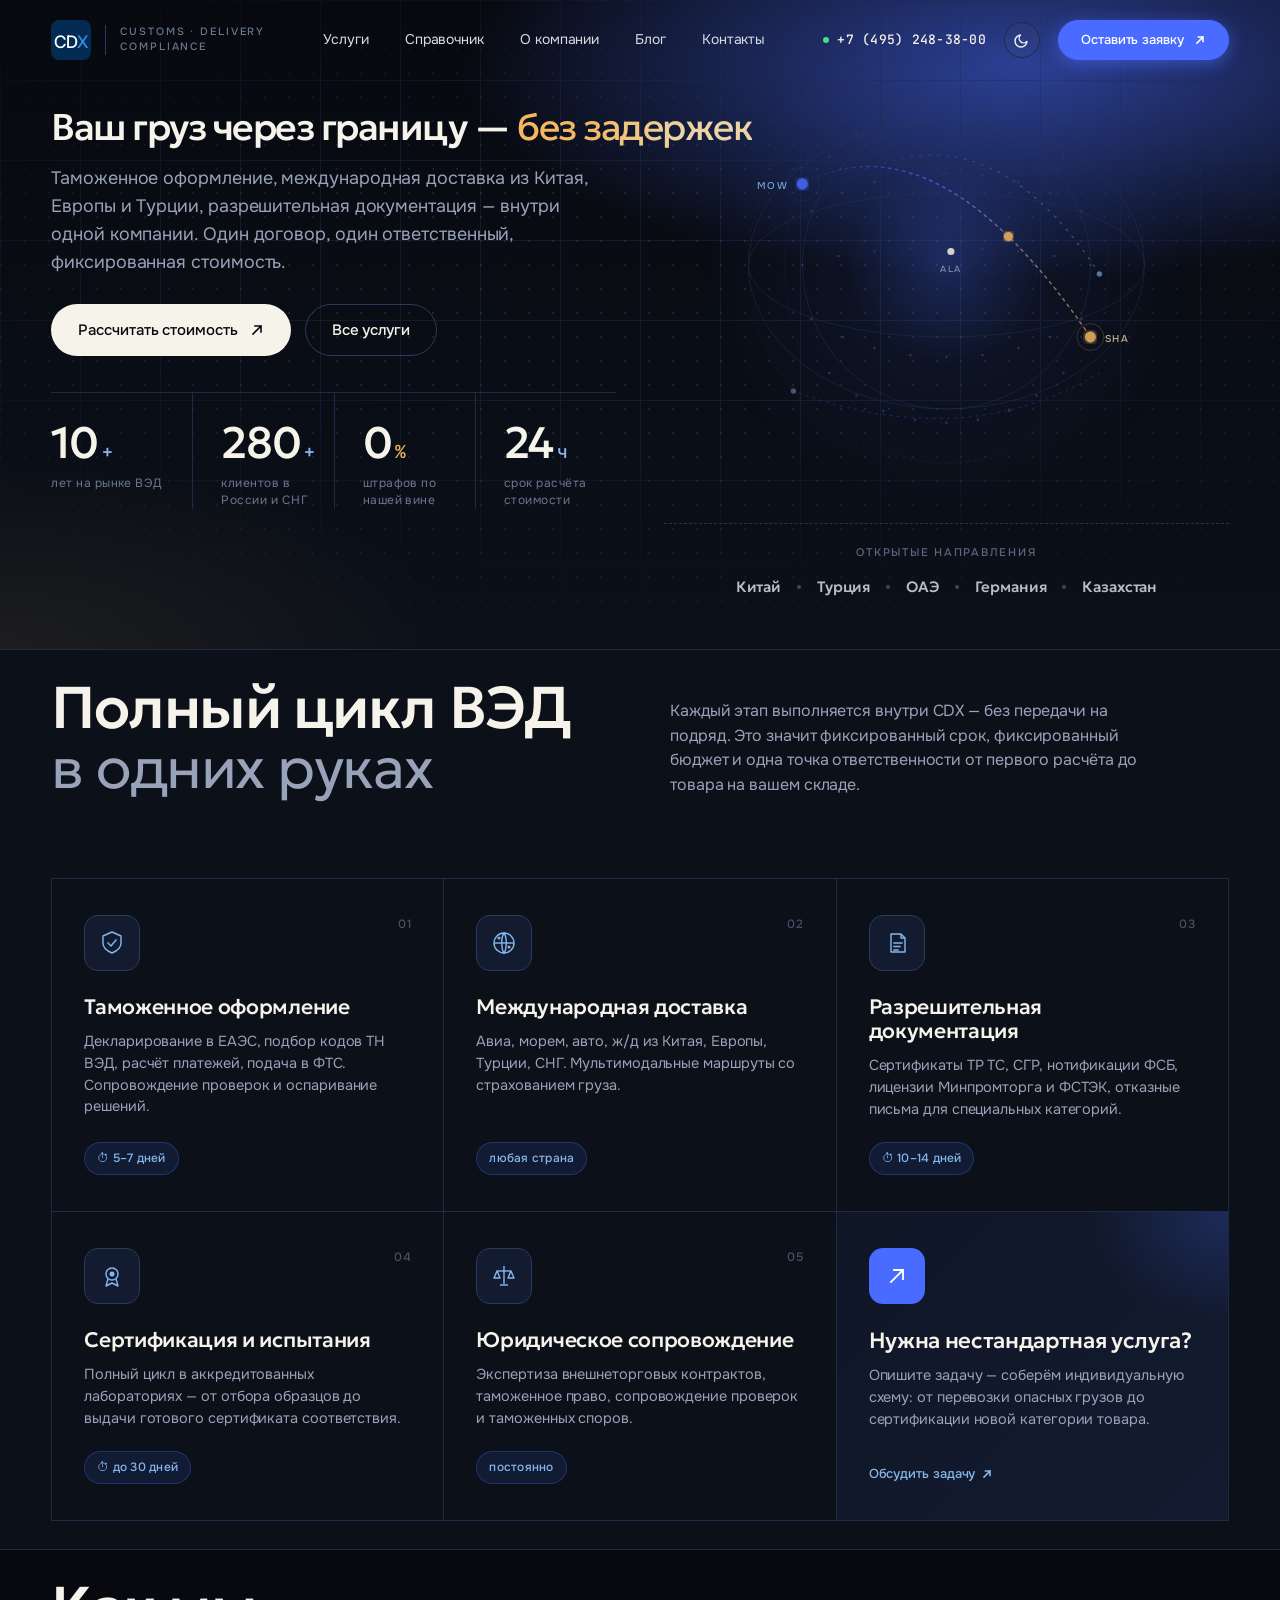
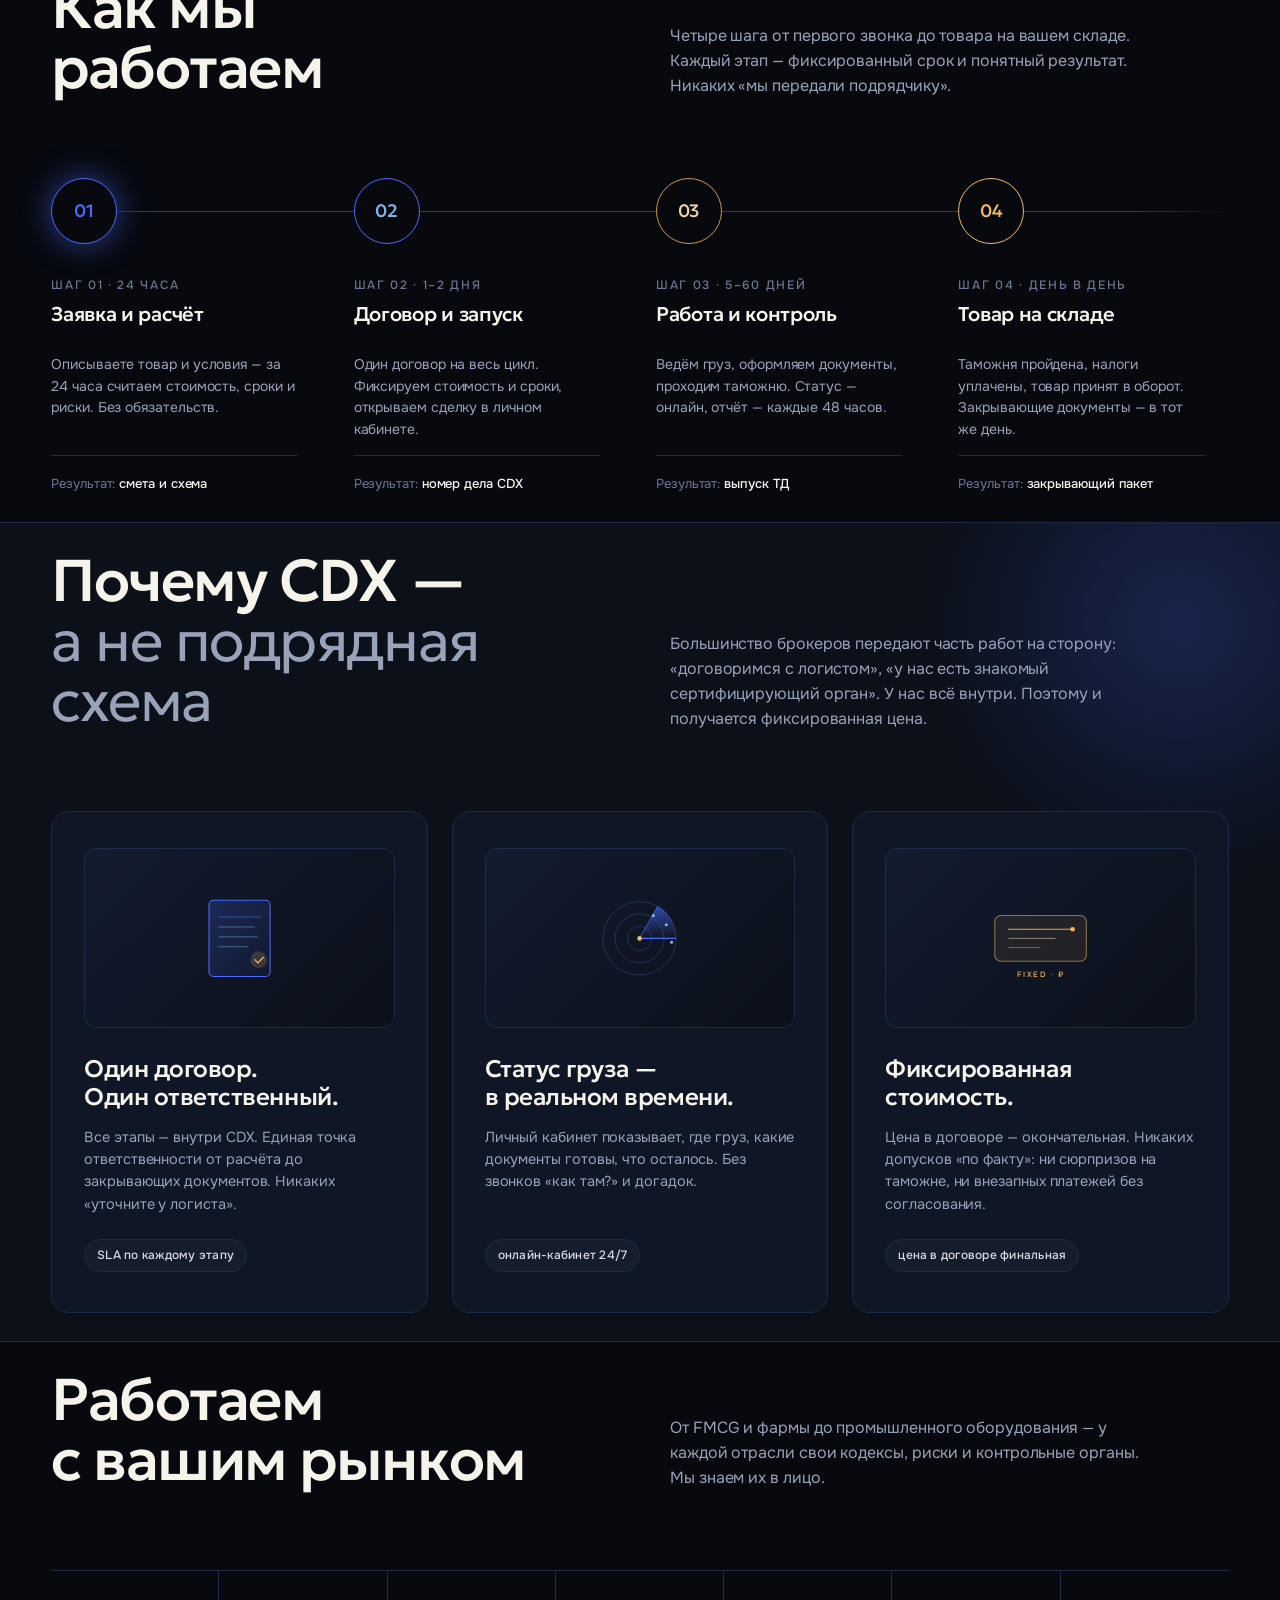
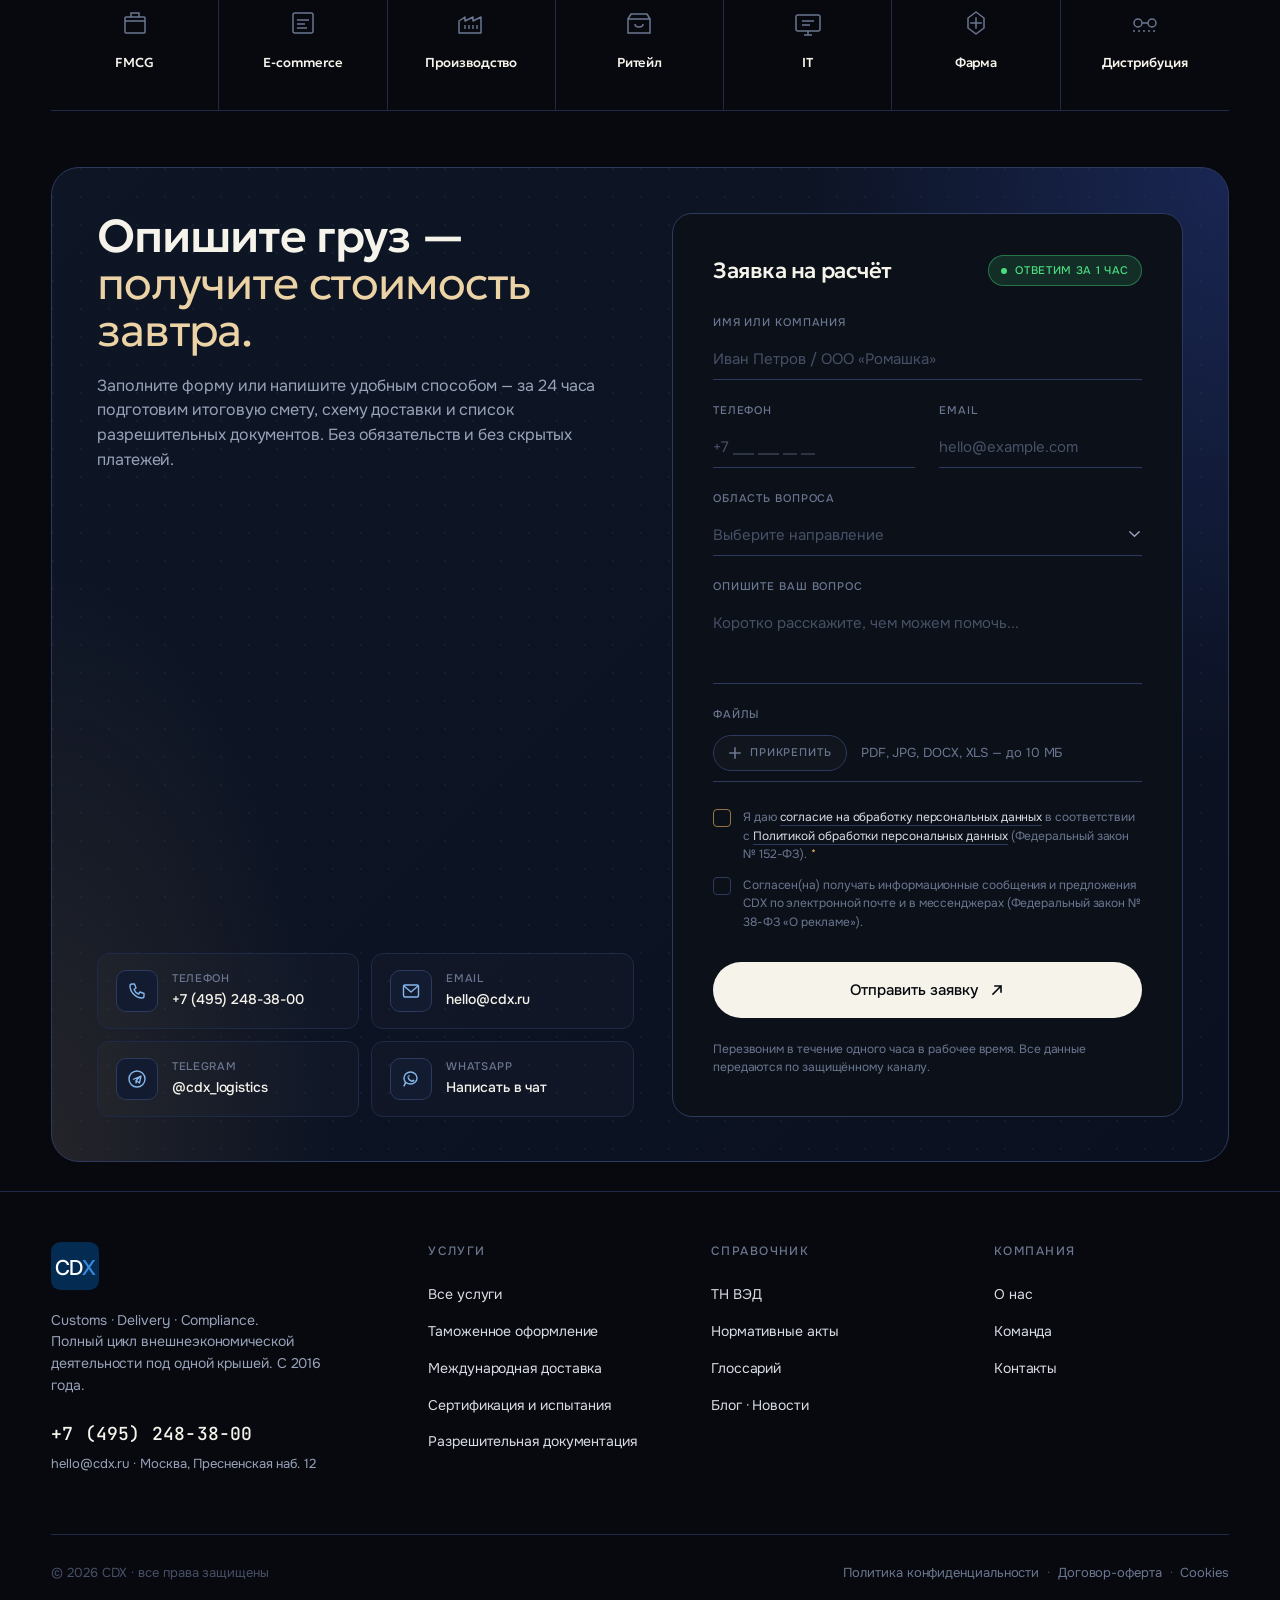
==== index.html @ c28a810c "fix: hero illustration margin-top to -170px Co-Authored-By: Claude Opus 4.7 <noreply@anthropic.com>" ====
<!doctype html>
<html lang="ru">
<head>
<meta charset="utf-8" />
<meta name="viewport" content="width=device-width,initial-scale=1" />
<title>CDX — Внешнеэкономическая деятельность под ключ</title>
<meta name="description" content="Таможенное оформление, международная логистика, разрешительная документация. Один договор. Один ответственный. Никаких допусков без согласия." />

<link rel="preconnect" href="https://fonts.googleapis.com" />
<link rel="preconnect" href="https://fonts.gstatic.com" crossorigin />
<link href="https://fonts.googleapis.com/css2?family=Geologica:wght@300;400;500;600;700;800&family=Onest:wght@300;400;500;600;700&family=Inter:wght@400;500;600&family=JetBrains+Mono:wght@400;500&display=swap&subset=cyrillic,cyrillic-ext,latin,latin-ext" rel="stylesheet" />

<style>
/* =========================================================
   CDX — Design System (Brand-aligned, dark + light)
   ========================================================= */
:root {
  /* DARK theme (default) */
  --ink-bg:        #07090F;
  --ink-bg-2:      #0B1019;
  --ink-elev:      #0F1626;
  --ink-surface:   #131B30;
  --ink-surface-2: #1B2542;
  --ink-line:      #1E2A47;
  --ink-line-2:    #2C3A5E;

  --fg-100: #F5F3EA;
  --fg-200: #D9DCE5;
  --fg-300: #98A2B8;
  --fg-400: #6B7790;
  --fg-500: #475066;

  --accent:        #4A6BFF;
  --accent-strong: #2E4FE6;
  --accent-soft:   #85B7EB;
  --accent-glow:   rgba(74, 107, 255, 0.55);

  --brand-navy:    #042C53;
  --brand-blue:    #185FA5;
  --brand-x:       #85B7EB;

  --warm:        #F4B860;
  --warm-soft:   #EBD3A6;
  --warm-deep:   #C99845;

  --live: #4ADE80;

  --il-line:   #2C3A5E;
  --il-ring:   #2C3A5E;
  --il-dot:    #2C3A5E;
  --il-origin: #F4B860;
  --il-dest:   #4A6BFF;
  --il-mid:    #F5F3EA;
  --il-arc-a:  #4A6BFF;
  --il-arc-b:  #F4B860;

  --cta-stop-a: #0E1626;
  --cta-stop-b: #0A1020;
  --cta-glow-a: rgba(74,107,255,0.22);
  --cta-glow-b: rgba(244,184,96,0.10);

  /* Type — Geologica display + Onest body */
  --display: "Geologica", "Inter", -apple-system, system-ui, sans-serif;
  --sans:    "Onest", "Inter", -apple-system, system-ui, sans-serif;
  --logo:    "Inter", -apple-system, system-ui, sans-serif;
  --mono:    "JetBrains Mono", ui-monospace, "SF Mono", Menlo, monospace;

  --rail-x: clamp(20px, 4vw, 64px);
  --section-y: clamp(18px, 2.2vw, 36px);
  --container: 1320px;

  --ease-out: cubic-bezier(.16,.84,.32,1);

  color-scheme: dark;
}

[data-theme="light"] {
  --ink-bg:        #F7F9FC;
  --ink-bg-2:      #FFFFFF;
  --ink-elev:      #FFFFFF;
  --ink-surface:   #F2F6FC;
  --ink-surface-2: #E8EFF8;
  --ink-line:      #E1E8F2;
  --ink-line-2:    #C5D0E0;

  --fg-100: #042C53;
  --fg-200: #15375E;
  --fg-300: #4A5C76;
  --fg-400: #6B7B92;
  --fg-500: #95A1B5;

  --accent:        #185FA5;
  --accent-strong: #042C53;
  --accent-soft:   #378ADD;
  --accent-glow:   rgba(55, 138, 221, 0.35);

  --brand-navy:    #042C53;
  --brand-blue:    #185FA5;
  --brand-x:       #378ADD;

  --warm:        #B07C2A;
  --warm-soft:   #8C6520;
  --warm-deep:   #6B4D17;

  --il-line:   #D3DCE9;
  --il-ring:   #C5D0E0;
  --il-dot:    #B5C2D6;
  --il-origin: #B07C2A;
  --il-dest:   #185FA5;
  --il-mid:    #042C53;
  --il-arc-a:  #185FA5;
  --il-arc-b:  #B07C2A;

  --cta-stop-a: #FFFFFF;
  --cta-stop-b: #EEF3FA;
  --cta-glow-a: rgba(24, 95, 165, 0.18);
  --cta-glow-b: rgba(176, 124, 42, 0.10);

  color-scheme: light;
}

* { box-sizing: border-box; }
*::selection { background: var(--accent); color: #fff; }

html, body { margin: 0; padding: 0; }
html { scroll-behavior: smooth; }

body {
  font-family: var(--sans);
  background: var(--ink-bg);
  color: var(--fg-100);
  font-weight: 400;
  font-size: 16px;
  line-height: 1.55;
  letter-spacing: -0.005em;
  -webkit-font-smoothing: antialiased;
  -moz-osx-font-smoothing: grayscale;
  text-rendering: optimizeLegibility;
  overflow-x: hidden;
  transition: background .35s var(--ease-out), color .35s var(--ease-out);
}

img, svg { display: block; max-width: 100%; }
a { color: inherit; text-decoration: none; }
button { font-family: inherit; cursor: pointer; }

.container {
  width: 100%;
  max-width: var(--container);
  margin: 0 auto;
  padding-left: var(--rail-x);
  padding-right: var(--rail-x);
}

/* =========================================================
   Typography
   ========================================================= */
.h-section {
  font-family: var(--display);
  font-weight: 500;
  font-size: clamp(34px, 4.6vw, 60px);
  line-height: 1.02;
  letter-spacing: -0.025em;
  color: var(--fg-100);
  margin: 0;
}
.h-section .soft {
  display: block;
  color: var(--fg-300);
  font-weight: 300;
}

/* =========================================================
   Buttons
   ========================================================= */
.btn {
  display: inline-flex;
  align-items: center;
  gap: 12px;
  height: 52px;
  padding: 0 26px;
  border-radius: 999px;
  font-family: var(--sans);
  font-weight: 500;
  font-size: 15px;
  letter-spacing: -0.005em;
  border: 1px solid transparent;
  transition: all .35s var(--ease-out);
  white-space: nowrap;
}
.btn .arrow { transition: transform .4s var(--ease-out); }
.btn:hover .arrow { transform: translateX(4px); }

.btn-primary {
  background: var(--fg-100);
  color: var(--ink-bg);
  position: relative;
  overflow: hidden;
}
.btn-primary::before {
  content: "";
  position: absolute;
  inset: 0;
  background: var(--accent);
  transform: translateY(100%);
  transition: transform .4s var(--ease-out);
}
.btn-primary span, .btn-primary svg { position: relative; z-index: 2; transition: color .4s var(--ease-out); }
.btn-primary:hover { color: #fff; }
.btn-primary:hover::before { transform: translateY(0); }

.btn-ghost {
  background: transparent;
  color: var(--fg-100);
  border-color: var(--ink-line-2);
}
.btn-ghost:hover { border-color: var(--fg-200); background: rgba(127, 127, 127, 0.05); }

/* CONTRAST nav CTA — shimmer + lift */
.btn-cta {
  position: relative;
  display: inline-flex;
  align-items: center;
  gap: 10px;
  height: 40px;
  padding: 0 22px;
  border-radius: 999px;
  background: var(--accent);
  color: #fff;
  font-family: var(--sans);
  font-weight: 500;
  font-size: 13px;
  border: 1px solid var(--accent);
  overflow: hidden;
  transition: all .35s var(--ease-out);
  box-shadow: 0 4px 16px var(--accent-glow);
  animation: cta-breathe 4s ease-in-out infinite;
}
.btn-cta::before {
  content: "";
  position: absolute;
  inset: 0;
  background: linear-gradient(100deg,
    transparent 30%,
    rgba(255,255,255,0.35) 50%,
    transparent 70%);
  transform: translateX(-150%);
  transition: transform .9s var(--ease-out);
}
.btn-cta:hover::before { transform: translateX(150%); }
.btn-cta:hover {
  background: var(--accent-strong);
  border-color: var(--accent-strong);
  box-shadow: 0 10px 28px var(--accent-glow);
  transform: translateY(-2px);
}
.btn-cta span, .btn-cta svg { position: relative; z-index: 2; }
.btn-cta .arrow { transition: transform .35s var(--ease-out); }
.btn-cta:hover .arrow { transform: translateX(4px); }
@keyframes cta-breathe {
  0%, 100% { box-shadow: 0 4px 16px var(--accent-glow); }
  50% { box-shadow: 0 6px 22px var(--accent-glow), 0 0 0 6px rgba(74,107,255,0.08); }
}

/* =========================================================
   Navigation
   ========================================================= */
.nav {
  position: fixed;
  top: 0; left: 0; right: 0;
  z-index: 100;
  padding: 20px 0;
  transition: all .35s var(--ease-out);
}
.nav.scrolled {
  background: color-mix(in oklab, var(--ink-bg) 78%, transparent);
  backdrop-filter: blur(14px) saturate(140%);
  -webkit-backdrop-filter: blur(14px) saturate(140%);
  border-bottom: 1px solid var(--ink-line);
  padding: 14px 0;
}

.nav-inner {
  display: flex;
  align-items: center;
  justify-content: space-between;
  gap: 32px;
}

.brand {
  display: inline-flex;
  align-items: center;
  gap: 14px;
}
.brand-mono { display: inline-flex; align-items: center; flex-shrink: 0; }
.brand-mono svg { width: 40px; height: 40px; display: block; }
.brand-suffix {
  font-family: var(--sans);
  font-size: 10.5px;
  letter-spacing: 0.18em;
  color: var(--fg-400);
  text-transform: uppercase;
  font-weight: 500;
  padding-left: 14px;
  border-left: 1px solid var(--ink-line-2);
  line-height: 1.4;
}

.nav-links {
  display: flex; gap: 36px;
  font-size: 14px;
  color: var(--fg-200);
  font-weight: 400;
}
.nav-links a { position: relative; padding: 4px 0; transition: color .3s; }
.nav-links a::after {
  content: "";
  position: absolute;
  left: 0; bottom: -2px;
  width: 0; height: 1px;
  background: var(--accent);
  transition: width .35s var(--ease-out);
}
.nav-links a:hover { color: var(--fg-100); }
.nav-links a:hover::after { width: 100%; }

.nav-right { display: flex; align-items: center; gap: 18px; }

.nav-phone {
  font-family: var(--mono);
  font-size: 13px;
  font-weight: 500;
  color: var(--fg-100);
  letter-spacing: 0.02em;
  display: flex; align-items: center; gap: 8px;
}
.nav-phone .pulse {
  width: 6px; height: 6px; border-radius: 50%;
  background: var(--live);
  box-shadow: 0 0 0 0 rgba(74,222,128,0.5);
  animation: pulse 2.4s infinite;
}
@keyframes pulse {
  0% { box-shadow: 0 0 0 0 rgba(74,222,128,0.5); }
  70% { box-shadow: 0 0 0 8px rgba(74,222,128,0); }
  100% { box-shadow: 0 0 0 0 rgba(74,222,128,0); }
}

.theme-toggle {
  width: 36px; height: 36px;
  border-radius: 999px;
  background: rgba(127, 127, 127, 0.06);
  border: 1px solid var(--ink-line);
  display: grid; place-items: center;
  color: var(--fg-100);
  transition: all .3s;
}
.theme-toggle:hover { border-color: var(--accent); color: var(--accent-soft); }
.theme-toggle .ico-sun { display: none; }
.theme-toggle .ico-moon { display: block; }
[data-theme="light"] .theme-toggle .ico-sun { display: block; }
[data-theme="light"] .theme-toggle .ico-moon { display: none; }

/* =========================================================
   HERO
   ========================================================= */
.hero {
  position: relative;
  padding: 110px 0 50px;
  overflow: hidden;
  background:
    radial-gradient(80% 60% at 80% 10%, var(--accent-glow) 0%, transparent 55%),
    radial-gradient(60% 50% at 0% 100%, rgba(244,184,96,0.08) 0%, transparent 60%),
    linear-gradient(180deg, var(--ink-bg) 0%, var(--ink-bg-2) 100%);
}
[data-theme="light"] .hero {
  background:
    radial-gradient(80% 60% at 80% 10%, rgba(55, 138, 221, 0.12) 0%, transparent 55%),
    radial-gradient(60% 50% at 0% 100%, rgba(176, 124, 42, 0.05) 0%, transparent 60%),
    linear-gradient(180deg, var(--ink-bg) 0%, #ECF1F8 100%);
}

.hero-grid-bg {
  position: absolute;
  inset: 0;
  background-image:
    linear-gradient(to right, var(--ink-line) 1px, transparent 1px),
    linear-gradient(to bottom, var(--ink-line) 1px, transparent 1px);
  background-size: 80px 80px;
  opacity: 0.5;
  mask-image: radial-gradient(ellipse 80% 60% at 50% 40%, black 40%, transparent 90%);
  pointer-events: none;
}

.hero-dots {
  position: absolute;
  inset: 0;
  background-image: radial-gradient(circle at 1px 1px, var(--ink-line-2) 1px, transparent 0);
  background-size: 24px 24px;
  opacity: 0.5;
  mask-image: radial-gradient(ellipse 90% 70% at 50% 50%, black 30%, transparent 80%);
  pointer-events: none;
}

.hero-container {
  position: relative;
  z-index: 2;
  display: flex;
  flex-direction: column;
  gap: clamp(14px, 1.6vw, 24px);
}

.hero-title {
  position: relative;
  z-index: 3;
  font-family: var(--display);
  font-weight: 500;
  font-size: clamp(18px, 2.9vw, 46px);
  line-height: 0.94;
  letter-spacing: -0.04em;
  margin: 0;
  color: var(--fg-100);
  max-width: 100%;
}

.hero-inner {
  display: grid;
  grid-template-columns: 1fr 1fr;
  gap: 48px;
  align-items: start;
}
.hero-title .accent-word {
  font-weight: 400;
  background: linear-gradient(95deg, var(--warm) 30%, var(--warm-soft) 70%);
  -webkit-background-clip: text;
  background-clip: text;
  color: transparent;
}

.hero-lede {
  font-size: clamp(16px, 1.4vw, 19px);
  line-height: 1.55;
  color: var(--fg-300);
  max-width: 50ch;
  margin: 0 0 28px;
  font-weight: 400;
}

.hero-cta {
  display: flex; gap: 14px; flex-wrap: wrap;
  margin-bottom: 36px;
}

.hero-metrics {
  display: grid;
  grid-template-columns: repeat(4, 1fr);
  gap: 0;
  border-top: 1px solid var(--ink-line);
}
.metric { padding: 28px 0 0; position: relative; }
.metric + .metric { padding-left: 28px; border-left: 1px solid var(--ink-line); }
.metric-value {
  font-family: var(--display);
  font-weight: 500;
  font-size: clamp(32px, 3.6vw, 44px);
  line-height: 1;
  letter-spacing: -0.03em;
  color: var(--fg-100);
  display: flex; align-items: baseline; gap: 4px;
}
.metric-value .suffix {
  font-family: var(--mono);
  font-size: 18px;
  color: var(--accent-soft);
  font-weight: 500;
}
.metric-value .suffix.warm { color: var(--warm); }
.metric-label {
  margin-top: 10px;
  font-size: 12px;
  letter-spacing: 0.04em;
  color: var(--fg-400);
  line-height: 1.4;
}

.hero-illust {
  position: relative;
  display: flex;
  flex-direction: column;
  gap: 16px;
  min-height: 460px;
  margin-top: -170px;
  z-index: 0;
  opacity: 0.85;
}
.hero-illust > svg {
  width: 100%;
  max-height: 540px;
  display: block;
  margin-bottom: -28px;
  pointer-events: none;
}
.hero-illust .il-line   { stroke: var(--il-line); }
.hero-illust .il-ring   { stroke: var(--il-ring); fill: none; }
.hero-illust .il-dot    { fill: var(--il-dot); }
.hero-illust .il-origin { fill: var(--il-origin); }
.hero-illust .il-dest   { fill: var(--il-dest); }
.hero-illust .il-mid    { fill: var(--il-mid); }
.hero-illust .il-text-origin { fill: var(--warm-soft); }
.hero-illust .il-text-dest   { fill: var(--accent-soft); }
.hero-illust .il-text-mid    { fill: var(--fg-300); }

/* Routes strip directly under illustration */
.hero-routes {
  padding-top: 20px;
  border-top: 1px dashed var(--ink-line-2);
  text-align: center;
}
.routes-label {
  font-family: var(--sans);
  font-size: 11px;
  letter-spacing: 0.16em;
  text-transform: uppercase;
  color: var(--fg-400);
  margin-bottom: 14px;
  font-weight: 500;
}
.routes-list {
  display: flex;
  align-items: center;
  justify-content: center;
  gap: 16px;
  font-family: var(--display);
  font-weight: 500;
  font-size: 15px;
  color: var(--fg-200);
  flex-wrap: wrap;
  letter-spacing: -0.01em;
}
.routes-list .sep {
  width: 4px; height: 4px; border-radius: 50%;
  background: var(--fg-500);
  display: inline-block;
}

/* =========================================================
   SECTIONS
   ========================================================= */
.section { padding: var(--section-y) 0; position: relative; }

.section-head {
  display: grid;
  grid-template-columns: 1fr 1fr;
  gap: 60px;
  margin-bottom: 80px;
  align-items: end;
}
.section-head .right { color: var(--fg-300); max-width: 44ch; }

/* =========================================================
   SERVICES (5 + 1 CTA cell)
   ========================================================= */
.services {
  background: var(--ink-bg-2);
  border-top: 1px solid var(--ink-line);
  border-bottom: 1px solid var(--ink-line);
}
.services-grid {
  display: grid;
  grid-template-columns: repeat(3, 1fr);
  gap: 0;
  border-left: 1px solid var(--ink-line);
  border-top: 1px solid var(--ink-line);
}
.service-card {
  position: relative;
  padding: 36px 32px 36px;
  border-right: 1px solid var(--ink-line);
  border-bottom: 1px solid var(--ink-line);
  min-height: 290px;
  display: flex;
  flex-direction: column;
  justify-content: space-between;
  background: var(--ink-bg-2);
  transition: background .4s var(--ease-out);
  overflow: hidden;
}
.service-card::before {
  content: "";
  position: absolute;
  inset: 0;
  background: radial-gradient(80% 60% at 0% 0%, var(--accent-glow) 0%, transparent 60%);
  opacity: 0;
  transition: opacity .5s var(--ease-out);
  pointer-events: none;
}
.service-card:hover { background: var(--ink-elev); }
[data-theme="light"] .service-card:hover { background: var(--ink-surface); }
.service-card:hover::before { opacity: 1; }

.service-top {
  display: flex; justify-content: space-between; align-items: flex-start;
  margin-bottom: 24px;
  position: relative; z-index: 2;
}
.service-icon {
  width: 56px; height: 56px;
  border-radius: 14px;
  background: var(--ink-surface);
  border: 1px solid var(--ink-line-2);
  display: grid; place-items: center;
  color: var(--accent-soft);
  transition: all .4s var(--ease-out);
}
.service-card:hover .service-icon {
  background: var(--accent);
  border-color: var(--accent);
  color: #fff;
  transform: rotate(-6deg);
}
.service-num {
  font-family: var(--sans);
  font-weight: 500;
  font-size: 12px;
  color: var(--fg-500);
  letter-spacing: 0.06em;
}
.service-title {
  font-family: var(--display);
  font-weight: 500;
  font-size: 21px;
  line-height: 1.15;
  letter-spacing: -0.015em;
  margin: 0 0 12px;
  color: var(--fg-100);
  position: relative; z-index: 2;
}
.service-desc {
  font-size: 14.5px;
  line-height: 1.5;
  color: var(--fg-300);
  margin: 0;
  position: relative; z-index: 2;
}
.service-tag {
  display: inline-flex;
  align-items: center;
  gap: 6px;
  margin-top: 22px;
  padding: 6px 12px;
  background: color-mix(in oklab, var(--accent) 12%, transparent);
  border: 1px solid color-mix(in oklab, var(--accent) 30%, transparent);
  border-radius: 999px;
  font-family: var(--sans);
  font-weight: 500;
  font-size: 12px;
  color: var(--accent-soft);
  letter-spacing: 0.02em;
  width: max-content;
  position: relative; z-index: 2;
}

/* CTA cell at end of services grid */
.service-cta-cell {
  position: relative;
  padding: 36px 32px 36px;
  border-right: 1px solid var(--ink-line);
  border-bottom: 1px solid var(--ink-line);
  min-height: 290px;
  display: flex;
  flex-direction: column;
  justify-content: space-between;
  background: linear-gradient(135deg, var(--ink-elev) 0%, var(--ink-surface) 100%);
  cursor: pointer;
  overflow: hidden;
  transition: all .4s var(--ease-out);
}
.service-cta-cell::after {
  content: "";
  position: absolute;
  inset: 0;
  background: radial-gradient(60% 60% at 100% 0%, var(--accent-glow) 0%, transparent 60%);
  opacity: 0.4;
  transition: opacity .5s var(--ease-out);
  pointer-events: none;
}
.service-cta-cell:hover::after { opacity: 1; }
.service-cta-cell:hover { transform: translateY(-2px); }

.service-cta-cell .cell-arrow {
  width: 56px; height: 56px;
  border-radius: 14px;
  background: var(--accent);
  display: grid; place-items: center;
  color: #fff;
  transition: transform .4s var(--ease-out);
  position: relative; z-index: 2;
}
.service-cta-cell:hover .cell-arrow { transform: rotate(-12deg); }
.service-cta-cell h3 {
  font-family: var(--display);
  font-weight: 500;
  font-size: 22px;
  line-height: 1.15;
  letter-spacing: -0.015em;
  margin: 24px 0 12px;
  color: var(--fg-100);
  position: relative; z-index: 2;
}
.service-cta-cell p {
  font-size: 14.5px;
  line-height: 1.5;
  color: var(--fg-300);
  margin: 0;
  position: relative; z-index: 2;
}
.service-cta-cell .cell-link {
  margin-top: 22px;
  font-family: var(--sans);
  font-weight: 500;
  font-size: 13px;
  color: var(--accent-soft);
  display: inline-flex;
  align-items: center;
  gap: 6px;
  position: relative; z-index: 2;
}

/* =========================================================
   PROCESS
   ========================================================= */
.process { background: var(--ink-bg); }

.process-line { position: relative; margin-top: 36px; }
.process-line::before {
  content: "";
  position: absolute;
  top: 33px;
  left: 0; right: 0;
  height: 1px;
  background: linear-gradient(to right,
    transparent 0%,
    var(--ink-line-2) 8%,
    var(--ink-line-2) 92%,
    transparent 100%);
}
.process-line::after {
  content: "";
  position: absolute;
  top: 33px;
  left: 8%;
  height: 1px;
  width: 0;
  background: linear-gradient(to right, var(--accent), var(--warm));
  animation: progress-fill 3.5s var(--ease-out) infinite;
}
@keyframes progress-fill {
  0% { width: 0; opacity: 1; }
  60% { width: 84%; opacity: 1; }
  80% { opacity: 0; }
  100% { width: 84%; opacity: 0; }
}

.process-steps {
  display: grid;
  grid-template-columns: repeat(4, 1fr);
  gap: 32px;
  align-items: stretch;
}
.step {
  padding-right: 24px;
  display: flex;
  flex-direction: column;
  height: 100%;
}
.step-num {
  width: 66px; height: 66px;
  border-radius: 50%;
  background: var(--ink-bg);
  border: 1px solid var(--ink-line-2);
  display: grid; place-items: center;
  font-family: var(--display);
  font-weight: 500;
  font-size: 18px;
  color: var(--fg-100);
  margin-bottom: 32px;
  position: relative;
  z-index: 2;
}
.step:nth-child(1) .step-num { color: var(--accent); border-color: var(--accent); box-shadow: 0 0 30px var(--accent-glow); }
.step:nth-child(2) .step-num { color: var(--accent-soft); border-color: var(--accent); }
.step:nth-child(3) .step-num { color: var(--warm-soft); border-color: var(--warm-deep); }
.step:nth-child(4) .step-num { color: var(--warm); border-color: var(--warm); }

.step-stage {
  font-family: var(--sans);
  font-weight: 500;
  font-size: 12px;
  color: var(--fg-400);
  text-transform: uppercase;
  letter-spacing: 0.14em;
  margin-bottom: 8px;
}
.step-title {
  font-family: var(--display);
  font-weight: 500;
  font-size: 20px;
  line-height: 1.15;
  letter-spacing: -0.015em;
  margin: 0 0 14px;
  color: var(--fg-100);
}
.step-desc {
  font-size: 14px;
  line-height: 1.55;
  color: var(--fg-300);
}
.step-meta {
  margin-top: auto;
  padding-top: 18px;
  font-family: var(--sans);
  font-size: 13px;
  color: var(--fg-400);
  border-top: 1px solid var(--ink-line);
}
.step-meta strong { color: var(--fg-100); font-weight: 500; }

/* =========================================================
   WHY
   ========================================================= */
.why {
  background: var(--ink-bg-2);
  border-top: 1px solid var(--ink-line);
  border-bottom: 1px solid var(--ink-line);
  position: relative;
  overflow: hidden;
}
.why::before {
  content: "";
  position: absolute;
  top: -200px; right: -200px;
  width: 600px; height: 600px;
  background: radial-gradient(circle, var(--accent-glow) 0%, transparent 60%);
  opacity: 0.4;
  pointer-events: none;
}

.why-grid {
  display: grid;
  grid-template-columns: repeat(3, 1fr);
  gap: 24px;
}
.why-card {
  position: relative;
  padding: 36px 32px 40px;
  background: var(--ink-elev);
  border: 1px solid var(--ink-line);
  border-radius: 18px;
  overflow: hidden;
  transition: all .4s var(--ease-out);
  display: flex;
  flex-direction: column;
  height: 100%;
}
.why-card::after {
  content: "";
  position: absolute;
  inset: 0;
  border-radius: 18px;
  padding: 1px;
  background: linear-gradient(135deg, var(--accent) 0%, transparent 50%);
  -webkit-mask: linear-gradient(#fff 0 0) content-box, linear-gradient(#fff 0 0);
  -webkit-mask-composite: xor;
  mask-composite: exclude;
  opacity: 0;
  transition: opacity .4s var(--ease-out);
  pointer-events: none;
}
.why-card:hover { transform: translateY(-4px); }
.why-card:hover::after { opacity: 1; }
[data-theme="light"] .why-card { box-shadow: 0 1px 0 var(--ink-line); }
[data-theme="light"] .why-card:hover { box-shadow: 0 24px 48px -20px rgba(4, 44, 83, 0.18); }

.why-glyph {
  width: 100%;
  height: 180px;
  margin-bottom: 28px;
  position: relative;
  border-radius: 12px;
  background: linear-gradient(135deg, var(--ink-surface) 0%, var(--ink-bg-2) 100%);
  border: 1px solid var(--ink-line);
  overflow: hidden;
  display: grid; place-items: center;
}
.why-glyph svg { width: 60%; height: 60%; }

.why-card h3 {
  font-family: var(--display);
  font-weight: 500;
  font-size: 24px;
  line-height: 1.15;
  letter-spacing: -0.02em;
  margin: 0 0 14px;
  color: var(--fg-100);
}
.why-card p {
  font-size: 14.5px;
  line-height: 1.55;
  color: var(--fg-300);
  margin: 0;
}
.why-card p { padding-bottom: 24px; }
.why-card .why-tag {
  align-self: flex-start;
  margin-top: auto;
  padding: 6px 12px;
  font-family: var(--sans);
  font-weight: 500;
  font-size: 12px;
  background: rgba(127,127,127,0.06);
  border: 1px solid var(--ink-line);
  border-radius: 999px;
  color: var(--fg-200);
  letter-spacing: 0.02em;
}

/* =========================================================
   INDUSTRIES
   ========================================================= */
.industries { background: var(--ink-bg); }

.ind-bar {
  display: grid;
  grid-template-columns: repeat(7, 1fr);
  border-top: 1px solid var(--ink-line);
  border-bottom: 1px solid var(--ink-line);
  margin-top: 36px;
}
.ind {
  padding: 36px 18px;
  display: flex; flex-direction: column;
  align-items: center; text-align: center;
  gap: 14px;
  border-right: 1px solid var(--ink-line);
  color: var(--fg-300);
  transition: all .35s var(--ease-out);
  cursor: default;
}
.ind:last-child { border-right: none; }
.ind:hover { background: var(--ink-bg-2); color: var(--fg-100); }
.ind:hover svg { color: var(--warm); }
.ind svg {
  width: 32px; height: 32px;
  color: var(--fg-400);
  transition: color .35s;
}
.ind-name {
  font-family: var(--display);
  font-weight: 500;
  font-size: 13px;
  letter-spacing: -0.005em;
  color: var(--fg-100);
}
.ind-num {
  font-family: var(--sans);
  font-weight: 500;
  font-size: 11px;
  color: var(--fg-500);
  letter-spacing: 0.08em;
}

/* =========================================================
   CTA — contact form + 4 contact tiles
   ========================================================= */
.cta {
  background: var(--ink-bg);
  position: relative;
  overflow: hidden;
}
.cta-inner {
  background:
    radial-gradient(60% 100% at 100% 0%, var(--cta-glow-a) 0%, transparent 60%),
    radial-gradient(40% 100% at 0% 100%, var(--cta-glow-b) 0%, transparent 60%),
    linear-gradient(135deg, var(--cta-stop-a) 0%, var(--cta-stop-b) 100%);
  border: 1px solid var(--ink-line-2);
  border-radius: 28px;
  padding: clamp(28px, 3.5vw, 48px);
  display: grid;
  grid-template-columns: 1.05fr 1fr;
  gap: clamp(24px, 3vw, 40px);
  align-items: stretch;
  position: relative;
  overflow: hidden;
}
.cta-inner::before {
  content: "";
  position: absolute;
  inset: 0;
  background-image: radial-gradient(circle at 1px 1px, var(--ink-line-2) 1px, transparent 0);
  background-size: 28px 28px;
  opacity: 0.25;
  pointer-events: none;
}

.cta-text { position: relative; z-index: 2; display: flex; flex-direction: column; }
.cta-headline {
  font-family: var(--display);
  font-weight: 500;
  font-size: clamp(34px, 3.6vw, 50px);
  line-height: 1.02;
  letter-spacing: -0.025em;
  margin: 0 0 20px;
  color: var(--fg-100);
}
.cta-headline .soft {
  display: block;
  font-weight: 300;
  color: var(--warm-soft);
}
.cta-sub {
  font-size: 16px;
  line-height: 1.55;
  color: var(--fg-300);
  max-width: 46ch;
  margin: 0 0 36px;
}

.cta-contacts {
  display: grid;
  grid-template-columns: 1fr 1fr;
  gap: 12px;
  margin-top: auto;
}
.contact-tile {
  display: flex;
  align-items: center;
  gap: 14px;
  padding: 16px 18px;
  background: rgba(127,127,127,0.04);
  border: 1px solid var(--ink-line);
  border-radius: 12px;
  transition: all .3s var(--ease-out);
}
.contact-tile:hover {
  border-color: var(--accent);
  background: color-mix(in oklab, var(--accent) 8%, transparent);
  transform: translateY(-1px);
}
.contact-ico {
  width: 42px; height: 42px;
  border-radius: 10px;
  background: var(--ink-surface);
  border: 1px solid var(--ink-line-2);
  display: grid; place-items: center;
  color: var(--accent-soft);
  flex-shrink: 0;
  transition: all .3s;
}
.contact-tile:hover .contact-ico {
  background: var(--accent);
  border-color: var(--accent);
  color: #fff;
}
.contact-tile-text { display: flex; flex-direction: column; gap: 2px; min-width: 0; }
.contact-label {
  font-size: 11px;
  letter-spacing: 0.06em;
  text-transform: uppercase;
  color: var(--fg-400);
  font-weight: 500;
}
.contact-value {
  font-family: var(--sans);
  font-size: 14px;
  color: var(--fg-100);
  font-weight: 500;
  white-space: nowrap;
  overflow: hidden;
  text-overflow: ellipsis;
}

/* Lead form */
.lead-form {
  position: relative; z-index: 2;
  background: var(--ink-bg-2);
  border: 1px solid var(--ink-line-2);
  border-radius: 20px;
  padding: clamp(28px, 3.5vw, 40px);
  display: flex; flex-direction: column;
  gap: 22px;
}
[data-theme="light"] .lead-form { background: #FFFFFF; box-shadow: 0 24px 48px -20px rgba(4, 44, 83, 0.10); }

.form-head {
  display: flex;
  align-items: center;
  justify-content: space-between;
  margin-bottom: 4px;
}
.form-title {
  font-family: var(--display);
  font-weight: 500;
  font-size: 22px;
  letter-spacing: -0.02em;
  margin: 0;
  color: var(--fg-100);
}
.form-badge {
  display: inline-flex;
  align-items: center;
  gap: 8px;
  padding: 6px 12px;
  font-family: var(--sans);
  font-weight: 500;
  font-size: 11px;
  color: var(--live);
  background: color-mix(in oklab, var(--live) 14%, transparent);
  border: 1px solid color-mix(in oklab, var(--live) 40%, transparent);
  border-radius: 999px;
  text-transform: uppercase;
  letter-spacing: 0.06em;
}
.form-badge::before {
  content: "";
  width: 6px; height: 6px; border-radius: 50%;
  background: var(--live);
  box-shadow: 0 0 0 0 rgba(74,222,128,0.5);
  animation: pulse 2.4s infinite;
}

.form-row { display: flex; flex-direction: column; gap: 8px; }
.form-row label {
  font-family: var(--sans);
  font-size: 11px;
  text-transform: uppercase;
  letter-spacing: 0.08em;
  font-weight: 500;
  color: var(--fg-400);
}
.form-input,
.form-text {
  font-family: var(--sans);
  font-size: 15px;
  background: transparent;
  border: none;
  border-bottom: 1px solid var(--ink-line-2);
  color: var(--fg-100);
  padding: 10px 0;
  transition: border-color .3s;
  outline: none;
  resize: none;
  width: 100%;
}
.form-input:focus,
.form-text:focus { border-bottom-color: var(--accent); }
.form-input::placeholder,
.form-text::placeholder { color: var(--fg-500); }

.form-select {
  appearance: none;
  -webkit-appearance: none;
  cursor: pointer;
  background-image: url("data:image/svg+xml,%3Csvg xmlns='http://www.w3.org/2000/svg' width='12' height='8' viewBox='0 0 12 8'%3E%3Cpath d='M1 1l5 5 5-5' stroke='%2398A2B8' stroke-width='1.6' fill='none' stroke-linecap='square'/%3E%3C/svg%3E");
  background-repeat: no-repeat;
  background-position: right 2px center;
  background-size: 11px;
  padding-right: 24px;
}
.form-select option { background: var(--ink-elev); color: var(--fg-100); }
.form-select.empty { color: var(--fg-500); }

.form-file {
  display: flex;
  align-items: center;
  gap: 14px;
  flex-wrap: wrap;
  padding: 4px 0 10px;
  border-bottom: 1px solid var(--ink-line-2);
  transition: border-color .3s;
}
.form-file:focus-within { border-bottom-color: var(--accent); }
.form-file input[type="file"] {
  position: absolute;
  left: -9999px; opacity: 0; pointer-events: none;
}
.form-file-btn {
  display: inline-flex;
  align-items: center;
  gap: 8px;
  height: 36px;
  padding: 0 14px;
  border-radius: 999px;
  background: rgba(127,127,127,0.05);
  border: 1px solid var(--ink-line-2);
  color: var(--fg-100);
  font-family: var(--sans);
  font-weight: 500;
  font-size: 13px;
  cursor: pointer;
  transition: all .3s;
}
.form-file-btn:hover {
  border-color: var(--accent);
  background: color-mix(in oklab, var(--accent) 8%, transparent);
  color: var(--accent-soft);
}
.form-file-hint {
  font-size: 13px;
  color: var(--fg-400);
  font-family: var(--sans);
  flex: 1; min-width: 0;
  white-space: nowrap;
  overflow: hidden;
  text-overflow: ellipsis;
}

.form-grid {
  display: grid;
  grid-template-columns: 1fr 1fr;
  gap: 24px;
}
.form-grid .form-row { gap: 8px; }

.form-submit {
  margin-top: 8px;
  height: 56px;
  padding: 0 28px;
  border-radius: 999px;
  background: var(--fg-100);
  color: var(--ink-bg);
  border: none;
  font-family: var(--sans);
  font-weight: 500;
  font-size: 15px;
  display: inline-flex;
  align-items: center;
  justify-content: center;
  gap: 12px;
  transition: color .35s var(--ease-out);
  width: 100%;
  position: relative;
  overflow: hidden;
  cursor: pointer;
}
.form-submit::before {
  content: "";
  position: absolute; inset: 0;
  background: var(--accent);
  transform: translateY(100%);
  transition: transform .35s var(--ease-out);
}
.form-submit > * { position: relative; z-index: 2; }
.form-submit:hover { color: #fff; }
.form-submit:hover::before { transform: translateY(0); }

.form-disclaimer {
  margin: 0;
  font-size: 12px;
  color: var(--fg-400);
  line-height: 1.5;
}
.form-disclaimer a { color: var(--fg-200); border-bottom: 1px solid var(--ink-line-2); }
.form-disclaimer a:hover { color: var(--accent-soft); border-color: var(--accent-soft); }

/* Consent checkboxes — 152-ФЗ */
.form-consent {
  display: flex;
  flex-direction: column;
  gap: 12px;
  margin-top: 4px;
}
.form-check {
  display: flex;
  align-items: flex-start;
  gap: 12px;
  cursor: pointer;
}
.form-check input[type="checkbox"] {
  appearance: none;
  -webkit-appearance: none;
  width: 18px; height: 18px;
  border: 1.5px solid var(--ink-line-2);
  border-radius: 4px;
  background: transparent;
  cursor: pointer;
  flex-shrink: 0;
  margin: 1px 0 0;
  position: relative;
  transition: all .2s var(--ease-out);
}
.form-check input[type="checkbox"]:hover { border-color: var(--accent); }
.form-check input[type="checkbox"]:checked {
  background: var(--accent);
  border-color: var(--accent);
}
.form-check input[type="checkbox"]:checked::after {
  content: "";
  position: absolute;
  left: 5px; top: 1px;
  width: 5px; height: 10px;
  border: solid #fff;
  border-width: 0 2px 2px 0;
  transform: rotate(45deg);
}
.form-check-text {
  font-size: 12px;
  line-height: 1.55;
  color: var(--fg-400);
  user-select: none;
}
.form-check-text a {
  color: var(--fg-200);
  border-bottom: 1px solid var(--ink-line-2);
}
.form-check-text a:hover {
  color: var(--accent-soft);
  border-color: var(--accent-soft);
}
.form-check input[type="checkbox"]:invalid {
  border-color: color-mix(in oklab, var(--warm) 60%, transparent);
}

/* =========================================================
   FOOTER
   ========================================================= */
.footer {
  padding: 50px 0 30px;
  background: var(--ink-bg);
  border-top: 1px solid var(--ink-line);
}
.footer-top {
  display: grid;
  grid-template-columns: 1.4fr 1fr 1fr 1fr;
  gap: 48px;
  padding-bottom: 60px;
  border-bottom: 1px solid var(--ink-line);
}
.footer-brand-block .brand { margin-bottom: 20px; }
.footer-tag {
  font-size: 14px;
  line-height: 1.55;
  color: var(--fg-300);
  max-width: 32ch;
  margin: 0 0 24px;
}
.footer-col h5 {
  font-family: var(--sans);
  font-size: 12px;
  letter-spacing: 0.12em;
  text-transform: uppercase;
  color: var(--fg-400);
  margin: 0 0 22px;
  font-weight: 500;
}
.footer-col ul {
  list-style: none; padding: 0; margin: 0;
  display: flex; flex-direction: column;
  gap: 12px;
}
.footer-col a {
  font-size: 14px;
  color: var(--fg-200);
  transition: color .3s;
}
.footer-col a:hover { color: var(--accent-soft); }

.footer-contacts { font-size: 14px; color: var(--fg-200); }
.footer-phone {
  font-family: var(--mono);
  font-size: 18px;
  font-weight: 500;
  color: var(--fg-100);
  margin-bottom: 4px;
  letter-spacing: 0.01em;
}
.footer-contacts-row {
  font-size: 13px;
  color: var(--fg-300);
  margin-top: 6px;
}

.footer-bottom {
  margin-top: 28px;
  display: flex;
  justify-content: space-between;
  align-items: center;
  gap: 24px;
  flex-wrap: wrap;
  font-size: 13px;
  color: var(--fg-500);
  font-family: var(--sans);
}
.footer-bottom a { color: var(--fg-400); }
.footer-bottom a:hover { color: var(--fg-200); }

/* =========================================================
   Reveal
   ========================================================= */
.reveal {
  opacity: 0;
  transform: translateY(24px);
  transition: opacity .9s var(--ease-out), transform .9s var(--ease-out);
}
.reveal.in { opacity: 1; transform: translateY(0); }

/* =========================================================
   Responsive
   ========================================================= */
@media (max-width: 1100px) {
  .hero-inner { grid-template-columns: 1fr; gap: 32px; }
  .hero-illust { min-height: 380px; order: -1; }
  .services-grid { grid-template-columns: repeat(2, 1fr); }
  .process-steps { grid-template-columns: repeat(2, 1fr); gap: 48px 32px; }
  .process-line::before, .process-line::after { display: none; }
  .why-grid { grid-template-columns: 1fr; }
  .ind-bar { grid-template-columns: repeat(4, 1fr); }
  .ind:nth-child(4) { border-right: none; }
  .ind { border-bottom: 1px solid var(--ink-line); }
  .cta-inner { grid-template-columns: 1fr; }
  .footer-top { grid-template-columns: 1fr 1fr; }
  .section-head { grid-template-columns: 1fr; gap: 24px; }
  .brand-suffix { display: none; }
}

@media (max-width: 680px) {
  .nav-links { display: none; }
  .nav-phone { display: none; }
  .hero-metrics { grid-template-columns: repeat(2, 1fr); gap: 0; }
  .metric { padding-top: 22px; }
  .metric + .metric { padding-left: 0; border-left: none; }
  .metric:nth-child(2) { padding-left: 22px; border-left: 1px solid var(--ink-line); }
  .metric:nth-child(3), .metric:nth-child(4) {
    border-top: 1px solid var(--ink-line);
    margin-top: 22px;
  }
  .metric:nth-child(4) { padding-left: 22px; border-left: 1px solid var(--ink-line); }
  .services-grid { grid-template-columns: 1fr; }
  .process-steps { grid-template-columns: 1fr; gap: 36px; }
  .ind-bar { grid-template-columns: repeat(2, 1fr); }
  .ind { border-right: 1px solid var(--ink-line); }
  .ind:nth-child(2n) { border-right: none; }
  .footer-top { grid-template-columns: 1fr; gap: 32px; }
  .cta-contacts { grid-template-columns: 1fr; }
  .form-grid { grid-template-columns: 1fr; gap: 22px; }
}
</style>
</head>
<body>

<!-- =========================================================
     NAVIGATION
     ========================================================= -->
<nav class="nav" id="nav">
  <div class="container nav-inner">
    <a href="#" class="brand">
      <span class="brand-mono">
        <svg viewBox="0 0 200 200" aria-hidden="true">
          <rect x="0" y="0" width="200" height="200" rx="40" fill="#042C53"/>
          <text x="100" y="138" font-family="Inter, -apple-system, sans-serif" font-weight="500" font-size="86" letter-spacing="-3" fill="#FFFFFF" text-anchor="middle">CD<tspan fill="#378ADD">X</tspan></text>
        </svg>
      </span>
      <span class="brand-suffix">Customs · Delivery<br>Compliance</span>
    </a>

    <div class="nav-links">
      <a href="services.html">Услуги</a>
      <a href="reference.html">Справочник</a>
      <a href="about.html">О компании</a>
      <a href="blog.html">Блог</a>
      <a href="contacts.html">Контакты</a>
    </div>

    <div class="nav-right">
      <a href="tel:+74952483800" class="nav-phone">
        <span class="pulse"></span>
        +7 (495) 248-38-00
      </a>
      <button class="theme-toggle" id="themeToggle" aria-label="Сменить тему">
        <svg class="ico-moon" width="16" height="16" viewBox="0 0 16 16" fill="none">
          <path d="M13 9.5 A6 6 0 1 1 6.5 3 A4.5 4.5 0 0 0 13 9.5 Z" stroke="currentColor" stroke-width="1.4" stroke-linejoin="round"/>
        </svg>
        <svg class="ico-sun" width="16" height="16" viewBox="0 0 16 16" fill="none">
          <circle cx="8" cy="8" r="3.2" stroke="currentColor" stroke-width="1.4"/>
          <path d="M8 1.5 V3 M8 13 V14.5 M1.5 8 H3 M13 8 H14.5 M3.5 3.5 L4.5 4.5 M11.5 11.5 L12.5 12.5 M3.5 12.5 L4.5 11.5 M11.5 4.5 L12.5 3.5" stroke="currentColor" stroke-width="1.4" stroke-linecap="round"/>
        </svg>
      </button>
      <a href="#contact" class="btn-cta">
        <span>Оставить заявку</span>
        <svg class="arrow" width="12" height="12" viewBox="0 0 12 12" fill="none">
          <path d="M3 9 L9 3 M9 3 H4.5 M9 3 V7.5" stroke="currentColor" stroke-width="1.6" stroke-linecap="square"/>
        </svg>
      </a>
    </div>
  </div>
</nav>

<!-- =========================================================
     HERO
     ========================================================= -->
<section class="hero">
  <div class="hero-grid-bg"></div>
  <div class="hero-dots"></div>

  <div class="container hero-container">
    <h1 class="hero-title reveal">
      Ваш груз через границу — <span class="accent-word">без задержек</span>
    </h1>

    <div class="hero-inner">
    <div class="hero-left">
      <p class="hero-lede reveal" style="transition-delay:.1s">
        Таможенное оформление, международная доставка из Китая, Европы и Турции, разрешительная документация — внутри одной компании. Один договор, один ответственный, фиксированная стоимость.
      </p>

      <div class="hero-cta reveal" style="transition-delay:.18s">
        <a href="#contact" class="btn btn-primary">
          <span>Рассчитать стоимость</span>
          <svg class="arrow" width="14" height="14" viewBox="0 0 14 14" fill="none">
            <path d="M3 11 L11 3 M11 3 H5 M11 3 V9" stroke="currentColor" stroke-width="1.6" stroke-linecap="square"/>
          </svg>
        </a>
        <a href="#services" class="btn btn-ghost">Все услуги</a>
      </div>

      <div class="hero-metrics reveal" style="transition-delay:.26s">
        <div class="metric">
          <div class="metric-value">10<span class="suffix">+</span></div>
          <div class="metric-label">лет на рынке ВЭД</div>
        </div>
        <div class="metric">
          <div class="metric-value">280<span class="suffix">+</span></div>
          <div class="metric-label">клиентов в России и СНГ</div>
        </div>
        <div class="metric">
          <div class="metric-value">0<span class="suffix warm">%</span></div>
          <div class="metric-label">штрафов по нашей вине</div>
        </div>
        <div class="metric">
          <div class="metric-value">24<span class="suffix">ч</span></div>
          <div class="metric-label">срок расчёта стоимости</div>
        </div>
      </div>
    </div>

    <!-- Hero abstract cartographic illustration (no text labels) -->
    <div class="hero-illust">
      <svg viewBox="0 0 600 600" xmlns="http://www.w3.org/2000/svg">
        <defs>
          <radialGradient id="orb" cx="50%" cy="50%" r="50%">
            <stop offset="0%" style="stop-color: var(--accent); stop-opacity: 0.35"/>
            <stop offset="40%" style="stop-color: var(--accent); stop-opacity: 0.08"/>
            <stop offset="100%" style="stop-color: var(--accent); stop-opacity: 0"/>
          </radialGradient>
          <linearGradient id="arc1" x1="0%" y1="0%" x2="100%" y2="0%">
            <stop offset="0%" style="stop-color: var(--il-arc-a); stop-opacity: 0"/>
            <stop offset="50%" style="stop-color: var(--il-arc-a); stop-opacity: 0.9"/>
            <stop offset="100%" style="stop-color: var(--il-arc-b); stop-opacity: 0.7"/>
          </linearGradient>
          <linearGradient id="arc2" x1="0%" y1="0%" x2="100%" y2="0%">
            <stop offset="0%" style="stop-color: var(--il-arc-a); stop-opacity: 0"/>
            <stop offset="100%" style="stop-color: var(--accent-soft); stop-opacity: 0.8"/>
          </linearGradient>
          <filter id="glow">
            <feGaussianBlur stdDeviation="3" result="blur"/>
            <feMerge>
              <feMergeNode in="blur"/>
              <feMergeNode in="SourceGraphic"/>
            </feMerge>
          </filter>
        </defs>

        <circle cx="300" cy="300" r="280" fill="url(#orb)"/>

        <g class="il-ring" stroke-width="1" opacity="0.5">
          <circle cx="300" cy="300" r="220" stroke-dasharray="2 6"/>
          <circle cx="300" cy="300" r="160"/>
          <circle cx="300" cy="300" r="100" stroke-dasharray="2 6"/>
        </g>

        <g class="il-line" stroke-width="1" fill="none" opacity="0.5">
          <ellipse cx="300" cy="300" rx="220" ry="80"/>
          <ellipse cx="300" cy="300" rx="220" ry="160"/>
          <ellipse cx="300" cy="300" rx="180" ry="220" opacity="0.4"/>
        </g>

        <g class="il-dot">
          <circle cx="170" cy="180" r="1.5"/><circle cx="200" cy="155" r="1.5"/><circle cx="230" cy="138" r="1.5"/>
          <circle cx="265" cy="128" r="1.5"/><circle cx="300" cy="125" r="1.5"/><circle cx="335" cy="128" r="1.5"/>
          <circle cx="370" cy="138" r="1.5"/><circle cx="400" cy="155" r="1.5"/><circle cx="430" cy="180" r="1.5"/>
          <circle cx="150" cy="240" r="1.5"/><circle cx="185" cy="220" r="1.5"/><circle cx="220" cy="208" r="1.5"/>
          <circle cx="260" cy="200" r="1.5"/><circle cx="300" cy="198" r="1.5"/><circle cx="340" cy="200" r="1.5"/>
          <circle cx="380" cy="208" r="1.5"/><circle cx="415" cy="220" r="1.5"/><circle cx="450" cy="240" r="1.5"/>
          <circle cx="140" cy="300" r="1.5"/><circle cx="180" cy="290" r="1.5"/><circle cx="220" cy="285" r="1.5"/>
          <circle cx="260" cy="282" r="1.5"/><circle cx="300" cy="281" r="1.5"/><circle cx="340" cy="282" r="1.5"/>
          <circle cx="380" cy="285" r="1.5"/><circle cx="420" cy="290" r="1.5"/><circle cx="460" cy="300" r="1.5"/>
          <circle cx="150" cy="360" r="1.5"/><circle cx="185" cy="380" r="1.5"/><circle cx="220" cy="392" r="1.5"/>
          <circle cx="260" cy="400" r="1.5"/><circle cx="300" cy="402" r="1.5"/><circle cx="340" cy="400" r="1.5"/>
          <circle cx="380" cy="392" r="1.5"/><circle cx="415" cy="380" r="1.5"/><circle cx="450" cy="360" r="1.5"/>
          <circle cx="170" cy="420" r="1.5"/><circle cx="200" cy="445" r="1.5"/><circle cx="230" cy="462" r="1.5"/>
          <circle cx="265" cy="472" r="1.5"/><circle cx="300" cy="475" r="1.5"/><circle cx="335" cy="472" r="1.5"/>
          <circle cx="370" cy="462" r="1.5"/><circle cx="400" cy="445" r="1.5"/><circle cx="430" cy="420" r="1.5"/>
        </g>

        <g fill="none" stroke-linecap="round">
          <!-- main route: Shanghai (right) -> Moscow (left) -->
          <path d="M 460,380 Q 290,130 140,210" stroke="url(#arc1)" stroke-width="1.6" stroke-dasharray="3 5">
            <animate attributeName="stroke-dashoffset" from="0" to="-16" dur="2s" repeatCount="indefinite"/>
          </path>
          <!-- secondary decorative -->
          <path d="M 130,250 Q 320,80 470,310" stroke="url(#arc2)" stroke-width="1.2" stroke-dasharray="2 8" opacity="0.7"/>
          <path d="M 470,420 Q 320,510 130,440" stroke="var(--il-arc-a)" stroke-width="1" stroke-dasharray="2 6" opacity="0.4"/>
        </g>

        <!-- Hub nodes with labels -->
        <g>
          <!-- SHA: Shanghai (origin, east, right) -->
          <circle class="il-origin" cx="460" cy="380" r="6" filter="url(#glow)"/>
          <circle cx="460" cy="380" r="14" fill="none" stroke="var(--il-origin)" stroke-width="1" opacity="0.5">
            <animate attributeName="r" values="6;22;6" dur="3s" repeatCount="indefinite"/>
            <animate attributeName="opacity" values="0.6;0;0.6" dur="3s" repeatCount="indefinite"/>
          </circle>
          <text class="il-text-origin" x="476" y="385" font-family="Onest, system-ui, sans-serif" font-weight="500" font-size="11" letter-spacing="1.6" text-anchor="start">SHA</text>

          <!-- MOW: Moscow (destination, west, left) -->
          <circle class="il-dest" cx="140" cy="210" r="6" filter="url(#glow)"/>
          <circle cx="140" cy="210" r="14" fill="none" stroke="var(--il-dest)" stroke-width="1" opacity="0.5">
            <animate attributeName="r" values="6;22;6" dur="3s" begin="1s" repeatCount="indefinite"/>
            <animate attributeName="opacity" values="0.6;0;0.6" dur="3s" begin="1s" repeatCount="indefinite"/>
          </circle>
          <text class="il-text-dest" x="124" y="215" font-family="Onest, system-ui, sans-serif" font-weight="500" font-size="11" letter-spacing="1.6" text-anchor="end">MOW</text>

          <!-- ALA: Almaty (mid hub) -->
          <circle class="il-mid" cx="305" cy="285" r="4"/>
          <text class="il-text-mid" x="305" y="308" font-family="Onest, system-ui, sans-serif" font-weight="500" font-size="10" letter-spacing="1.5" text-anchor="middle">ALA</text>

          <!-- decorative satellites -->
          <circle cx="470" cy="310" r="3" fill="var(--accent-soft)" opacity="0.7"/>
          <circle cx="130" cy="440" r="3" fill="var(--accent-soft)" opacity="0.5"/>
        </g>

        <!-- In-transit marker (travels SHA -> MOW) -->
        <g>
          <circle r="5" fill="var(--il-origin)" filter="url(#glow)">
            <animateMotion dur="6s" repeatCount="indefinite" path="M 460,380 Q 290,130 140,210"/>
          </circle>
        </g>
      </svg>

      <div class="hero-routes">
        <div class="routes-label">Открытые направления</div>
        <div class="routes-list">
          <span>Китай</span>
          <span class="sep"></span>
          <span>Турция</span>
          <span class="sep"></span>
          <span>ОАЭ</span>
          <span class="sep"></span>
          <span>Германия</span>
          <span class="sep"></span>
          <span>Казахстан</span>
        </div>
      </div>
    </div>
    </div>
  </div>
</section>

<!-- =========================================================
     SERVICES — 5 cards + CTA cell
     ========================================================= -->
<section class="section services" id="services">
  <div class="container">
    <div class="section-head reveal">
      <div>
        <h2 class="h-section">
          Полный цикл ВЭД<br><span class="soft">в одних руках</span>
        </h2>
      </div>
      <div class="right">
        Каждый этап выполняется внутри CDX — без передачи на подряд. Это значит фиксированный срок, фиксированный бюджет и одна точка ответственности от первого расчёта до товара на вашем складе.
      </div>
    </div>

    <div class="services-grid reveal">

      <article class="service-card">
        <div>
          <div class="service-top">
            <div class="service-icon">
              <svg width="26" height="26" viewBox="0 0 26 26" fill="none">
                <path d="M13 2 L22 6 V13 C22 18 18 21 13 23 C8 21 4 18 4 13 V6 Z" stroke="currentColor" stroke-width="1.4" stroke-linejoin="round"/>
                <path d="M9 13 L12 16 L17 10" stroke="currentColor" stroke-width="1.4" stroke-linecap="square" stroke-linejoin="round"/>
              </svg>
            </div>
            <span class="service-num">01</span>
          </div>
          <h3 class="service-title">Таможенное оформление</h3>
          <p class="service-desc">Декларирование в ЕАЭС, подбор кодов ТН ВЭД, расчёт платежей, подача в ФТС. Сопровождение проверок и оспаривание решений.</p>
        </div>
        <span class="service-tag">⏱ 5–7 дней</span>
      </article>

      <article class="service-card">
        <div>
          <div class="service-top">
            <div class="service-icon">
              <svg width="26" height="26" viewBox="0 0 26 26" fill="none">
                <circle cx="13" cy="13" r="10" stroke="currentColor" stroke-width="1.4"/>
                <path d="M3 13 H23" stroke="currentColor" stroke-width="1.4"/>
                <path d="M13 3 C16 7 16 19 13 23 C10 19 10 7 13 3 Z" stroke="currentColor" stroke-width="1.4"/>
                <circle cx="8" cy="8" r="1.5" fill="currentColor"/>
                <circle cx="18" cy="17" r="1.5" fill="currentColor"/>
              </svg>
            </div>
            <span class="service-num">02</span>
          </div>
          <h3 class="service-title">Международная доставка</h3>
          <p class="service-desc">Авиа, морем, авто, ж/д из Китая, Европы, Турции, СНГ. Мультимодальные маршруты со страхованием груза.</p>
        </div>
        <span class="service-tag">любая страна</span>
      </article>

      <article class="service-card">
        <div>
          <div class="service-top">
            <div class="service-icon">
              <svg width="26" height="26" viewBox="0 0 26 26" fill="none">
                <path d="M7 4 H17 L21 8 V22 H7 Z" stroke="currentColor" stroke-width="1.4" stroke-linejoin="round"/>
                <path d="M17 4 V8 H21" stroke="currentColor" stroke-width="1.4" stroke-linejoin="round"/>
                <path d="M10 13 H18 M10 16.5 H16 M10 20 H14" stroke="currentColor" stroke-width="1.4" stroke-linecap="square"/>
              </svg>
            </div>
            <span class="service-num">03</span>
          </div>
          <h3 class="service-title">Разрешительная документация</h3>
          <p class="service-desc">Сертификаты ТР ТС, СГР, нотификации ФСБ, лицензии Минпромторга и ФСТЭК, отказные письма для специальных категорий.</p>
        </div>
        <span class="service-tag">⏱ 10–14 дней</span>
      </article>

      <article class="service-card">
        <div>
          <div class="service-top">
            <div class="service-icon">
              <svg width="26" height="26" viewBox="0 0 26 26" fill="none">
                <circle cx="13" cy="11" r="6" stroke="currentColor" stroke-width="1.4"/>
                <path d="M9 16 L7 23 L13 20 L19 23 L17 16" stroke="currentColor" stroke-width="1.4" stroke-linejoin="round"/>
                <circle cx="13" cy="11" r="2.5" fill="currentColor"/>
              </svg>
            </div>
            <span class="service-num">04</span>
          </div>
          <h3 class="service-title">Сертификация и испытания</h3>
          <p class="service-desc">Полный цикл в аккредитованных лабораториях — от отбора образцов до выдачи готового сертификата соответствия.</p>
        </div>
        <span class="service-tag">⏱ до 30 дней</span>
      </article>

      <article class="service-card">
        <div>
          <div class="service-top">
            <div class="service-icon">
              <svg width="26" height="26" viewBox="0 0 26 26" fill="none">
                <path d="M13 3 V21" stroke="currentColor" stroke-width="1.4"/>
                <path d="M6 8 H20" stroke="currentColor" stroke-width="1.4"/>
                <path d="M6 8 L3 15 H9 Z" stroke="currentColor" stroke-width="1.4" stroke-linejoin="round" fill="none"/>
                <path d="M20 8 L17 15 H23 Z" stroke="currentColor" stroke-width="1.4" stroke-linejoin="round" fill="none"/>
                <path d="M9 22 H17" stroke="currentColor" stroke-width="1.4"/>
              </svg>
            </div>
            <span class="service-num">05</span>
          </div>
          <h3 class="service-title">Юридическое сопровождение</h3>
          <p class="service-desc">Экспертиза внешнеторговых контрактов, таможенное право, сопровождение проверок и таможенных споров.</p>
        </div>
        <span class="service-tag">постоянно</span>
      </article>

      <!-- CTA cell as 6th tile -->
      <a href="#contact" class="service-cta-cell">
        <div>
          <div class="service-top">
            <div class="cell-arrow">
              <svg width="22" height="22" viewBox="0 0 22 22" fill="none">
                <path d="M5 17 L17 5 M17 5 H8 M17 5 V14" stroke="currentColor" stroke-width="1.8" stroke-linecap="square"/>
              </svg>
            </div>
          </div>
          <h3>Нужна нестандартная услуга?</h3>
          <p>Опишите задачу — соберём индивидуальную схему: от перевозки опасных грузов до сертификации новой категории товара.</p>
        </div>
        <span class="cell-link">
          Обсудить задачу
          <svg width="12" height="12" viewBox="0 0 12 12" fill="none">
            <path d="M3 9 L9 3 M9 3 H4.5 M9 3 V7.5" stroke="currentColor" stroke-width="1.6" stroke-linecap="square"/>
          </svg>
        </span>
      </a>

    </div>
  </div>
</section>

<!-- =========================================================
     PROCESS
     ========================================================= -->
<section class="section process" id="process">
  <div class="container">
    <div class="section-head reveal">
      <div>
        <h2 class="h-section">Как мы<br>работаем</h2>
      </div>
      <div class="right">
        Четыре шага от первого звонка до товара на вашем складе. Каждый этап — фиксированный срок и понятный результат. Никаких «мы передали подрядчику».
      </div>
    </div>

    <div class="process-line reveal">
      <div class="process-steps">

        <div class="step">
          <div class="step-num">01</div>
          <div class="step-stage">Шаг 01 · 24 часа</div>
          <h3 class="step-title">Заявка и расчёт</h3>
          <p class="step-desc">Описываете товар и условия — за 24 часа считаем стоимость, сроки и риски. Без обязательств.</p>
          <div class="step-meta">Результат: <strong>смета и схема</strong></div>
        </div>

        <div class="step">
          <div class="step-num">02</div>
          <div class="step-stage">Шаг 02 · 1–2 дня</div>
          <h3 class="step-title">Договор и запуск</h3>
          <p class="step-desc">Один договор на весь цикл. Фиксируем стоимость и сроки, открываем сделку в личном кабинете.</p>
          <div class="step-meta">Результат: <strong>номер дела CDX</strong></div>
        </div>

        <div class="step">
          <div class="step-num">03</div>
          <div class="step-stage">Шаг 03 · 5–60 дней</div>
          <h3 class="step-title">Работа и контроль</h3>
          <p class="step-desc">Ведём груз, оформляем документы, проходим таможню. Статус — онлайн, отчёт — каждые 48 часов.</p>
          <div class="step-meta">Результат: <strong>выпуск ТД</strong></div>
        </div>

        <div class="step">
          <div class="step-num">04</div>
          <div class="step-stage">Шаг 04 · день в день</div>
          <h3 class="step-title">Товар на складе</h3>
          <p class="step-desc">Таможня пройдена, налоги уплачены, товар принят в оборот. Закрывающие документы — в тот же день.</p>
          <div class="step-meta">Результат: <strong>закрывающий пакет</strong></div>
        </div>

      </div>
    </div>
  </div>
</section>

<!-- =========================================================
     WHY CDX
     ========================================================= -->
<section class="section why" id="why">
  <div class="container">
    <div class="section-head reveal">
      <div>
        <h2 class="h-section">Почему CDX —<br><span class="soft">а не подрядная схема</span></h2>
      </div>
      <div class="right">
        Большинство брокеров передают часть работ на сторону: «договоримся с логистом», «у нас есть знакомый сертифицирующий орган». У нас всё внутри. Поэтому и получается фиксированная цена.
      </div>
    </div>

    <div class="why-grid reveal">

      <div class="why-card">
        <div class="why-glyph">
          <svg viewBox="0 0 200 140" fill="none">
            <defs>
              <linearGradient id="docG" x1="0" y1="0" x2="1" y2="1">
                <stop offset="0%" style="stop-color: var(--accent); stop-opacity: 0.22"/>
                <stop offset="100%" style="stop-color: var(--accent); stop-opacity: 0.05"/>
              </linearGradient>
            </defs>
            <rect x="60" y="20" width="80" height="100" rx="6" fill="url(#docG)" stroke="var(--accent)" stroke-width="1.4"/>
            <line x1="72" y1="42" x2="128" y2="42" stroke="var(--accent)" stroke-width="1.2" opacity="0.6"/>
            <line x1="72" y1="55" x2="120" y2="55" stroke="var(--accent-soft)" stroke-width="1" opacity="0.6"/>
            <line x1="72" y1="68" x2="124" y2="68" stroke="var(--accent-soft)" stroke-width="1" opacity="0.6"/>
            <line x1="72" y1="81" x2="112" y2="81" stroke="var(--accent-soft)" stroke-width="1" opacity="0.6"/>
            <circle cx="125" cy="98" r="11" fill="var(--warm)" fill-opacity="0.18"/>
            <path d="M120 98 L124 102 L131 95" stroke="var(--warm)" stroke-width="1.6" stroke-linecap="square" fill="none"/>
          </svg>
        </div>
        <h3>Один договор.<br>Один ответственный.</h3>
        <p>Все этапы — внутри CDX. Единая точка ответственности от расчёта до закрывающих документов. Никаких «уточните у логиста».</p>
        <span class="why-tag">SLA по каждому этапу</span>
      </div>

      <div class="why-card">
        <div class="why-glyph">
          <svg viewBox="0 0 200 140" fill="none">
            <defs>
              <linearGradient id="radarG" x1="0" y1="0" x2="0" y2="1">
                <stop offset="0%" style="stop-color: var(--accent); stop-opacity: 0.6"/>
                <stop offset="100%" style="stop-color: var(--accent); stop-opacity: 0"/>
              </linearGradient>
            </defs>
            <circle cx="100" cy="70" r="48" stroke="var(--il-ring)" stroke-width="1" fill="none"/>
            <circle cx="100" cy="70" r="32" stroke="var(--il-ring)" stroke-width="1" fill="none"/>
            <circle cx="100" cy="70" r="16" stroke="var(--il-ring)" stroke-width="1" fill="none"/>
            <path d="M100 70 L148 70 A48 48 0 0 0 124 28 Z" fill="url(#radarG)"/>
            <line x1="100" y1="70" x2="148" y2="70" stroke="var(--accent)" stroke-width="1.4"/>
            <line x1="100" y1="70" x2="124" y2="28" stroke="var(--accent)" stroke-width="1"/>
            <circle cx="100" cy="70" r="3" fill="var(--warm)"/>
            <circle cx="135" cy="52" r="2" fill="var(--accent-soft)"/>
            <circle cx="142" cy="75" r="2" fill="var(--accent-soft)"/>
            <circle cx="118" cy="40" r="2" fill="var(--accent-soft)"/>
          </svg>
        </div>
        <h3>Статус груза —<br>в реальном времени.</h3>
        <p>Личный кабинет показывает, где груз, какие документы готовы, что осталось. Без звонков «как там?» и догадок.</p>
        <span class="why-tag">онлайн-кабинет 24/7</span>
      </div>

      <div class="why-card">
        <div class="why-glyph">
          <svg viewBox="0 0 200 140" fill="none">
            <rect x="40" y="40" width="120" height="60" rx="8" fill="none" stroke="var(--warm)" stroke-width="1.4" stroke-opacity="0.55"/>
            <rect x="40" y="40" width="120" height="60" rx="8" fill="var(--warm)" fill-opacity="0.08"/>
            <line x1="58" y1="58" x2="142" y2="58" stroke="var(--warm)" stroke-width="1.2" stroke-linecap="square"/>
            <line x1="58" y1="70" x2="120" y2="70" stroke="var(--warm-soft)" stroke-width="1" opacity="0.7"/>
            <line x1="58" y1="82" x2="100" y2="82" stroke="var(--warm-soft)" stroke-width="1" opacity="0.5"/>
            <circle cx="142" cy="58" r="3" fill="var(--warm)"/>
            <text x="100" y="120" fill="var(--warm)" text-anchor="middle" font-family="Onest, system-ui, sans-serif" font-weight="500" font-size="10" letter-spacing="2">FIXED · ₽</text>
          </svg>
        </div>
        <h3>Фиксированная<br>стоимость.</h3>
        <p>Цена в договоре — окончательная. Никаких допусков «по факту»: ни сюрпризов на таможне, ни внезапных платежей без согласования.</p>
        <span class="why-tag">цена в договоре финальная</span>
      </div>

    </div>
  </div>
</section>

<!-- =========================================================
     INDUSTRIES
     ========================================================= -->
<section class="section industries" id="industries">
  <div class="container">
    <div class="section-head reveal">
      <div>
        <h2 class="h-section">Работаем<br>с вашим рынком</h2>
      </div>
      <div class="right">
        От FMCG и фармы до промышленного оборудования — у каждой отрасли свои кодексы, риски и контрольные органы. Мы знаем их в лицо.
      </div>
    </div>

    <div class="ind-bar reveal">
      <div class="ind">
        <svg viewBox="0 0 32 32" fill="none">
          <rect x="6" y="10" width="20" height="16" rx="1" stroke="currentColor" stroke-width="1.5"/>
          <path d="M6 14 H26" stroke="currentColor" stroke-width="1.5"/>
          <path d="M12 10 V6 H20 V10" stroke="currentColor" stroke-width="1.5"/>
        </svg>
        <div class="ind-name">FMCG</div>
      </div>

      <div class="ind">
        <svg viewBox="0 0 32 32" fill="none">
          <rect x="6" y="6" width="20" height="20" rx="2" stroke="currentColor" stroke-width="1.5"/>
          <path d="M10 13 H22 M10 17 H18 M10 21 H20" stroke="currentColor" stroke-width="1.5"/>
        </svg>
        <div class="ind-name">E-commerce</div>
      </div>

      <div class="ind">
        <svg viewBox="0 0 32 32" fill="none">
          <path d="M4 26 V14 L10 10 V14 L18 10 V14 L26 10 V26 Z" stroke="currentColor" stroke-width="1.5" stroke-linejoin="round"/>
          <path d="M10 18 V22 M14 18 V22 M18 18 V22 M22 18 V22" stroke="currentColor" stroke-width="1.4"/>
        </svg>
        <div class="ind-name">Производство</div>
      </div>

      <div class="ind">
        <svg viewBox="0 0 32 32" fill="none">
          <path d="M5 12 L8 7 H24 L27 12" stroke="currentColor" stroke-width="1.5" stroke-linejoin="round"/>
          <rect x="5" y="12" width="22" height="14" stroke="currentColor" stroke-width="1.5"/>
          <path d="M12 17 C12 19 14 20 16 20 C18 20 20 19 20 17" stroke="currentColor" stroke-width="1.5"/>
        </svg>
        <div class="ind-name">Ритейл</div>
      </div>

      <div class="ind">
        <svg viewBox="0 0 32 32" fill="none">
          <rect x="4" y="8" width="24" height="16" rx="2" stroke="currentColor" stroke-width="1.5"/>
          <path d="M12 28 H20 M16 24 V28" stroke="currentColor" stroke-width="1.5"/>
          <path d="M10 14 H22 M10 18 H18" stroke="currentColor" stroke-width="1.4"/>
        </svg>
        <div class="ind-name">IT</div>
      </div>

      <div class="ind">
        <svg viewBox="0 0 32 32" fill="none">
          <path d="M16 5 L24 11 V21 L16 27 L8 21 V11 Z" stroke="currentColor" stroke-width="1.5" stroke-linejoin="round"/>
          <path d="M16 11 V21 M11 16 H21" stroke="currentColor" stroke-width="1.5" stroke-linecap="square"/>
        </svg>
        <div class="ind-name">Фарма</div>
      </div>

      <div class="ind">
        <svg viewBox="0 0 32 32" fill="none">
          <circle cx="9" cy="16" r="4" stroke="currentColor" stroke-width="1.5"/>
          <circle cx="23" cy="16" r="4" stroke="currentColor" stroke-width="1.5"/>
          <path d="M13 16 H19" stroke="currentColor" stroke-width="1.5"/>
          <path d="M4 24 H28" stroke="currentColor" stroke-width="1.5" stroke-dasharray="2 3"/>
        </svg>
        <div class="ind-name">Дистрибуция</div>
      </div>
    </div>
  </div>
</section>

<!-- =========================================================
     CTA — Form + 4 contact channels
     ========================================================= -->
<section class="section cta" id="contact">
  <div class="container">
    <div class="cta-inner reveal">

      <div class="cta-text">
        <h2 class="cta-headline">
          Опишите груз —
          <span class="soft">получите стоимость завтра.</span>
        </h2>
        <p class="cta-sub">
          Заполните форму или напишите удобным способом — за 24 часа подготовим итоговую смету, схему доставки и список разрешительных документов. Без обязательств и без скрытых платежей.
        </p>

        <div class="cta-contacts">
          <a href="tel:+74952483800" class="contact-tile">
            <span class="contact-ico">
              <svg width="20" height="20" viewBox="0 0 20 20" fill="none">
                <path d="M5 3 H7.5 L9 7 L7 8.5 C8 11 9 12 11.5 13 L13 11 L17 12.5 V15 C17 16 16 17 15 17 C9 17 3 11 3 5 C3 4 4 3 5 3 Z" stroke="currentColor" stroke-width="1.4" stroke-linejoin="round"/>
              </svg>
            </span>
            <span class="contact-tile-text">
              <span class="contact-label">Телефон</span>
              <span class="contact-value">+7 (495) 248-38-00</span>
            </span>
          </a>

          <a href="mailto:hello@cdx.ru" class="contact-tile">
            <span class="contact-ico">
              <svg width="20" height="20" viewBox="0 0 20 20" fill="none">
                <rect x="2.5" y="4" width="15" height="12" rx="1.5" stroke="currentColor" stroke-width="1.4"/>
                <path d="M3 5 L10 11 L17 5" stroke="currentColor" stroke-width="1.4" stroke-linejoin="round"/>
              </svg>
            </span>
            <span class="contact-tile-text">
              <span class="contact-label">Email</span>
              <span class="contact-value">hello@cdx.ru</span>
            </span>
          </a>

          <a href="https://t.me/cdx_logistics" target="_blank" rel="noopener" class="contact-tile">
            <span class="contact-ico">
              <svg width="20" height="20" viewBox="0 0 20 20" fill="none">
                <circle cx="10" cy="10" r="8" stroke="currentColor" stroke-width="1.4"/>
                <path d="M6 10.5 L14 7 L12.5 14 L10 12 L9 14 L9 11.5 L14 7" stroke="currentColor" stroke-width="1.3" stroke-linejoin="round" fill="none"/>
              </svg>
            </span>
            <span class="contact-tile-text">
              <span class="contact-label">Telegram</span>
              <span class="contact-value">@cdx_logistics</span>
            </span>
          </a>

          <a href="https://wa.me/74952483800" target="_blank" rel="noopener" class="contact-tile">
            <span class="contact-ico">
              <svg width="20" height="20" viewBox="0 0 20 20" fill="none">
                <path d="M3 17 L4.5 13.5 C3.5 12 3 10.5 3 9 C3 5.5 6 3 9.5 3 C13 3 16 5.5 16 9 C16 12.5 13 15 9.5 15 C8 15 6.5 14.5 5 13.5 Z" stroke="currentColor" stroke-width="1.4" stroke-linejoin="round"/>
                <path d="M7.5 7 C7.5 9 9 11 11 11.5 L12 10.5 L13.5 11 C13.5 12 12.5 13 11.5 13 C9 13 6.5 10.5 6.5 8 C6.5 7 7.5 6 8.5 6 L9 7.5 Z" fill="currentColor"/>
              </svg>
            </span>
            <span class="contact-tile-text">
              <span class="contact-label">WhatsApp</span>
              <span class="contact-value">Написать в чат</span>
            </span>
          </a>
        </div>
      </div>

      <form class="lead-form" onsubmit="event.preventDefault(); this.querySelector('.form-submit span').textContent='Спасибо! Свяжемся в течение часа';">
        <div class="form-head">
          <h3 class="form-title">Заявка на расчёт</h3>
          <span class="form-badge">Ответим за 1 час</span>
        </div>

        <div class="form-row">
          <label for="f-name">Имя или компания</label>
          <input id="f-name" class="form-input" type="text" required placeholder="Иван Петров / ООО «Ромашка»"/>
        </div>

        <div class="form-grid">
          <div class="form-row">
            <label for="f-phone">Телефон</label>
            <input id="f-phone" class="form-input" type="tel" required placeholder="+7 ___ ___ __ __"/>
          </div>
          <div class="form-row">
            <label for="f-email">Email</label>
            <input id="f-email" class="form-input" type="email" placeholder="hello@example.com"/>
          </div>
        </div>

        <div class="form-row">
          <label for="f-area">Область вопроса</label>
          <select id="f-area" class="form-input form-select empty" onchange="this.classList.toggle('empty', !this.value)">
            <option value="">Выберите направление</option>
            <option value="customs">Таможенное оформление</option>
            <option value="logistics">Международная доставка</option>
            <option value="docs">Разрешительная документация</option>
            <option value="cert">Сертификация и испытания</option>
            <option value="legal">Юридическое сопровождение</option>
            <option value="other">Другое / индивидуальная задача</option>
          </select>
        </div>

        <div class="form-row">
          <label for="f-question">Опишите ваш вопрос</label>
          <textarea id="f-question" class="form-text" rows="3" placeholder="Коротко расскажите, чем можем помочь..."></textarea>
        </div>

        <div class="form-row">
          <label for="f-files">Файлы</label>
          <div class="form-file">
            <input id="f-files" type="file" multiple/>
            <label for="f-files" class="form-file-btn">
              <svg width="14" height="14" viewBox="0 0 14 14" fill="none">
                <path d="M7 2 V12 M2 7 H12" stroke="currentColor" stroke-width="1.6" stroke-linecap="square"/>
              </svg>
              Прикрепить
            </label>
            <span class="form-file-hint" id="f-files-hint">PDF, JPG, DOCX, XLS — до 10 МБ</span>
          </div>
        </div>

        <div class="form-consent">
          <label class="form-check">
            <input type="checkbox" id="f-consent-pd" required/>
            <span class="form-check-text">
              Я даю <a href="#" target="_blank" rel="noopener">согласие на обработку персональных данных</a> в соответствии с <a href="#" target="_blank" rel="noopener">Политикой обработки персональных данных</a> (Федеральный закон № 152-ФЗ).<span style="color:var(--warm);margin-left:4px">*</span>
            </span>
          </label>
          <label class="form-check">
            <input type="checkbox" id="f-consent-marketing"/>
            <span class="form-check-text">
              Согласен(на) получать информационные сообщения и предложения CDX по электронной почте и в мессенджерах (Федеральный закон № 38-ФЗ «О рекламе»).
            </span>
          </label>
        </div>

        <button type="submit" class="form-submit">
          <span>Отправить заявку</span>
          <svg width="14" height="14" viewBox="0 0 14 14" fill="none">
            <path d="M3 11 L11 3 M11 3 H5 M11 3 V9" stroke="currentColor" stroke-width="1.6" stroke-linecap="square"/>
          </svg>
        </button>

        <p class="form-disclaimer">
          Перезвоним в течение одного часа в рабочее время. Все данные передаются по защищённому каналу.
        </p>
      </form>

    </div>
  </div>
</section>

<!-- =========================================================
     FOOTER
     ========================================================= -->
<footer class="footer">
  <div class="container">
    <div class="footer-top">
      <div class="footer-brand-block">
        <a href="#" class="brand">
          <span class="brand-mono">
            <svg viewBox="0 0 200 200" aria-hidden="true" style="width:48px;height:48px">
              <rect x="0" y="0" width="200" height="200" rx="40" fill="#042C53"/>
              <text x="100" y="138" font-family="Inter, -apple-system, sans-serif" font-weight="500" font-size="86" letter-spacing="-3" fill="#FFFFFF" text-anchor="middle">CD<tspan fill="#378ADD">X</tspan></text>
            </svg>
          </span>
        </a>
        <p class="footer-tag">
          Customs · Delivery · Compliance.<br>
          Полный цикл внешнеэкономической деятельности под одной крышей. С 2016 года.
        </p>
        <div class="footer-contacts">
          <div class="footer-phone">+7 (495) 248-38-00</div>
          <div class="footer-contacts-row">hello@cdx.ru · Москва, Пресненская наб. 12</div>
        </div>
      </div>

      <div class="footer-col">
        <h5>Услуги</h5>
        <ul>
          <li><a href="services.html">Все услуги</a></li>
          <li><a href="service-hub.html">Таможенное оформление</a></li>
          <li><a href="service-hub.html">Международная доставка</a></li>
          <li><a href="service-hub.html">Сертификация и испытания</a></li>
          <li><a href="service-hub.html">Разрешительная документация</a></li>
        </ul>
      </div>

      <div class="footer-col">
        <h5>Справочник</h5>
        <ul>
          <li><a href="tnved.html">ТН ВЭД</a></li>
          <li><a href="npa-index.html">Нормативные акты</a></li>
          <li><a href="glossary.html">Глоссарий</a></li>
          <li><a href="blog.html">Блог · Новости</a></li>
        </ul>
      </div>

      <div class="footer-col">
        <h5>Компания</h5>
        <ul>
          <li><a href="about.html">О нас</a></li>
          <li><a href="about.html">Команда</a></li>
          <li><a href="contacts.html">Контакты</a></li>
        </ul>
      </div>
    </div>

    <div class="footer-bottom">
      <span>© 2026 CDX · все права защищены</span>
      <span>
        <a href="#">Политика конфиденциальности</a> &nbsp;·&nbsp;
        <a href="#">Договор-оферта</a> &nbsp;·&nbsp;
        <a href="#">Cookies</a>
      </span>
    </div>
  </div>
</footer>

<script>
  // Sticky nav
  const nav = document.getElementById('nav');
  const onScroll = () => nav.classList.toggle('scrolled', window.scrollY > 24);
  window.addEventListener('scroll', onScroll, { passive: true });
  onScroll();

  // Reveal on scroll
  const io = new IntersectionObserver((entries) => {
    entries.forEach((e) => {
      if (e.isIntersecting) {
        e.target.classList.add('in');
        io.unobserve(e.target);
      }
    });
  }, { threshold: 0.15, rootMargin: '0px 0px -60px 0px' });
  document.querySelectorAll('.reveal').forEach((el) => io.observe(el));

  // Theme toggle
  const root = document.documentElement;
  const stored = localStorage.getItem('cdx-theme');
  if (stored === 'light') root.setAttribute('data-theme', 'light');

  document.getElementById('themeToggle').addEventListener('click', () => {
    const isLight = root.getAttribute('data-theme') === 'light';
    if (isLight) {
      root.removeAttribute('data-theme');
      localStorage.setItem('cdx-theme', 'dark');
    } else {
      root.setAttribute('data-theme', 'light');
      localStorage.setItem('cdx-theme', 'light');
    }
  });

  // File input — update hint when files selected
  const fileInput = document.getElementById('f-files');
  const fileHint = document.getElementById('f-files-hint');
  if (fileInput && fileHint) {
    fileInput.addEventListener('change', () => {
      const n = fileInput.files.length;
      if (n === 0) fileHint.textContent = 'PDF, JPG, DOCX, XLS — до 10 МБ';
      else if (n === 1) fileHint.textContent = fileInput.files[0].name;
      else fileHint.textContent = `${n} файлов выбрано`;
    });
  }
</script>

</body>
</html>
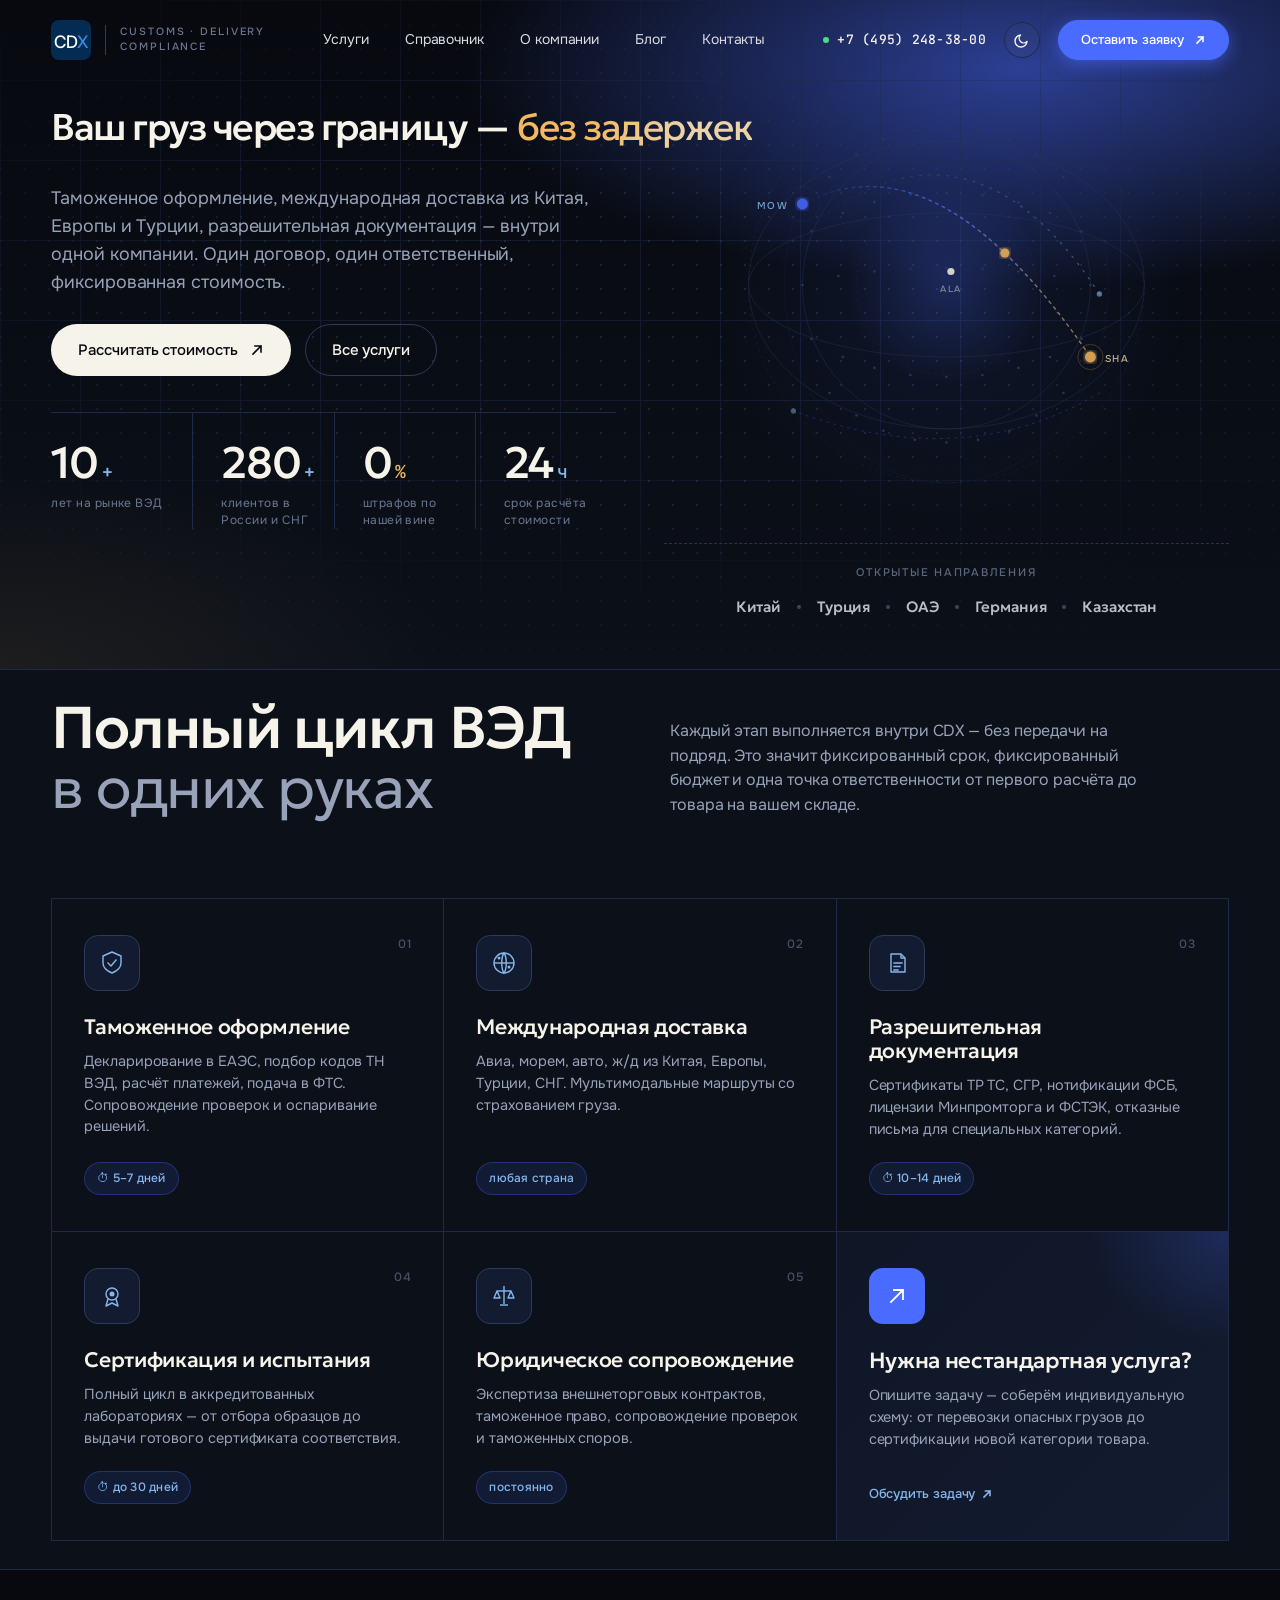
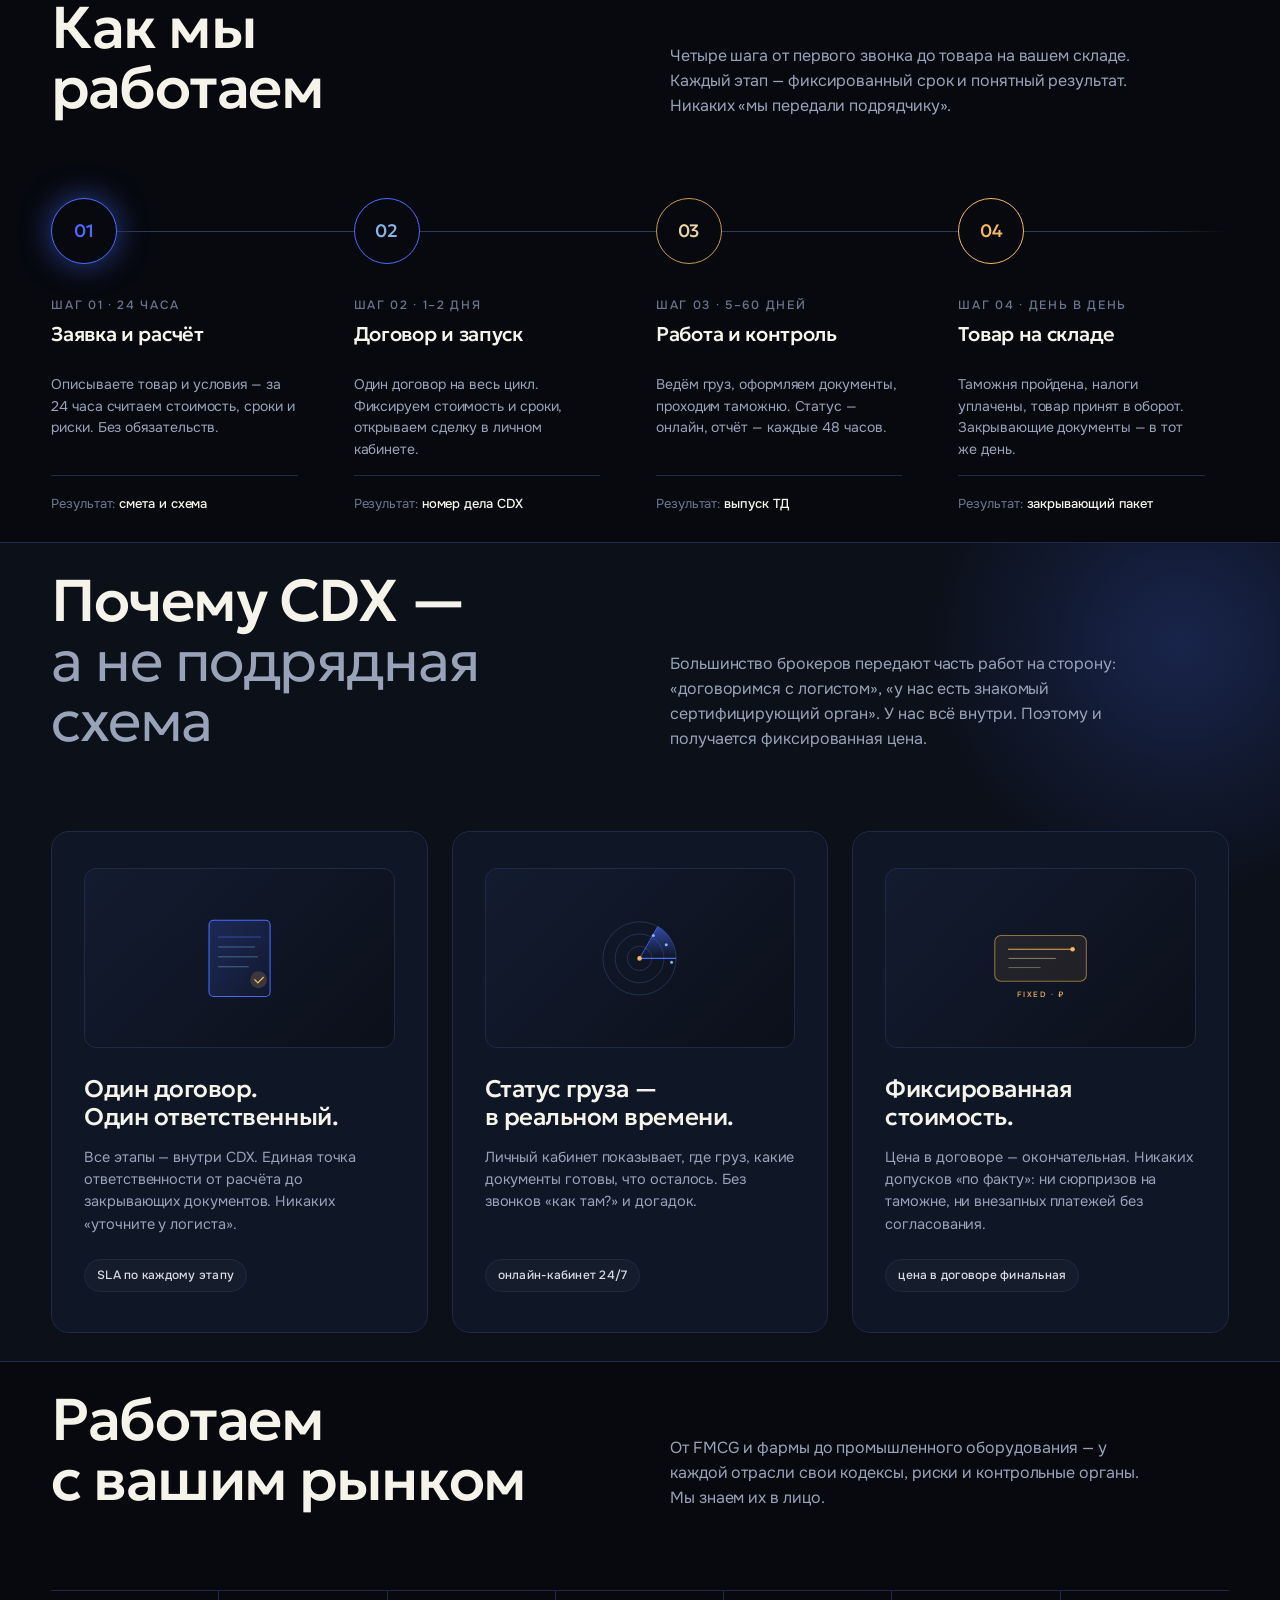
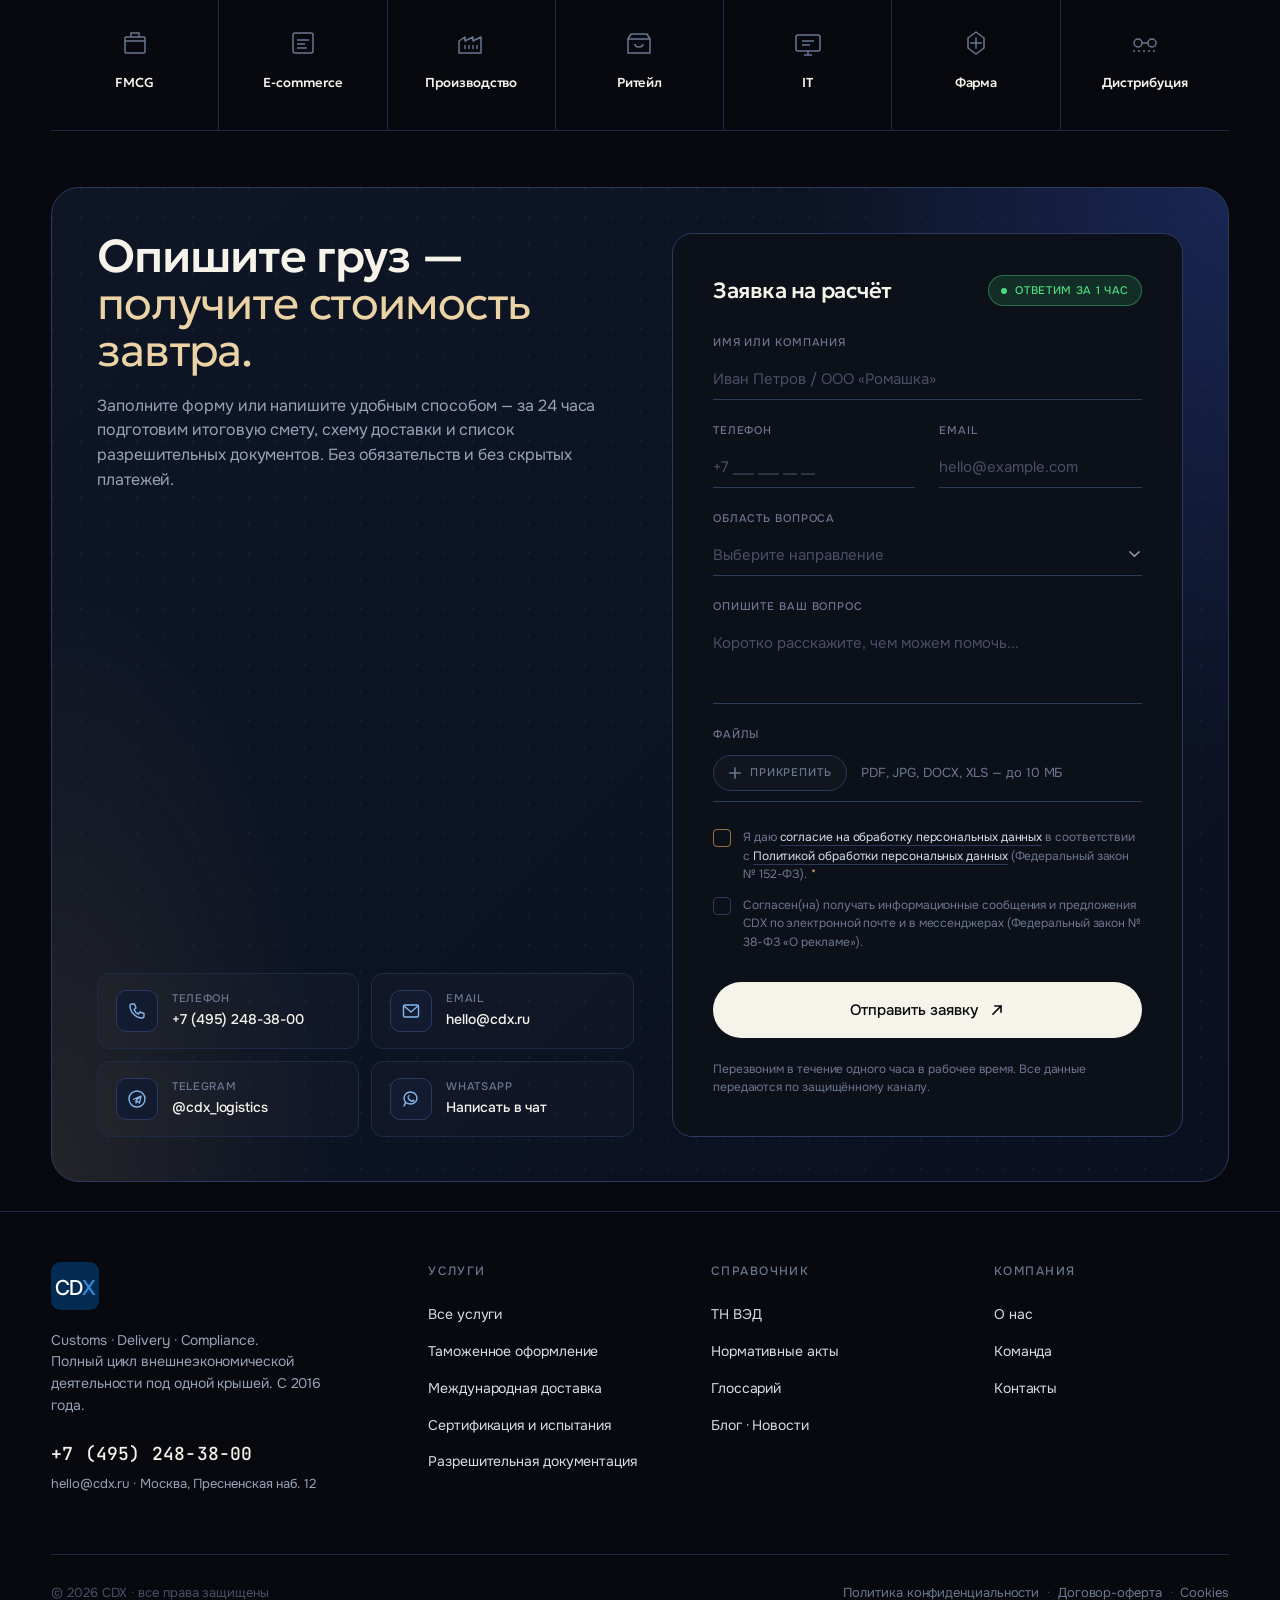
==== commit 86244bfb: "fix: add 20px top margin to hero-lede, revert illustration Co-Authored-By: Claude Opus 4.7 <noreply@" ====
--- a/index.html
+++ b/index.html
@@ -442,7 +442,7 @@
   line-height: 1.55;
   color: var(--fg-300);
   max-width: 50ch;
-  margin: 0 0 28px;
+  margin: 20px 0 28px;
   font-weight: 400;
 }
 
@@ -489,7 +489,7 @@
   flex-direction: column;
   gap: 16px;
   min-height: 460px;
-  margin-top: -170px;
+  margin-top: -150px;
   z-index: 0;
   opacity: 0.85;
 }
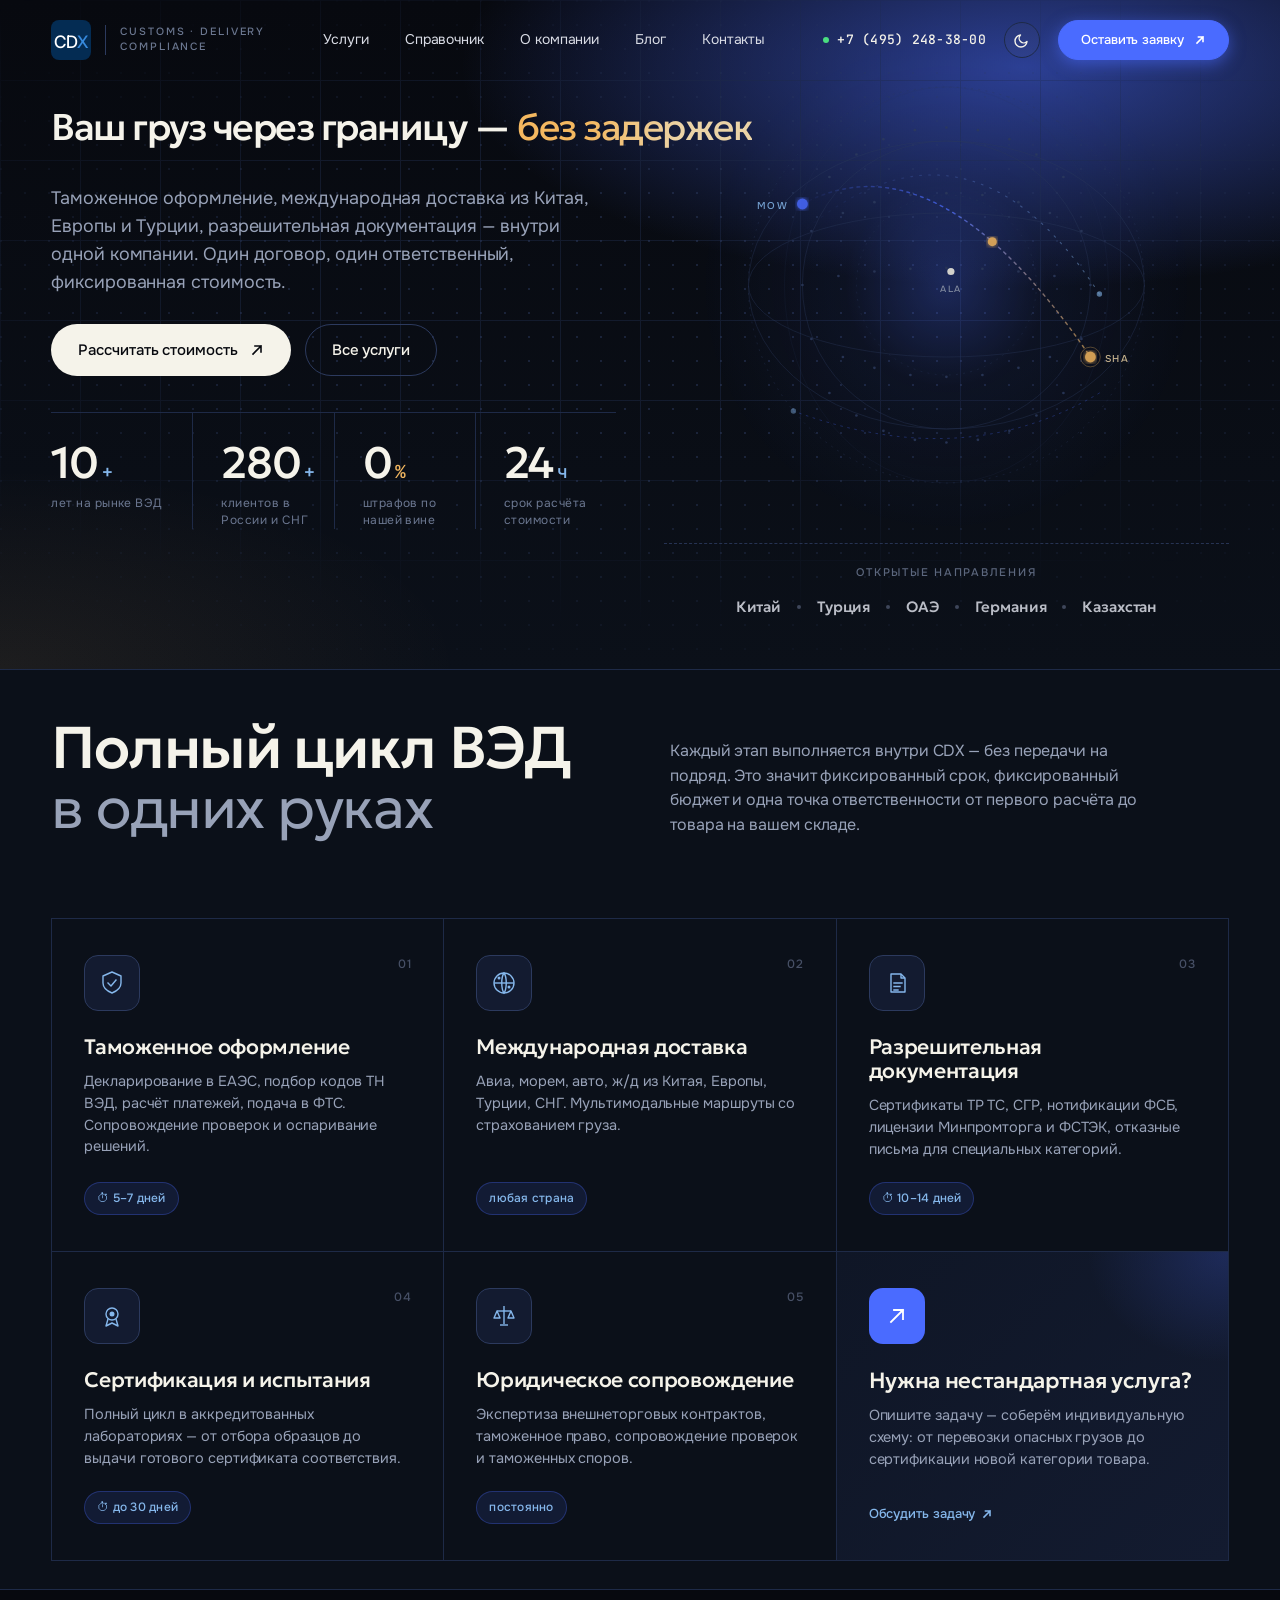
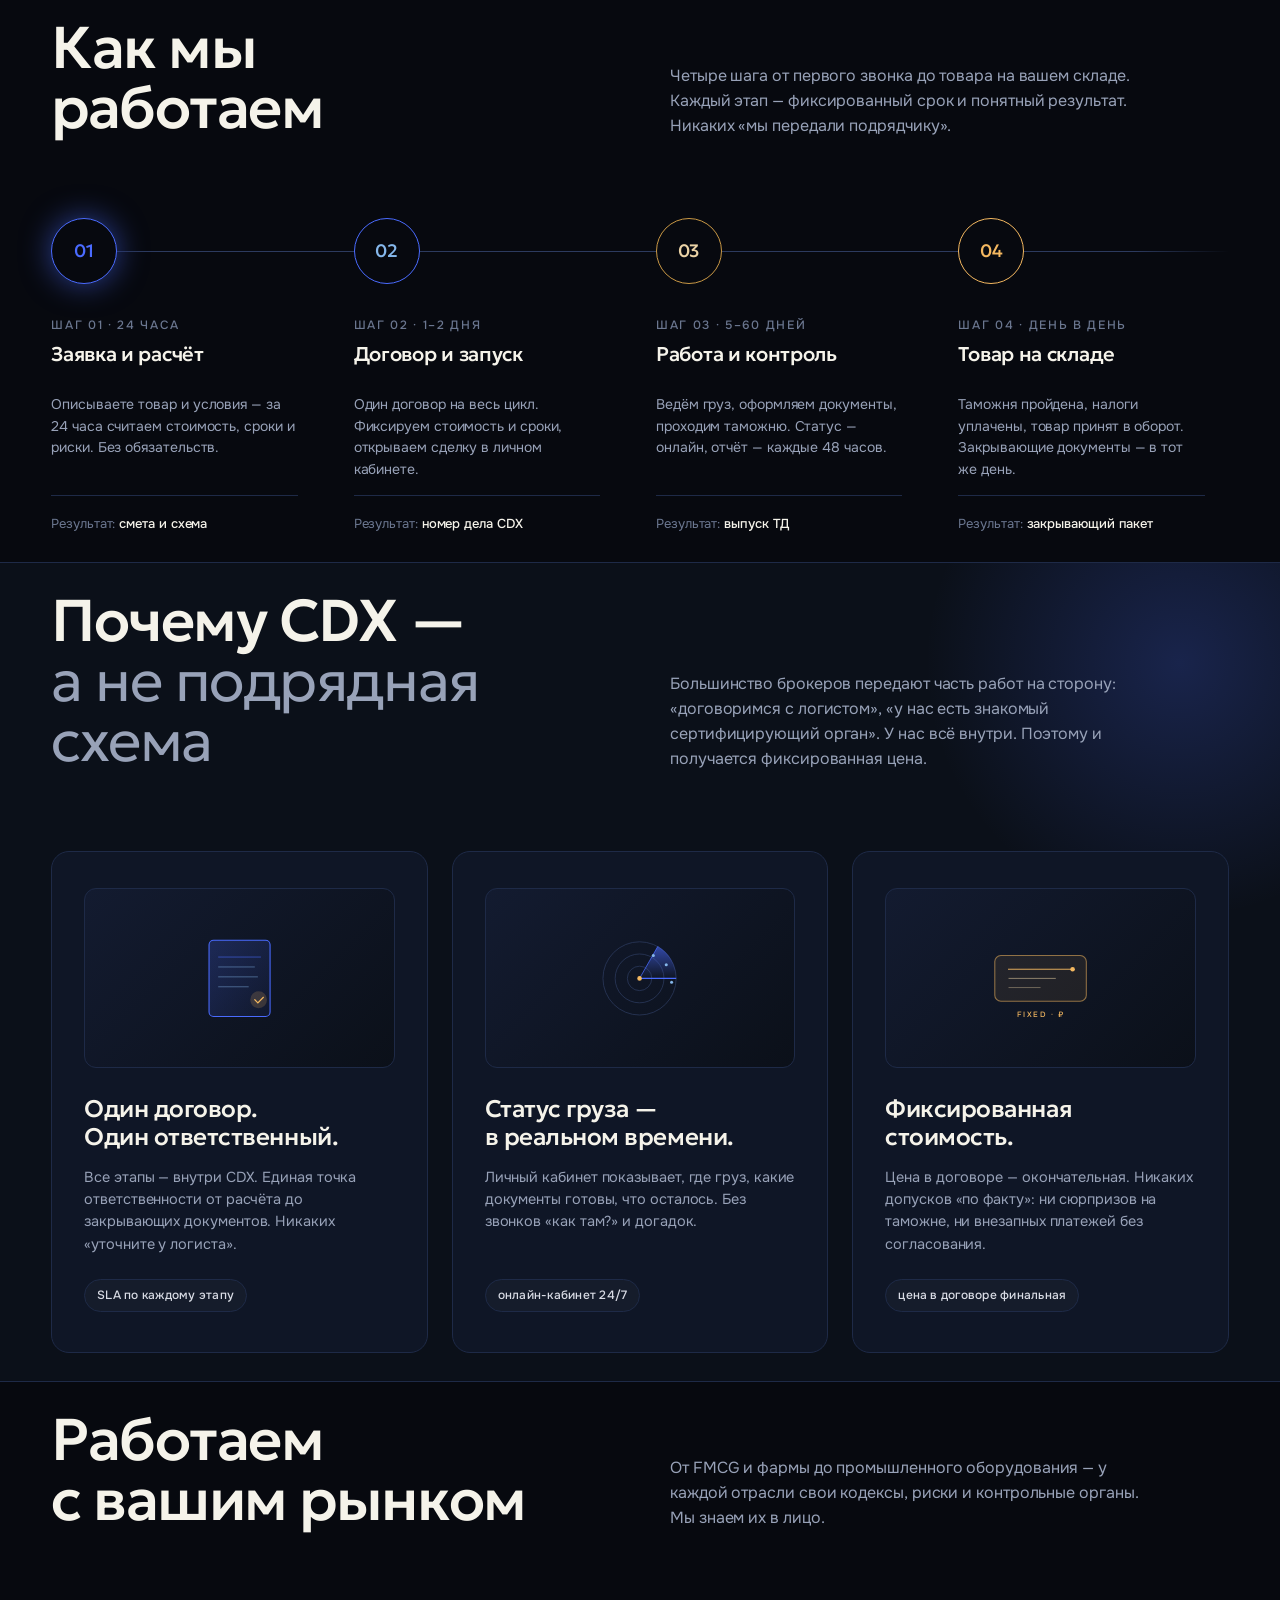
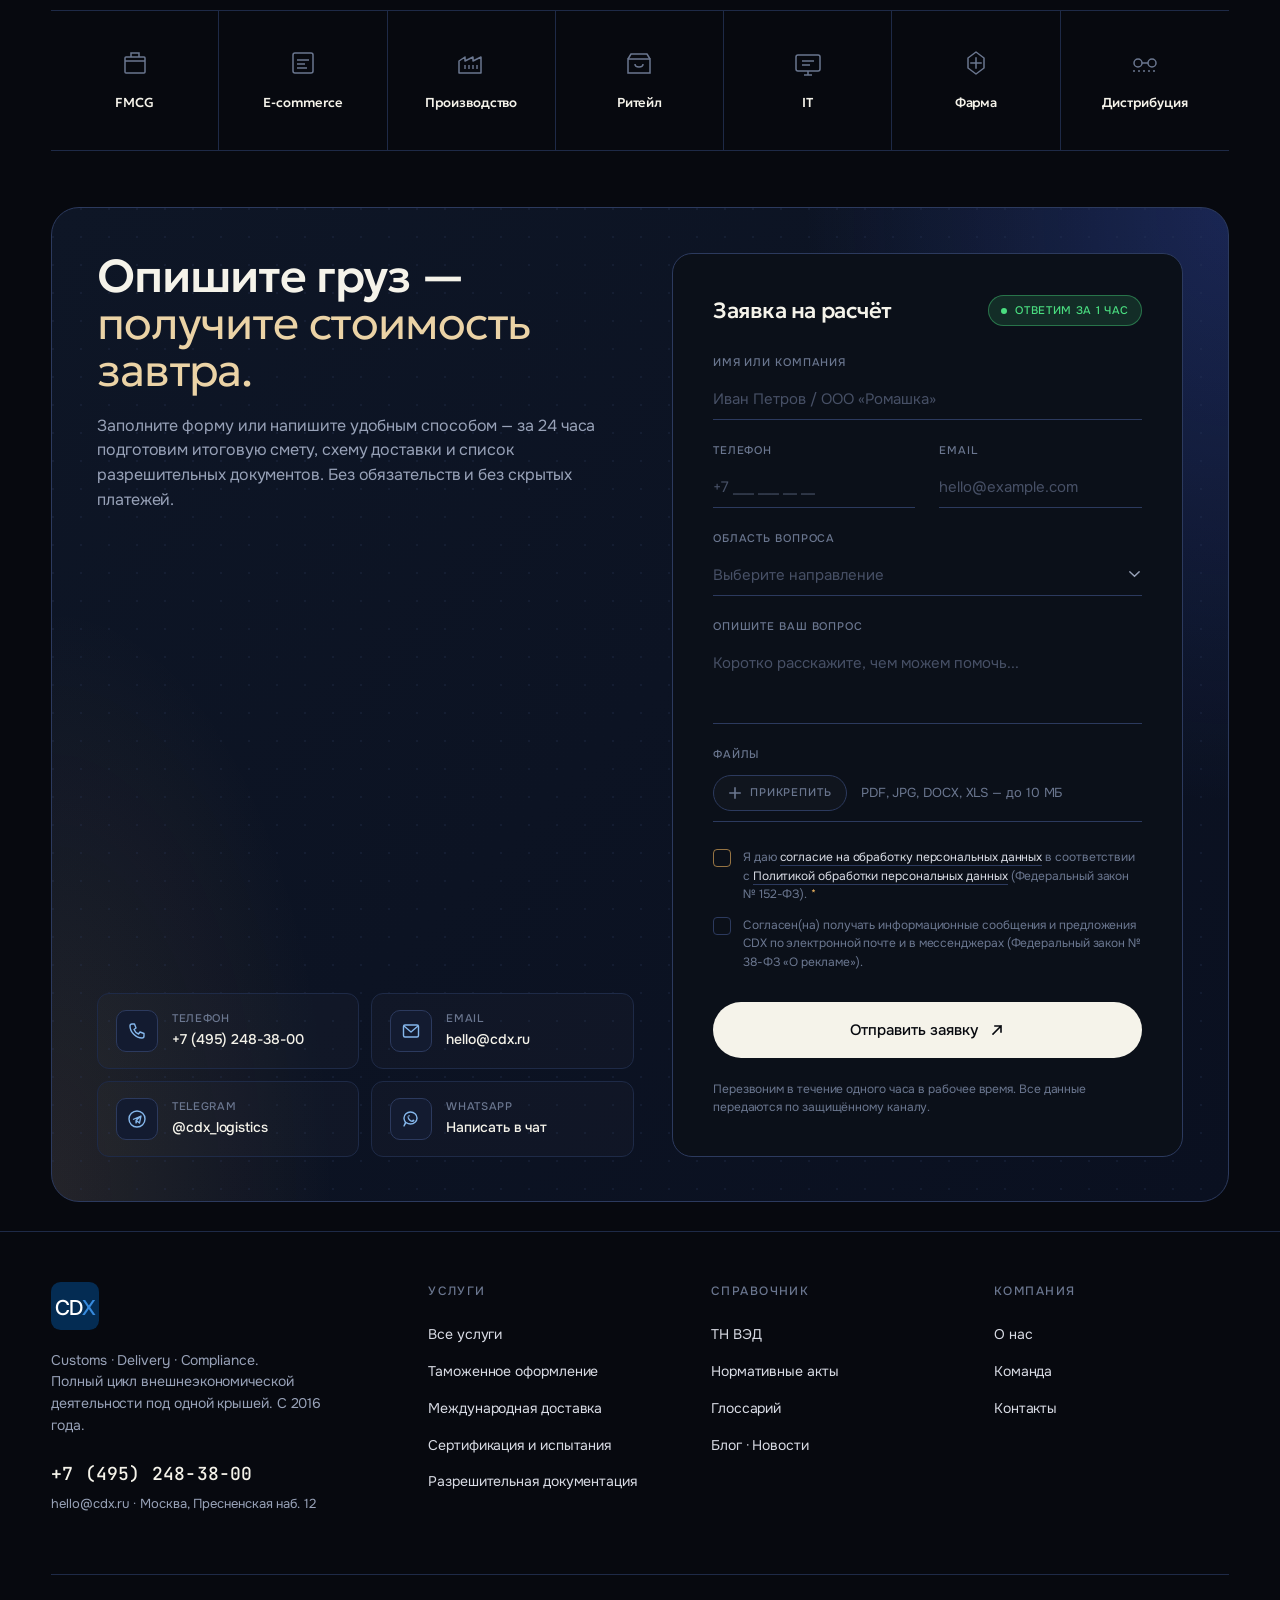
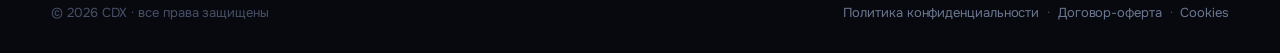
==== commit 625137c2: "fix: add 20px extra top padding to services section on main page Co-Authored-By: Claude Opus 4.7 <no" ====
--- a/index.html
+++ b/index.html
@@ -1668,7 +1668,7 @@
 <!-- =========================================================
      SERVICES — 5 cards + CTA cell
      ========================================================= -->
-<section class="section services" id="services">
+<section class="section services" id="services" style="padding-top: calc(var(--section-y) + 20px)">
   <div class="container">
     <div class="section-head reveal">
       <div>
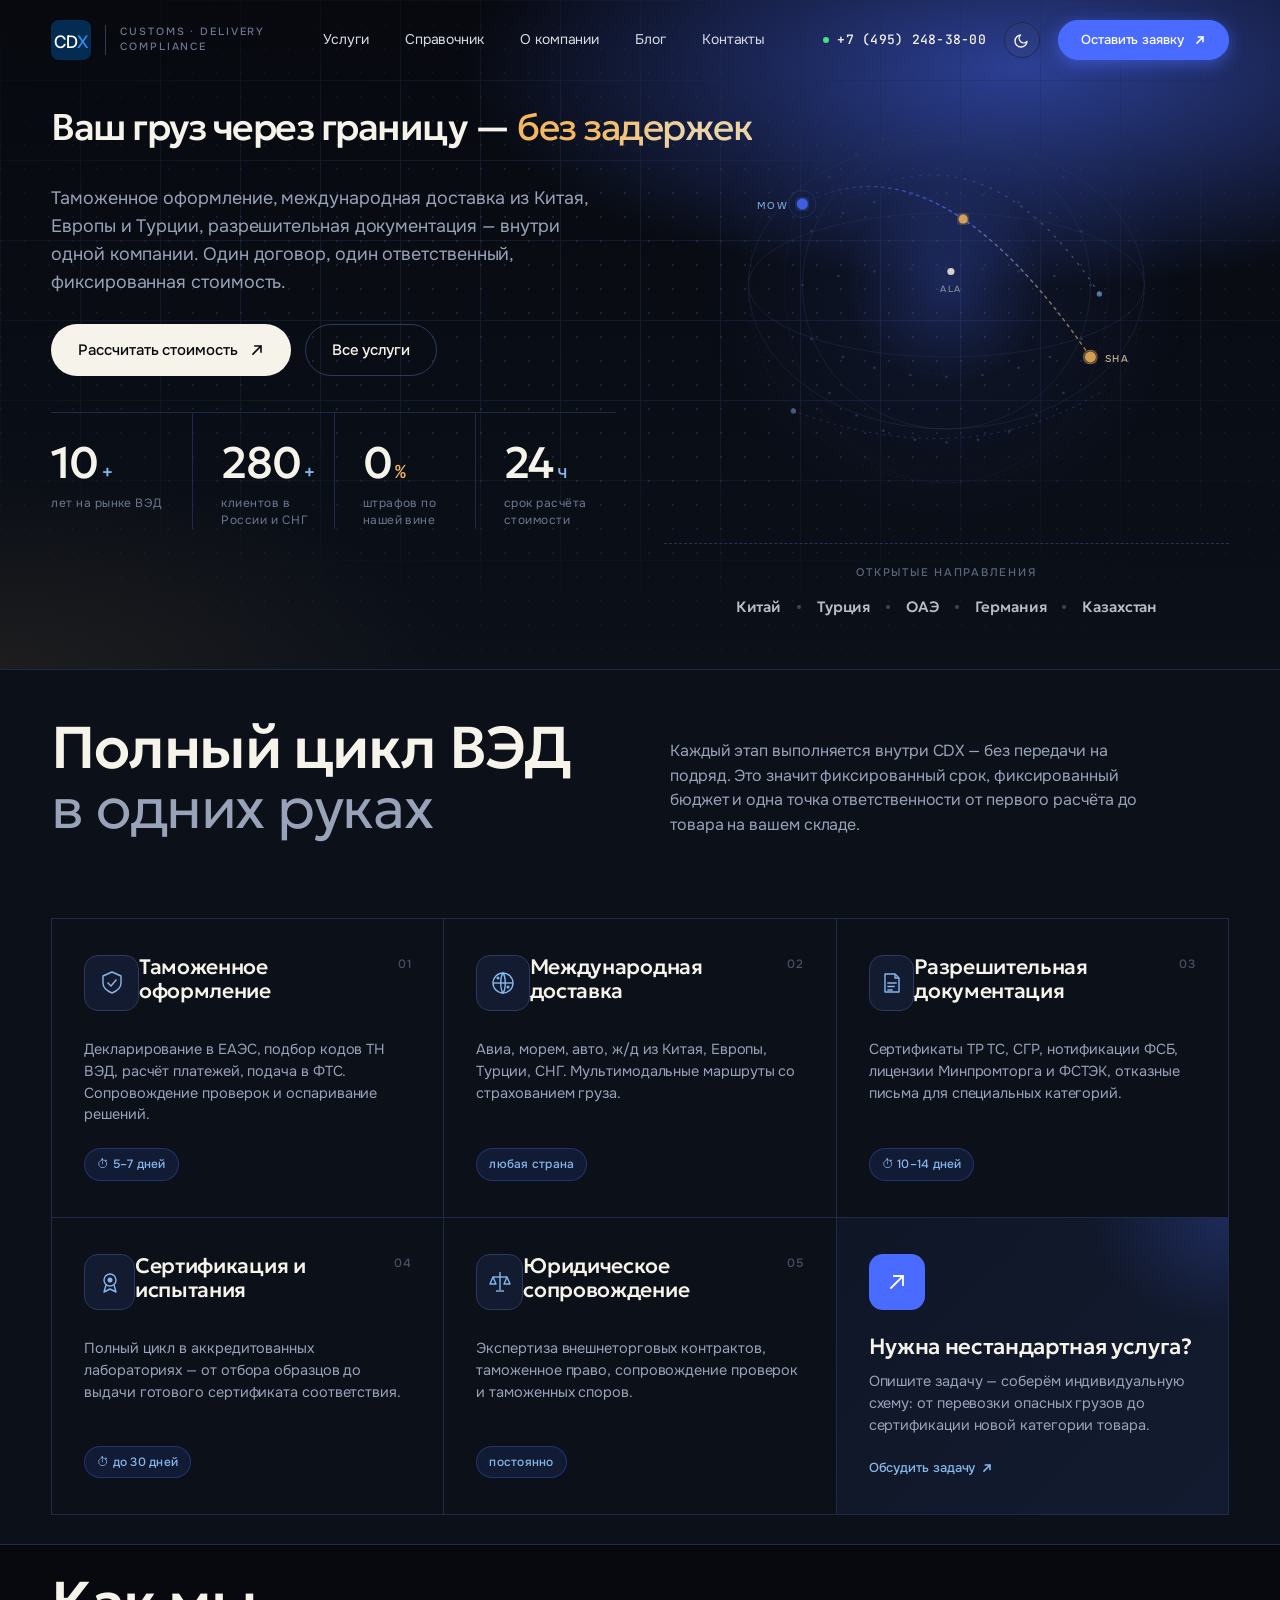
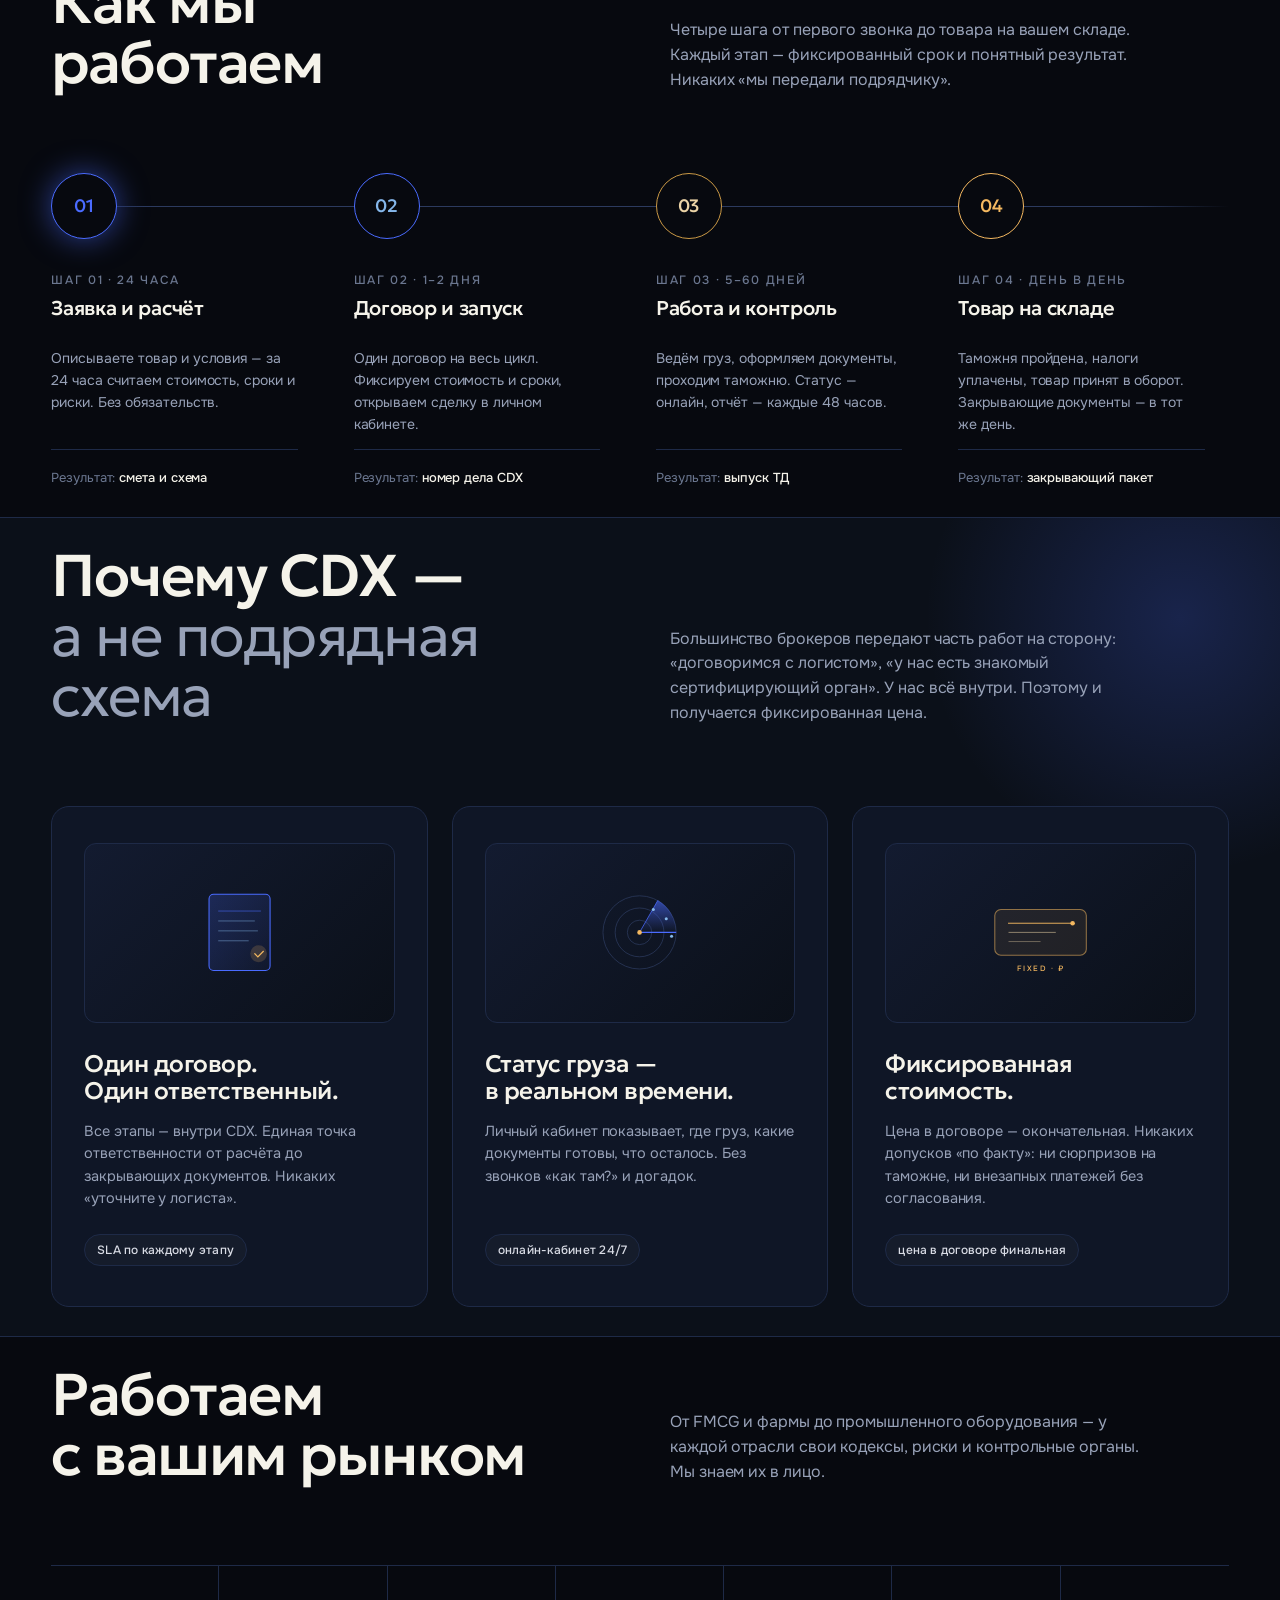
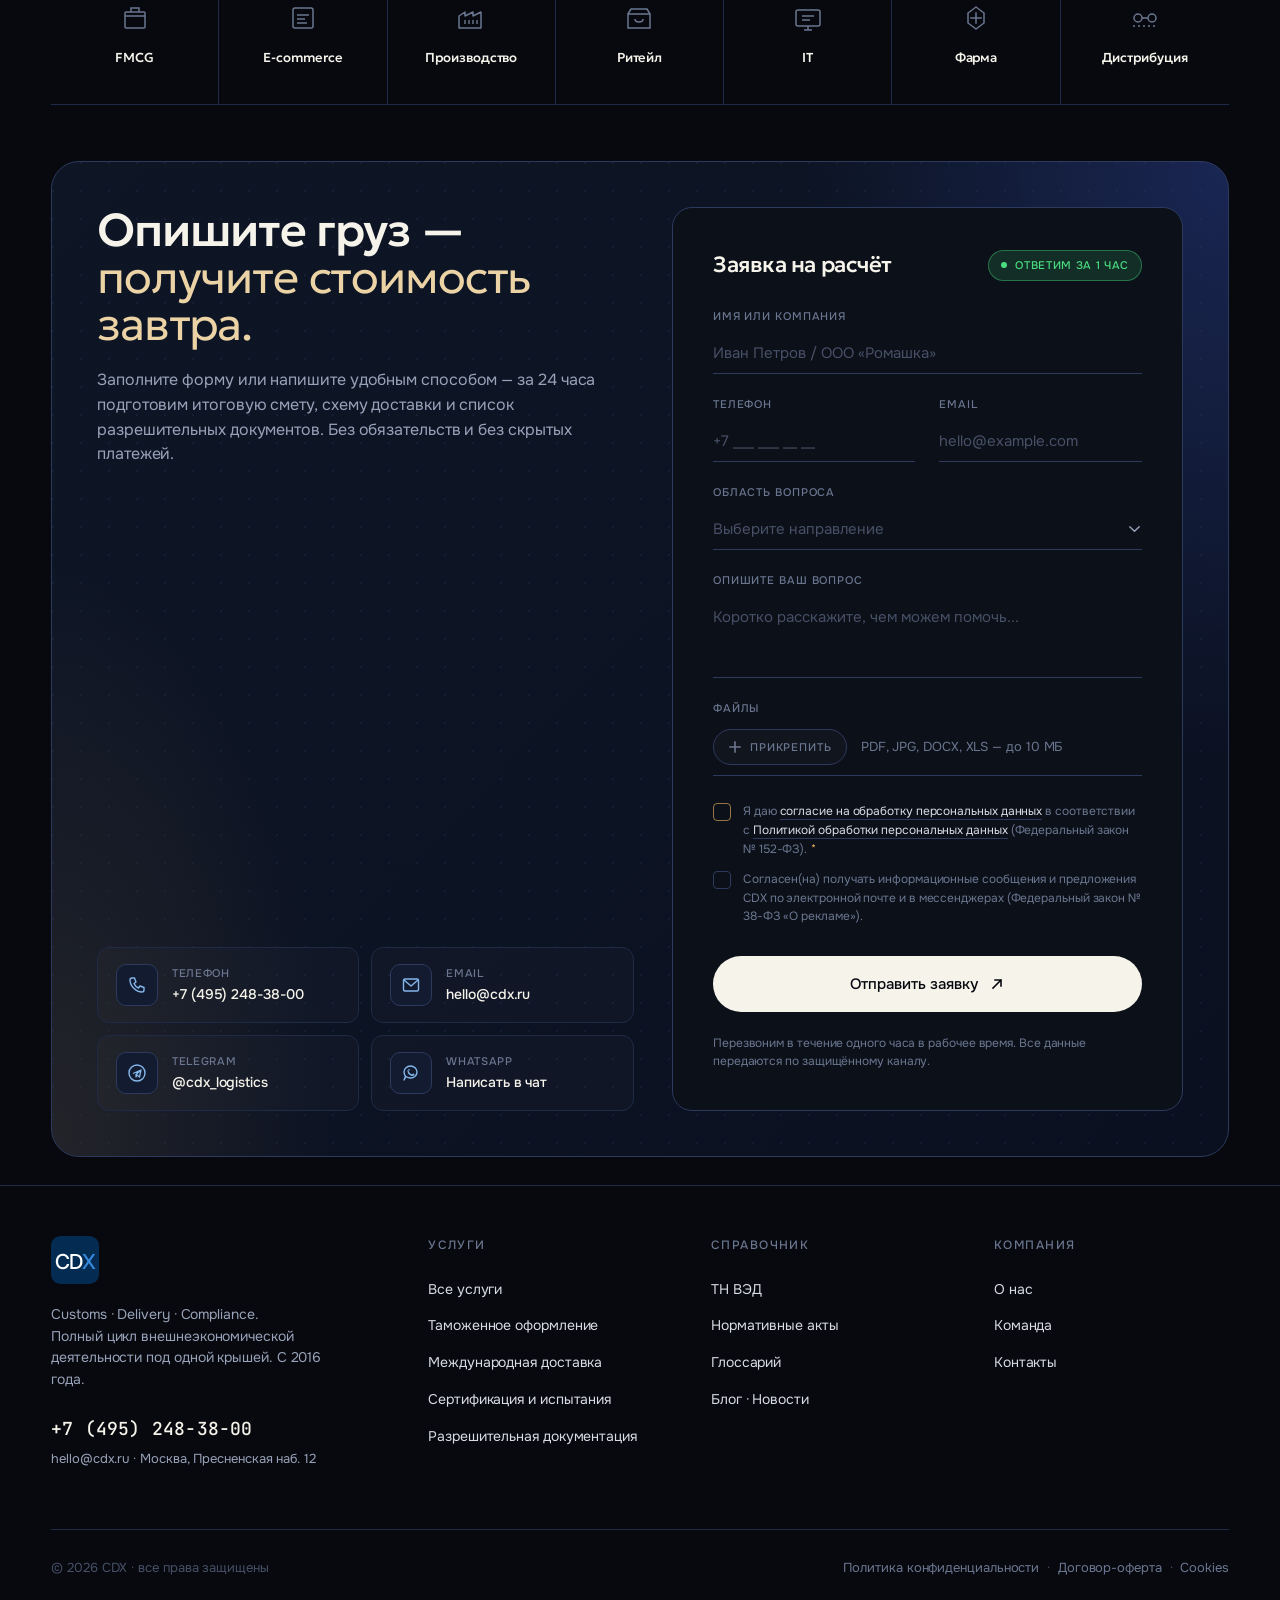
==== commit 9571f0a4: "feat: move breadcrumbs below page title, redesign service cards inline - Breadcrumbs now appear unde" ====
--- a/index.html
+++ b/index.html
@@ -1692,9 +1692,9 @@
                 <path d="M9 13 L12 16 L17 10" stroke="currentColor" stroke-width="1.4" stroke-linecap="square" stroke-linejoin="round"/>
               </svg>
             </div>
-            <span class="service-num">01</span>
-          </div>
-          <h3 class="service-title">Таможенное оформление</h3>
+            <h3 class="service-title">Таможенное оформление</h3>
+              <span class="service-num">01</span>
+            </div>
           <p class="service-desc">Декларирование в ЕАЭС, подбор кодов ТН ВЭД, расчёт платежей, подача в ФТС. Сопровождение проверок и оспаривание решений.</p>
         </div>
         <span class="service-tag">⏱ 5–7 дней</span>
@@ -1712,9 +1712,9 @@
                 <circle cx="18" cy="17" r="1.5" fill="currentColor"/>
               </svg>
             </div>
-            <span class="service-num">02</span>
-          </div>
-          <h3 class="service-title">Международная доставка</h3>
+            <h3 class="service-title">Международная доставка</h3>
+              <span class="service-num">02</span>
+            </div>
           <p class="service-desc">Авиа, морем, авто, ж/д из Китая, Европы, Турции, СНГ. Мультимодальные маршруты со страхованием груза.</p>
         </div>
         <span class="service-tag">любая страна</span>
@@ -1730,9 +1730,9 @@
                 <path d="M10 13 H18 M10 16.5 H16 M10 20 H14" stroke="currentColor" stroke-width="1.4" stroke-linecap="square"/>
               </svg>
             </div>
-            <span class="service-num">03</span>
-          </div>
-          <h3 class="service-title">Разрешительная документация</h3>
+            <h3 class="service-title">Разрешительная документация</h3>
+              <span class="service-num">03</span>
+            </div>
           <p class="service-desc">Сертификаты ТР ТС, СГР, нотификации ФСБ, лицензии Минпромторга и ФСТЭК, отказные письма для специальных категорий.</p>
         </div>
         <span class="service-tag">⏱ 10–14 дней</span>
@@ -1748,9 +1748,9 @@
                 <circle cx="13" cy="11" r="2.5" fill="currentColor"/>
               </svg>
             </div>
-            <span class="service-num">04</span>
-          </div>
-          <h3 class="service-title">Сертификация и испытания</h3>
+            <h3 class="service-title">Сертификация и испытания</h3>
+              <span class="service-num">04</span>
+            </div>
           <p class="service-desc">Полный цикл в аккредитованных лабораториях — от отбора образцов до выдачи готового сертификата соответствия.</p>
         </div>
         <span class="service-tag">⏱ до 30 дней</span>
@@ -1768,9 +1768,9 @@
                 <path d="M9 22 H17" stroke="currentColor" stroke-width="1.4"/>
               </svg>
             </div>
-            <span class="service-num">05</span>
-          </div>
-          <h3 class="service-title">Юридическое сопровождение</h3>
+            <h3 class="service-title">Юридическое сопровождение</h3>
+              <span class="service-num">05</span>
+            </div>
           <p class="service-desc">Экспертиза внешнеторговых контрактов, таможенное право, сопровождение проверок и таможенных споров.</p>
         </div>
         <span class="service-tag">постоянно</span>
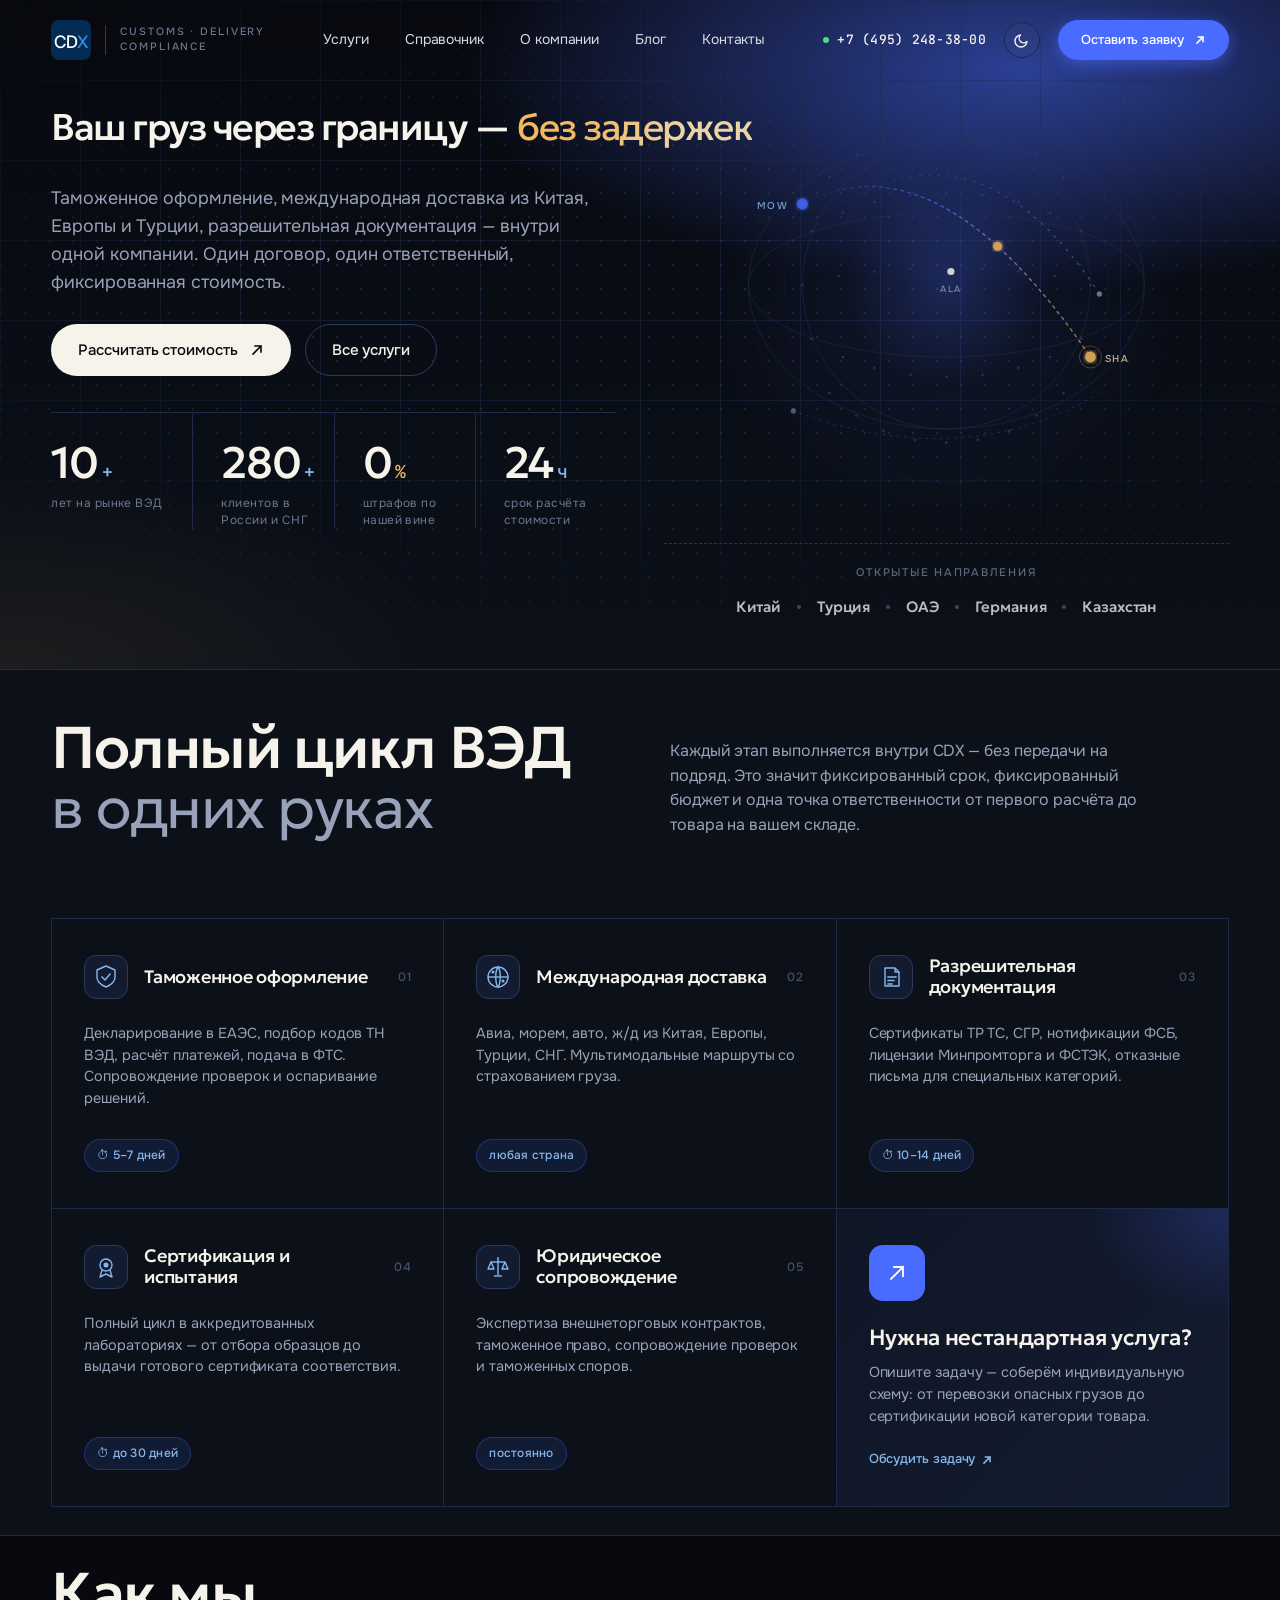
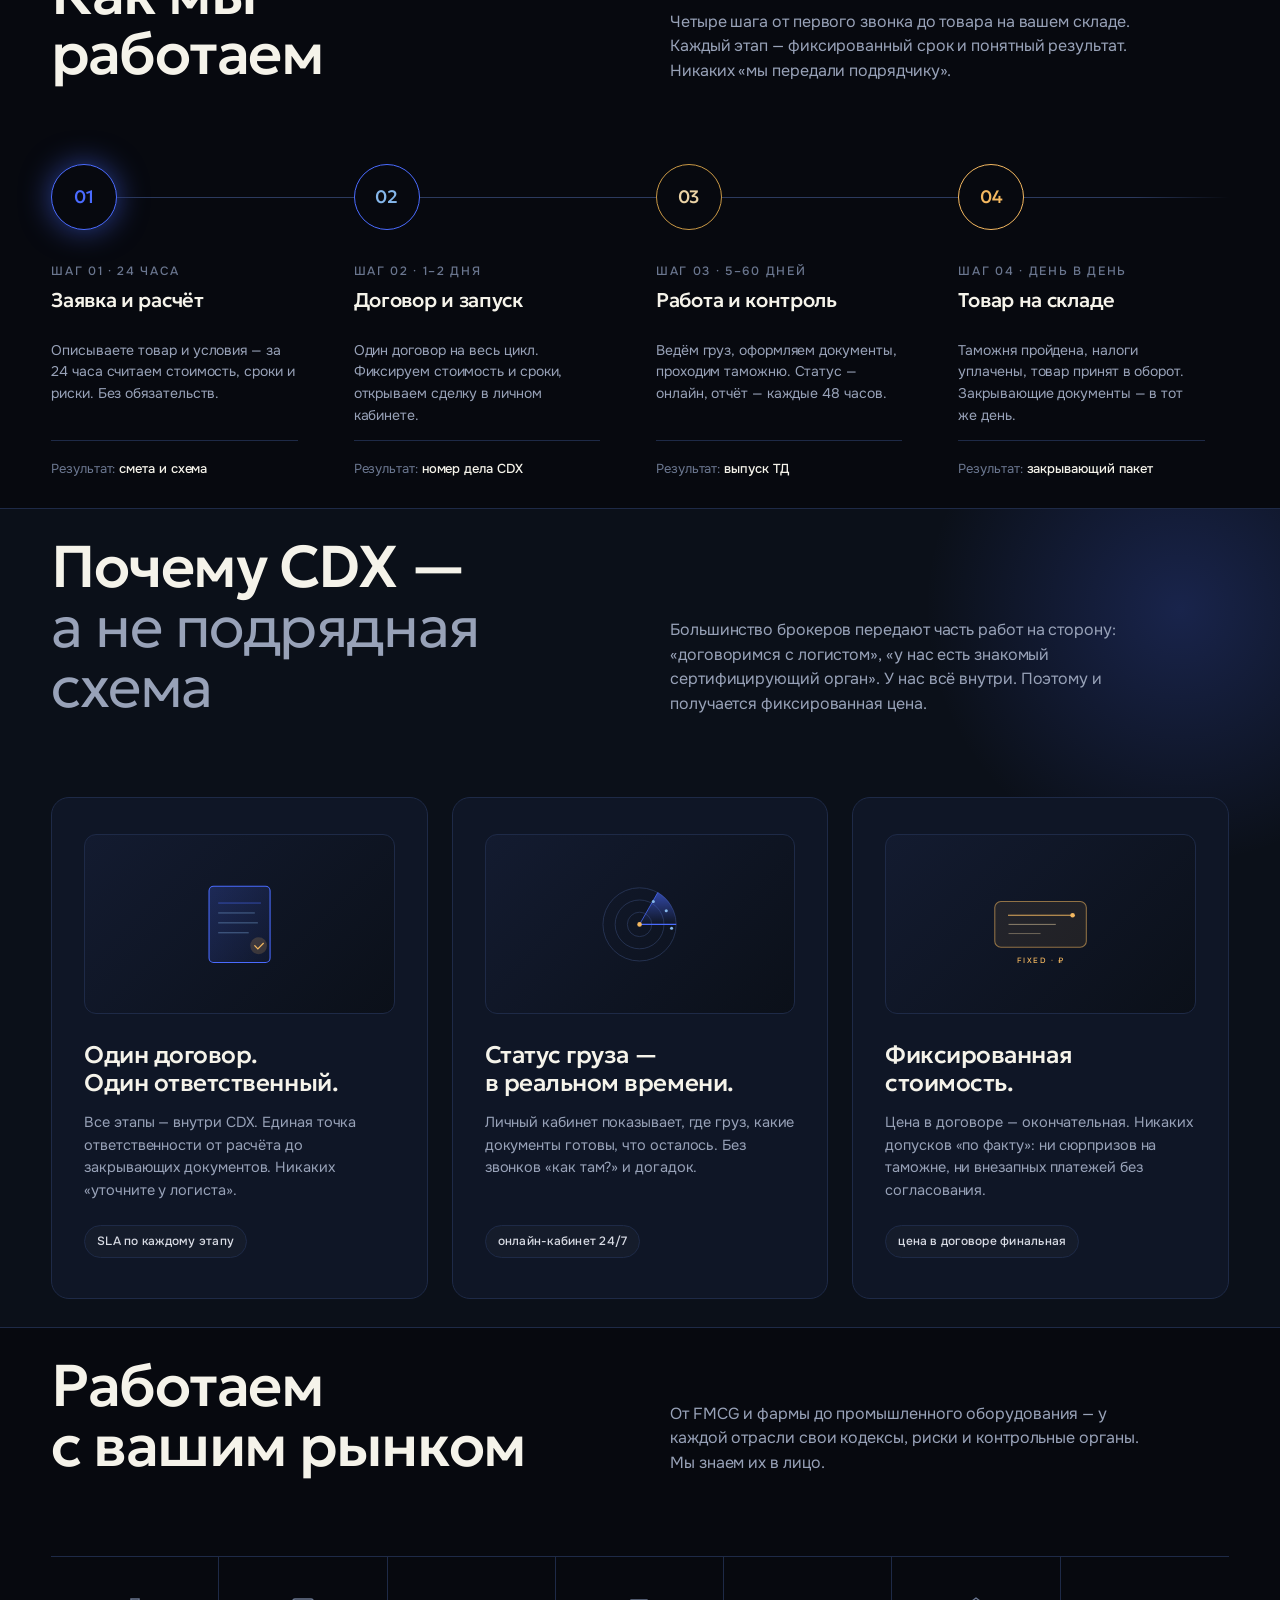
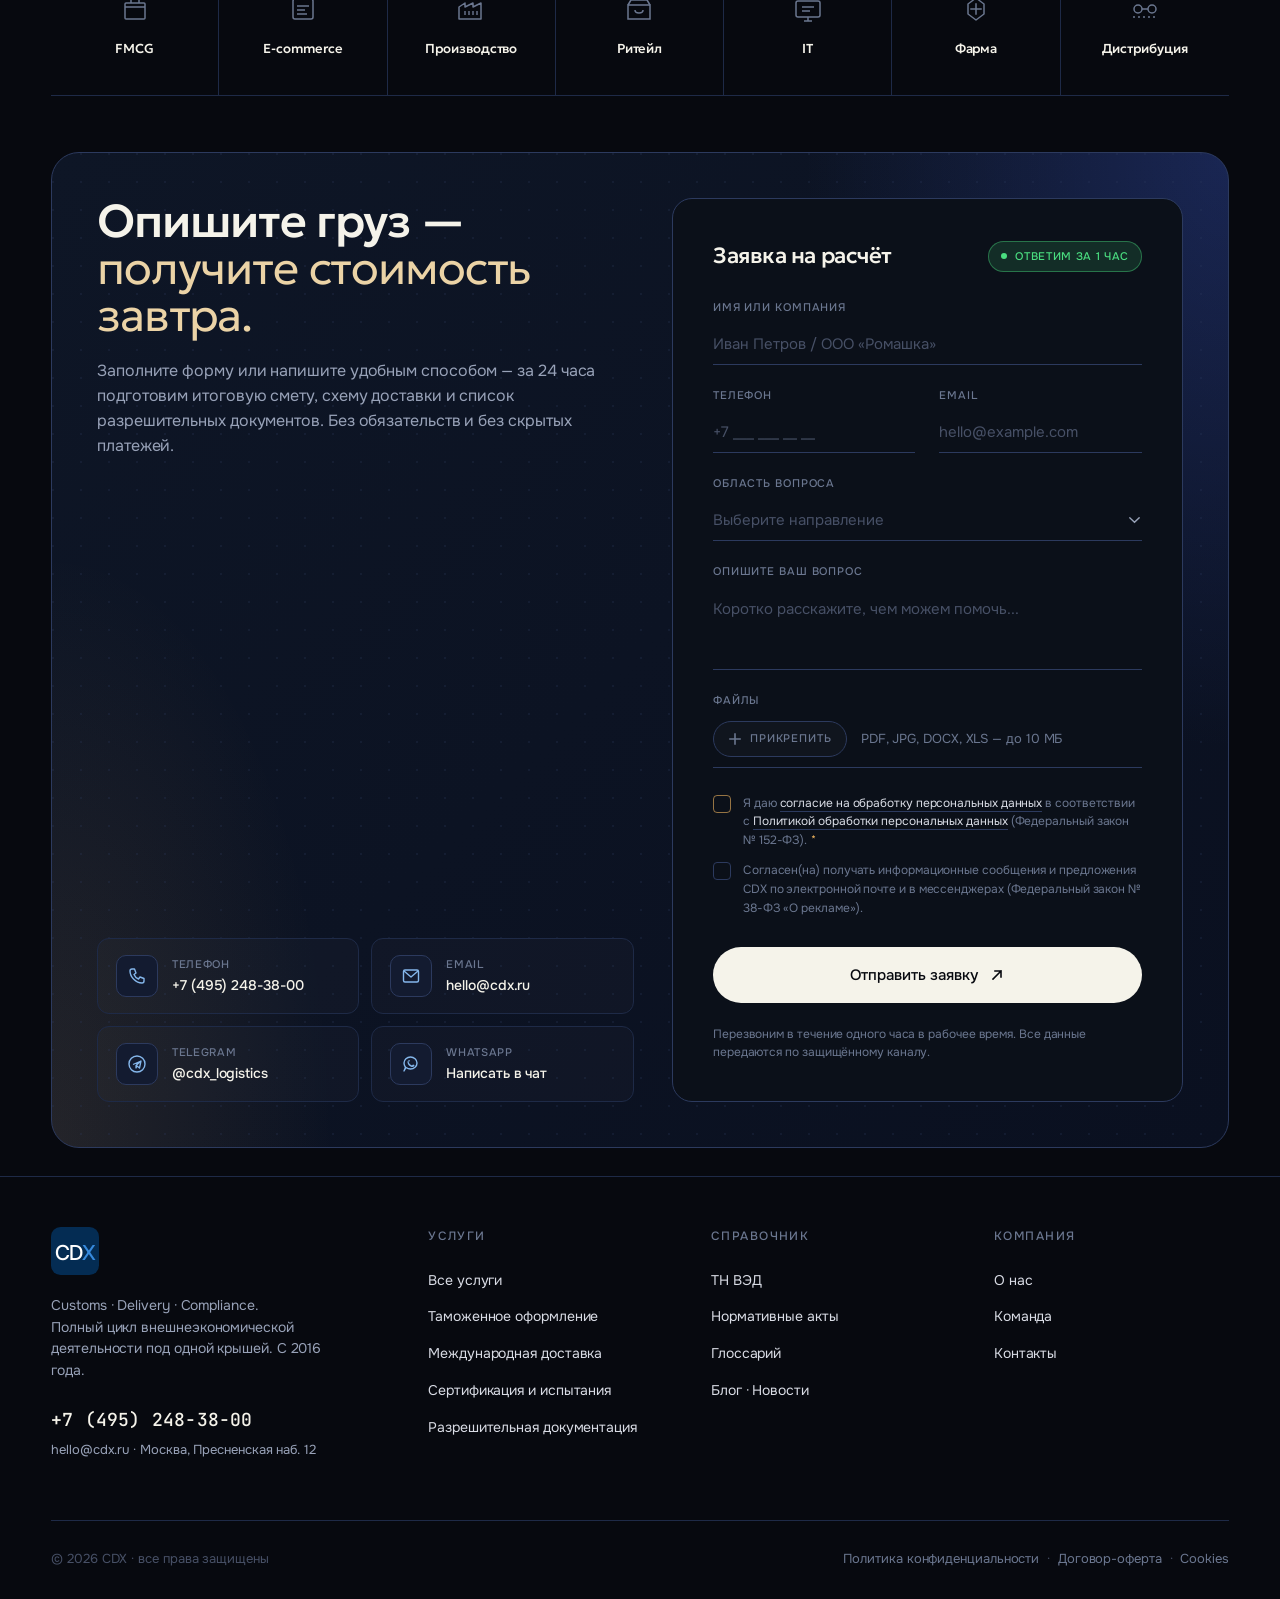
==== commit b2ae278a: "fix: sync index.html inline service card CSS with cdx.css Co-Authored-By: Claude Opus 4.7 <noreply@a" ====
--- a/index.html
+++ b/index.html
@@ -599,18 +599,19 @@
 .service-card:hover::before { opacity: 1; }
 
 .service-top {
-  display: flex; justify-content: space-between; align-items: flex-start;
+  display: flex; align-items: center; gap: 16px;
   margin-bottom: 24px;
   position: relative; z-index: 2;
 }
 .service-icon {
-  width: 56px; height: 56px;
-  border-radius: 14px;
+  width: 44px; height: 44px;
+  border-radius: 12px;
   background: var(--ink-surface);
   border: 1px solid var(--ink-line-2);
   display: grid; place-items: center;
   color: var(--accent-soft);
   transition: all .4s var(--ease-out);
+  flex-shrink: 0;
 }
 .service-card:hover .service-icon {
   background: var(--accent);
@@ -624,14 +625,15 @@
   font-size: 12px;
   color: var(--fg-500);
   letter-spacing: 0.06em;
+  margin-left: auto;
 }
 .service-title {
   font-family: var(--display);
   font-weight: 500;
-  font-size: 21px;
+  font-size: 18px;
   line-height: 1.15;
   letter-spacing: -0.015em;
-  margin: 0 0 12px;
+  margin: 0;
   color: var(--fg-100);
   position: relative; z-index: 2;
 }
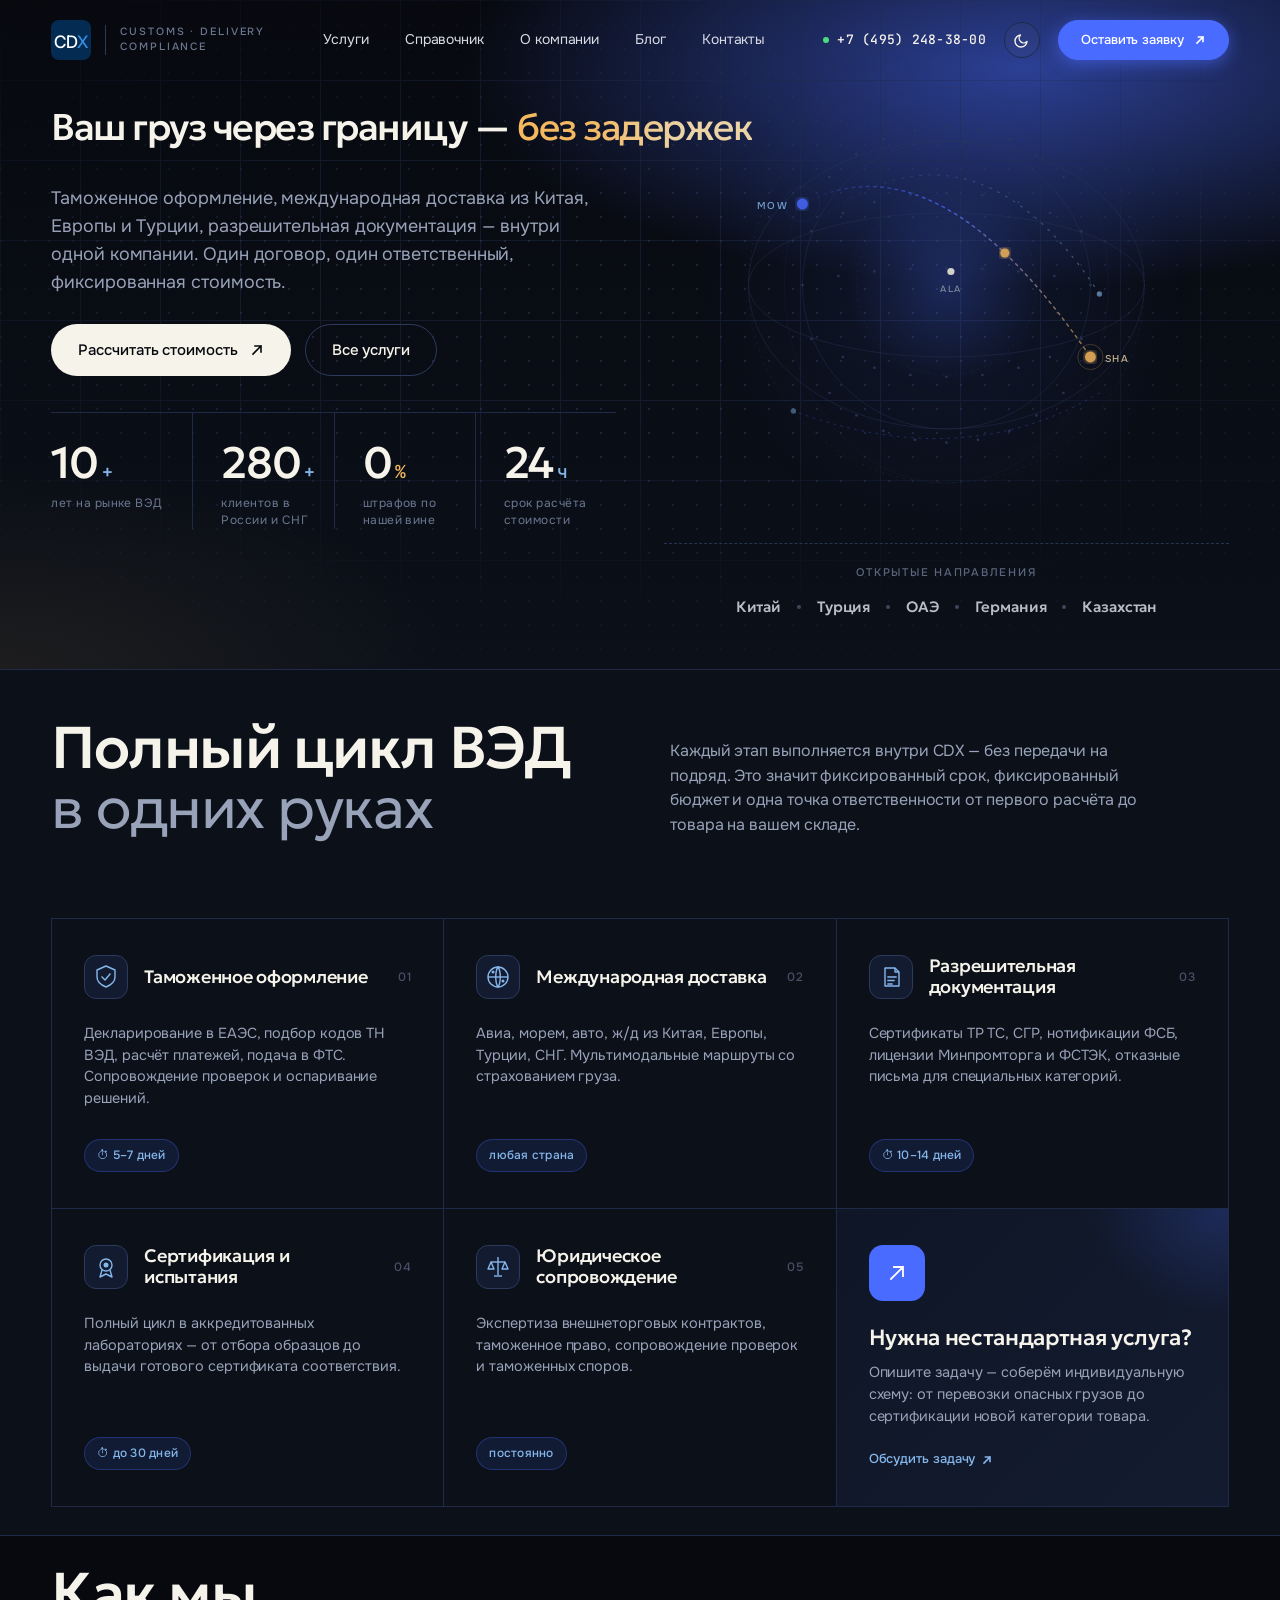
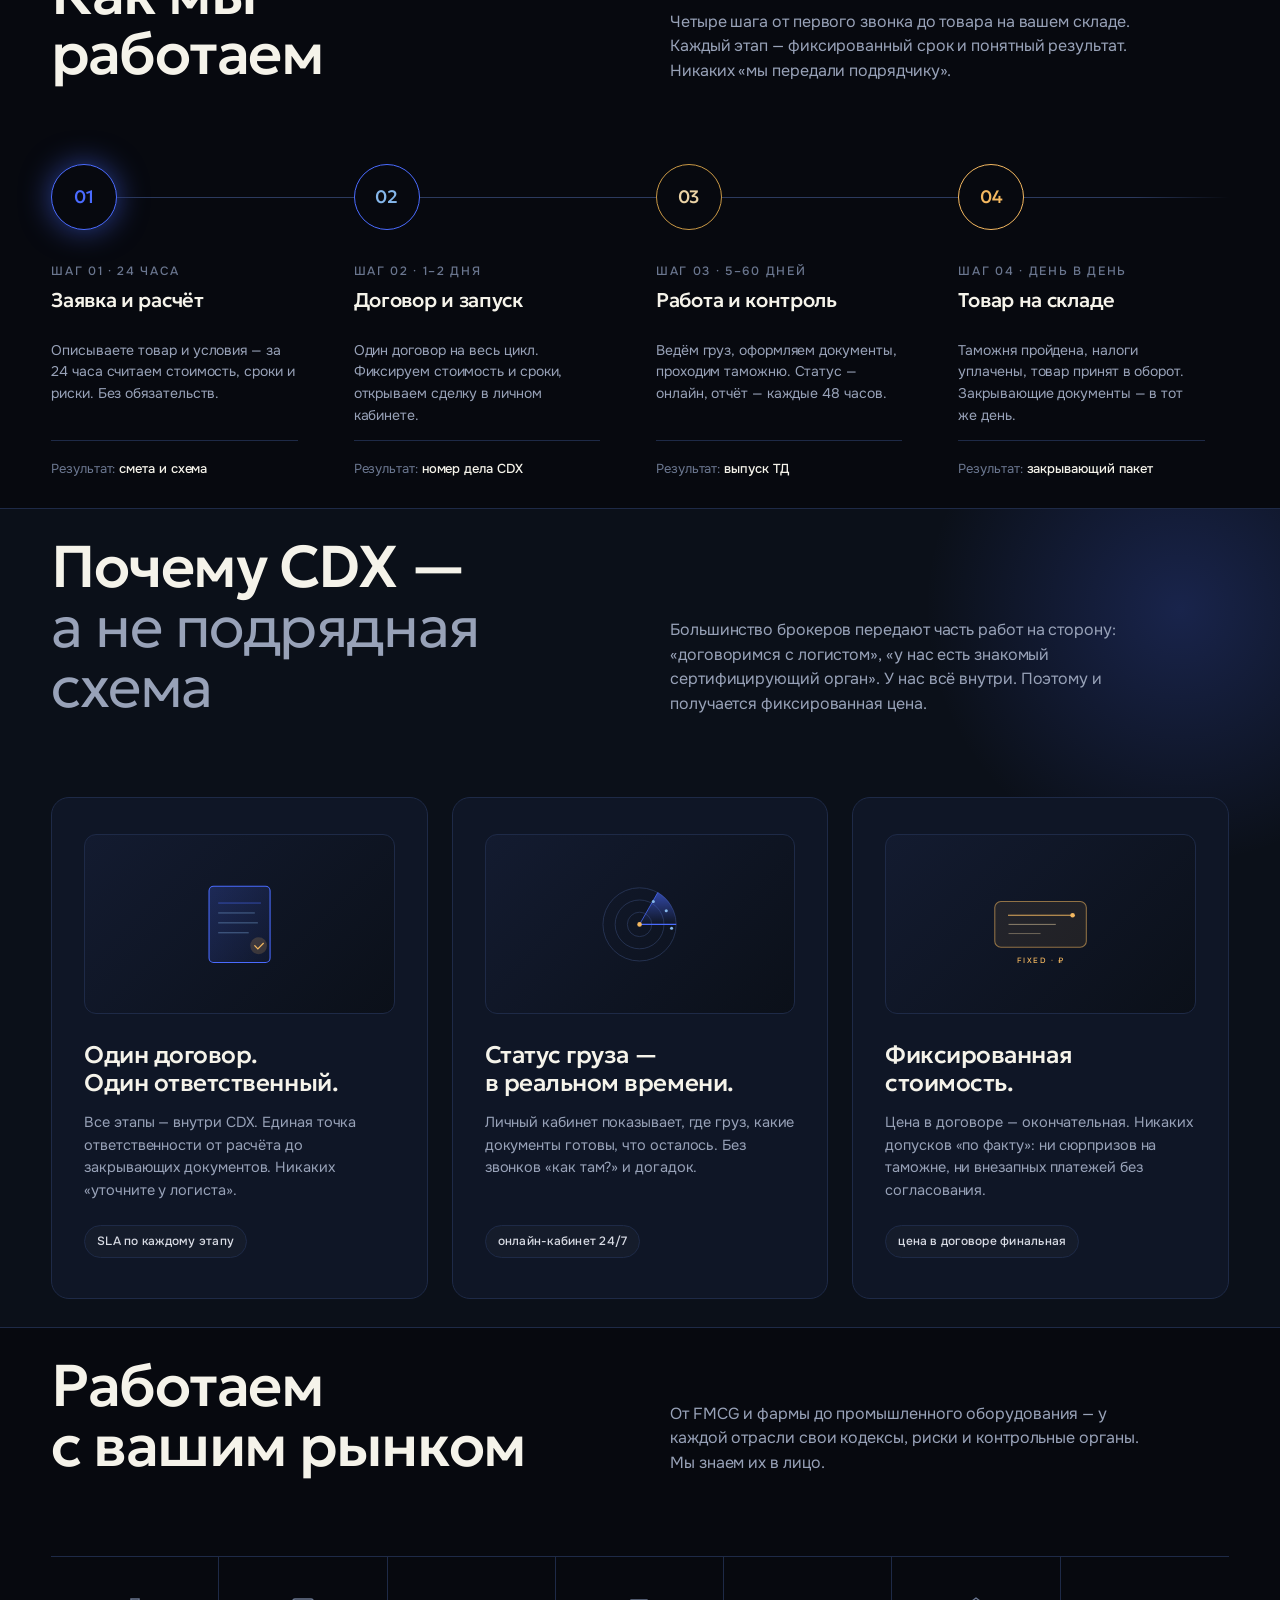
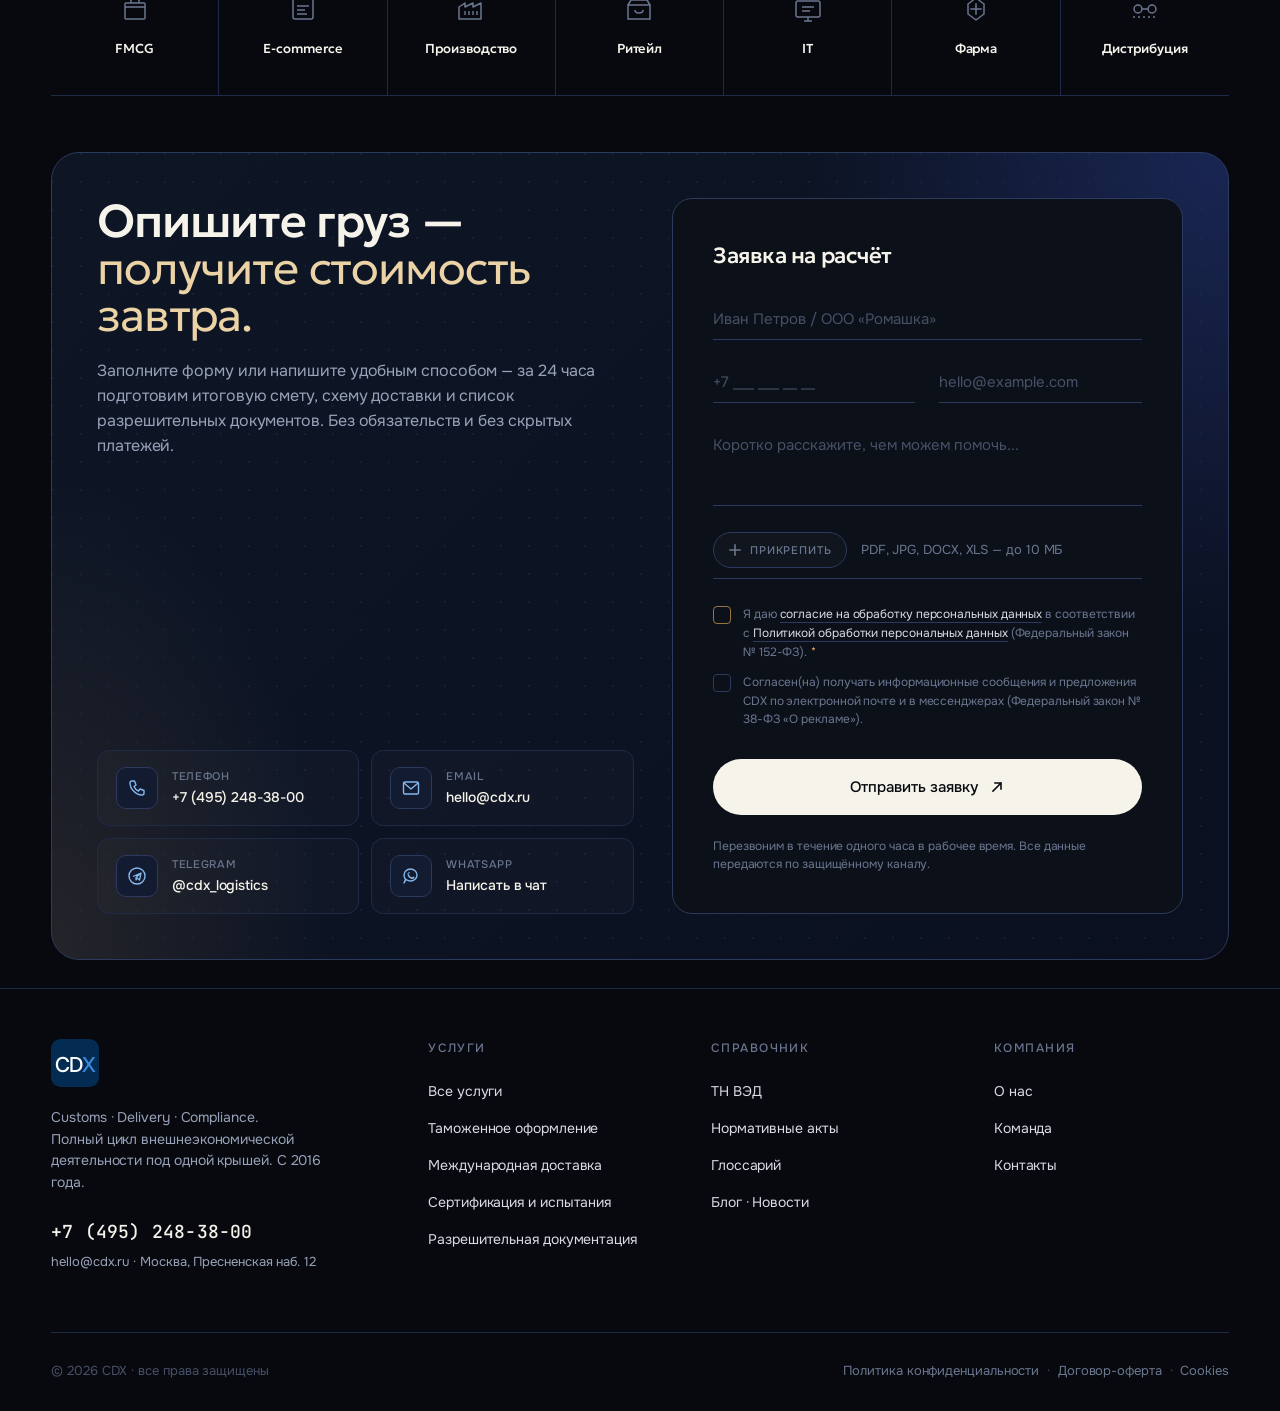
==== commit 8b72fdfa: "feat: sync button animations, inline service titles, clean form, remove blog featured - Button anima" ====
--- a/index.html
+++ b/index.html
@@ -206,7 +206,7 @@
   transition: transform .4s var(--ease-out);
 }
 .btn-primary span, .btn-primary svg { position: relative; z-index: 2; transition: color .4s var(--ease-out); }
-.btn-primary:hover { color: #fff; }
+.btn-primary:hover { color: #fff; transform: translateY(-2px); }
 .btn-primary:hover::before { transform: translateY(0); }
 
 .btn-ghost {
@@ -214,9 +214,9 @@
   color: var(--fg-100);
   border-color: var(--ink-line-2);
 }
-.btn-ghost:hover { border-color: var(--fg-200); background: rgba(127, 127, 127, 0.05); }
-
-/* CONTRAST nav CTA — shimmer + lift */
+.btn-ghost:hover { border-color: var(--fg-200); background: rgba(127, 127, 127, 0.05); transform: translateY(-2px); }
+
+/* CONTRAST nav CTA */
 .btn-cta {
   position: relative;
   display: inline-flex;
@@ -232,35 +232,25 @@
   font-size: 13px;
   border: 1px solid var(--accent);
   overflow: hidden;
-  transition: all .35s var(--ease-out);
+  transition: all .4s var(--ease-out);
   box-shadow: 0 4px 16px var(--accent-glow);
-  animation: cta-breathe 4s ease-in-out infinite;
 }
 .btn-cta::before {
   content: "";
   position: absolute;
   inset: 0;
-  background: linear-gradient(100deg,
-    transparent 30%,
-    rgba(255,255,255,0.35) 50%,
-    transparent 70%);
-  transform: translateX(-150%);
-  transition: transform .9s var(--ease-out);
-}
-.btn-cta:hover::before { transform: translateX(150%); }
+  background: var(--accent-strong);
+  transform: translateY(100%);
+  transition: transform .4s var(--ease-out);
+}
+.btn-cta span, .btn-cta svg { position: relative; z-index: 2; }
+.btn-cta .arrow { transition: transform .4s var(--ease-out); }
+.btn-cta:hover::before { transform: translateY(0); }
 .btn-cta:hover {
-  background: var(--accent-strong);
-  border-color: var(--accent-strong);
   box-shadow: 0 10px 28px var(--accent-glow);
   transform: translateY(-2px);
 }
-.btn-cta span, .btn-cta svg { position: relative; z-index: 2; }
-.btn-cta .arrow { transition: transform .35s var(--ease-out); }
 .btn-cta:hover .arrow { transform: translateX(4px); }
-@keyframes cta-breathe {
-  0%, 100% { box-shadow: 0 4px 16px var(--accent-glow); }
-  50% { box-shadow: 0 6px 22px var(--accent-glow), 0 0 0 6px rgba(74,107,255,0.08); }
-}
 
 /* =========================================================
    Navigation
@@ -2095,45 +2085,26 @@
       <form class="lead-form" onsubmit="event.preventDefault(); this.querySelector('.form-submit span').textContent='Спасибо! Свяжемся в течение часа';">
         <div class="form-head">
           <h3 class="form-title">Заявка на расчёт</h3>
-          <span class="form-badge">Ответим за 1 час</span>
         </div>
 
         <div class="form-row">
-          <label for="f-name">Имя или компания</label>
           <input id="f-name" class="form-input" type="text" required placeholder="Иван Петров / ООО «Ромашка»"/>
         </div>
 
         <div class="form-grid">
           <div class="form-row">
-            <label for="f-phone">Телефон</label>
             <input id="f-phone" class="form-input" type="tel" required placeholder="+7 ___ ___ __ __"/>
           </div>
           <div class="form-row">
-            <label for="f-email">Email</label>
             <input id="f-email" class="form-input" type="email" placeholder="hello@example.com"/>
           </div>
         </div>
 
         <div class="form-row">
-          <label for="f-area">Область вопроса</label>
-          <select id="f-area" class="form-input form-select empty" onchange="this.classList.toggle('empty', !this.value)">
-            <option value="">Выберите направление</option>
-            <option value="customs">Таможенное оформление</option>
-            <option value="logistics">Международная доставка</option>
-            <option value="docs">Разрешительная документация</option>
-            <option value="cert">Сертификация и испытания</option>
-            <option value="legal">Юридическое сопровождение</option>
-            <option value="other">Другое / индивидуальная задача</option>
-          </select>
+          <textarea id="f-question" class="form-text" rows="3" placeholder="Коротко расскажите, чем можем помочь..."></textarea>
         </div>
 
         <div class="form-row">
-          <label for="f-question">Опишите ваш вопрос</label>
-          <textarea id="f-question" class="form-text" rows="3" placeholder="Коротко расскажите, чем можем помочь..."></textarea>
-        </div>
-
-        <div class="form-row">
-          <label for="f-files">Файлы</label>
           <div class="form-file">
             <input id="f-files" type="file" multiple/>
             <label for="f-files" class="form-file-btn">
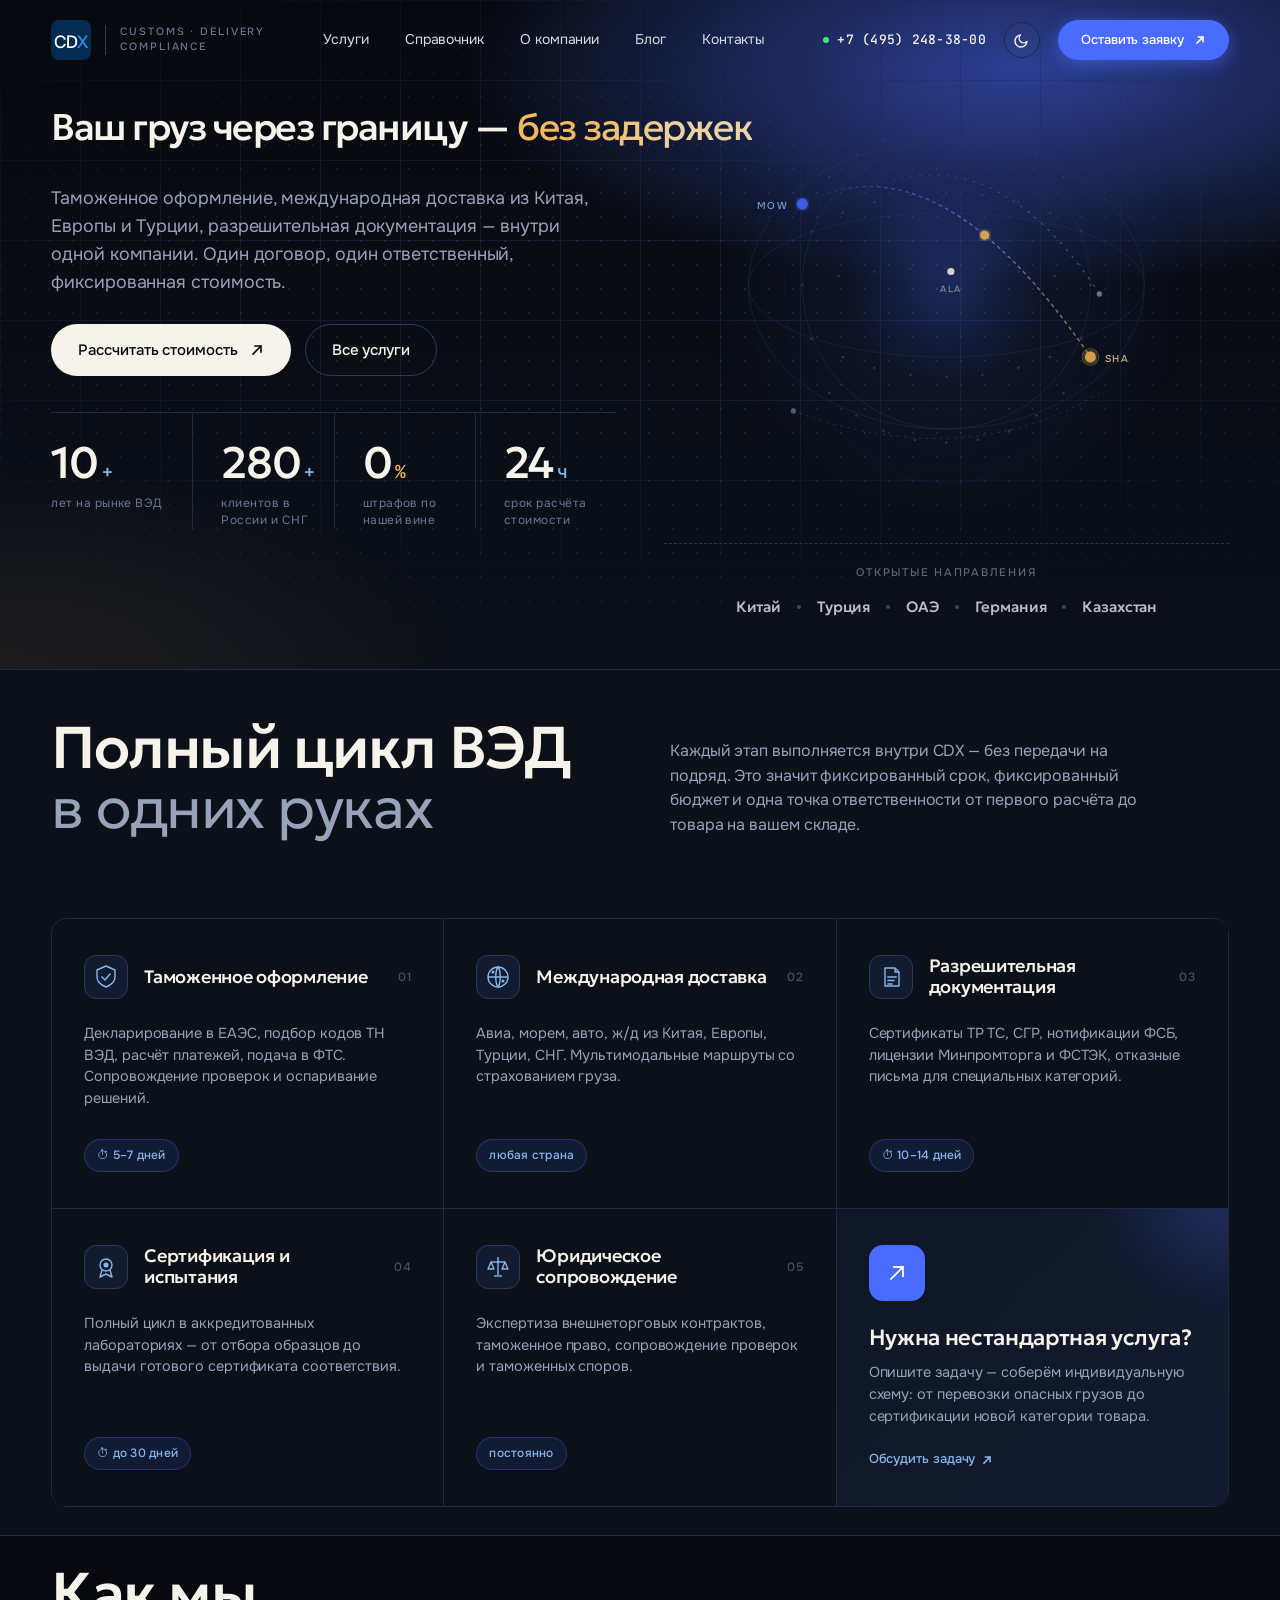
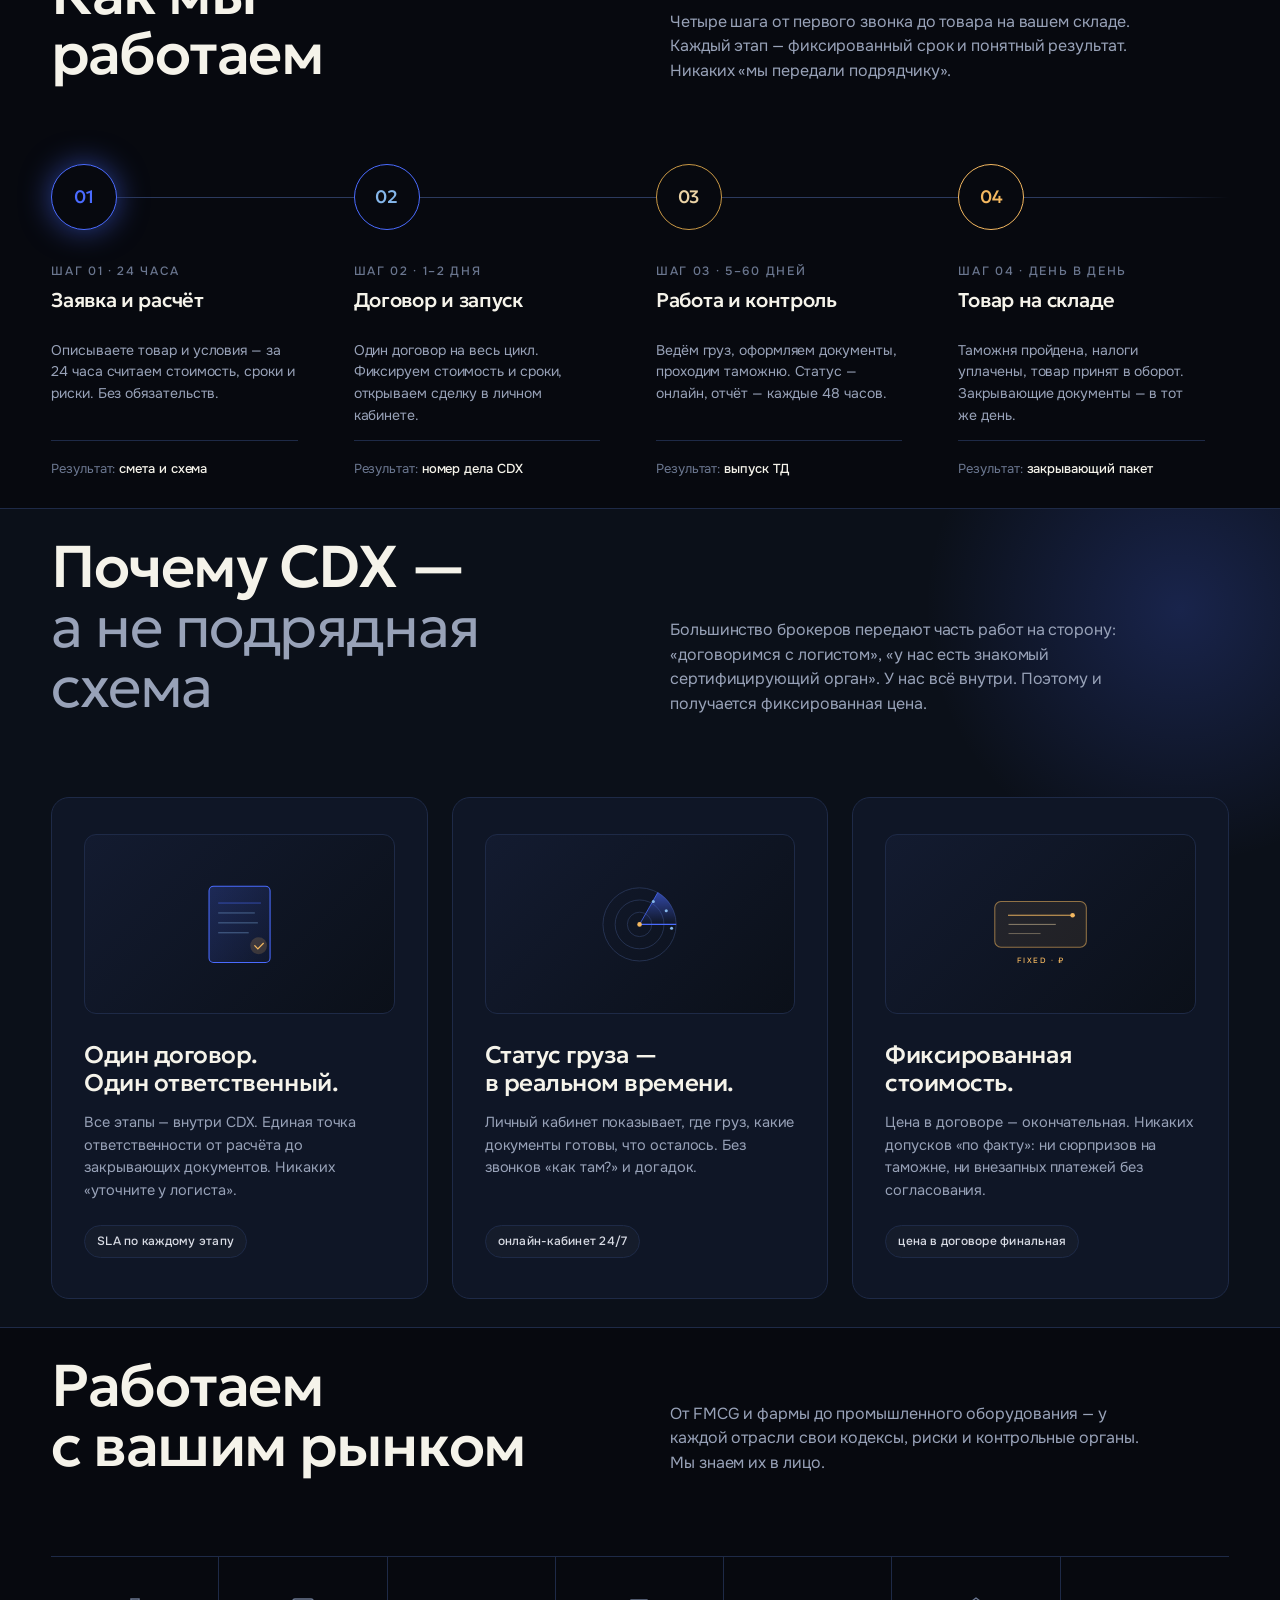
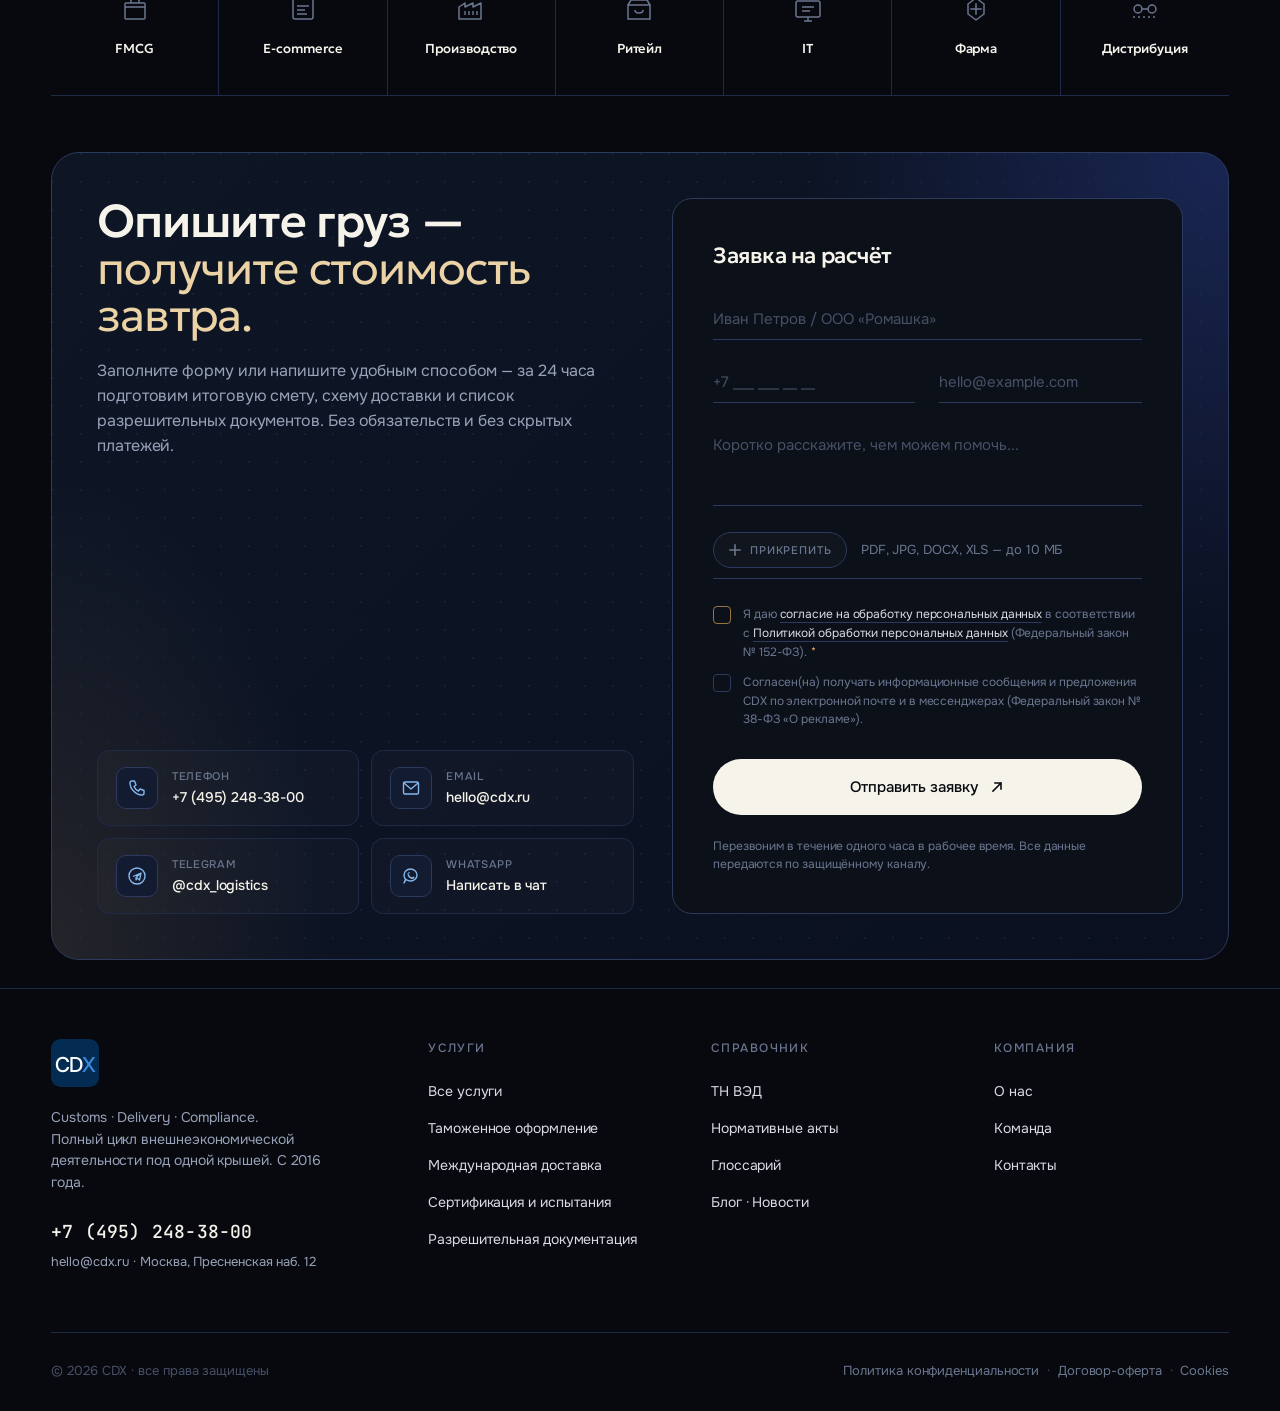
==== commit 9e89a9d4: "fix: add border-radius to services-grid on main page Co-Authored-By: Claude Opus 4.7 <noreply@anthro" ====
--- a/index.html
+++ b/index.html
@@ -561,6 +561,8 @@
   gap: 0;
   border-left: 1px solid var(--ink-line);
   border-top: 1px solid var(--ink-line);
+  border-radius: 16px;
+  overflow: hidden;
 }
 .service-card {
   position: relative;
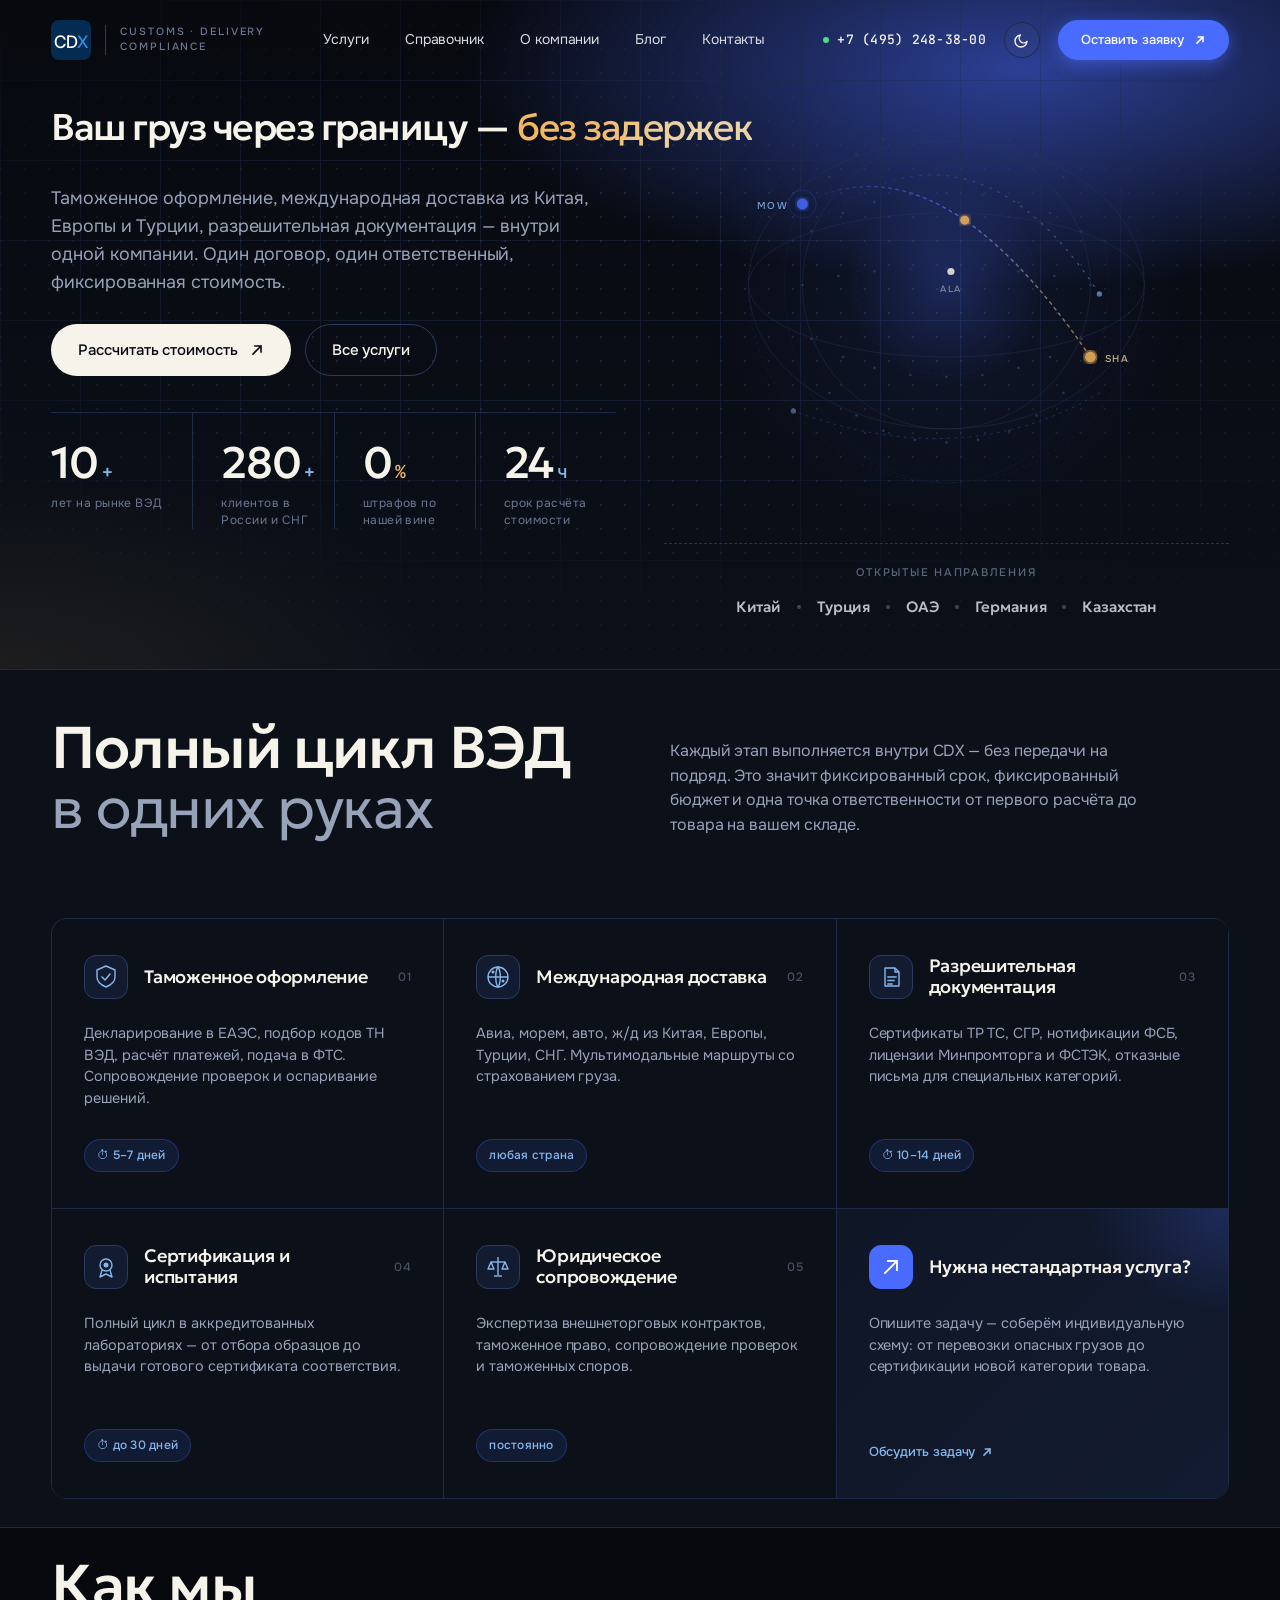
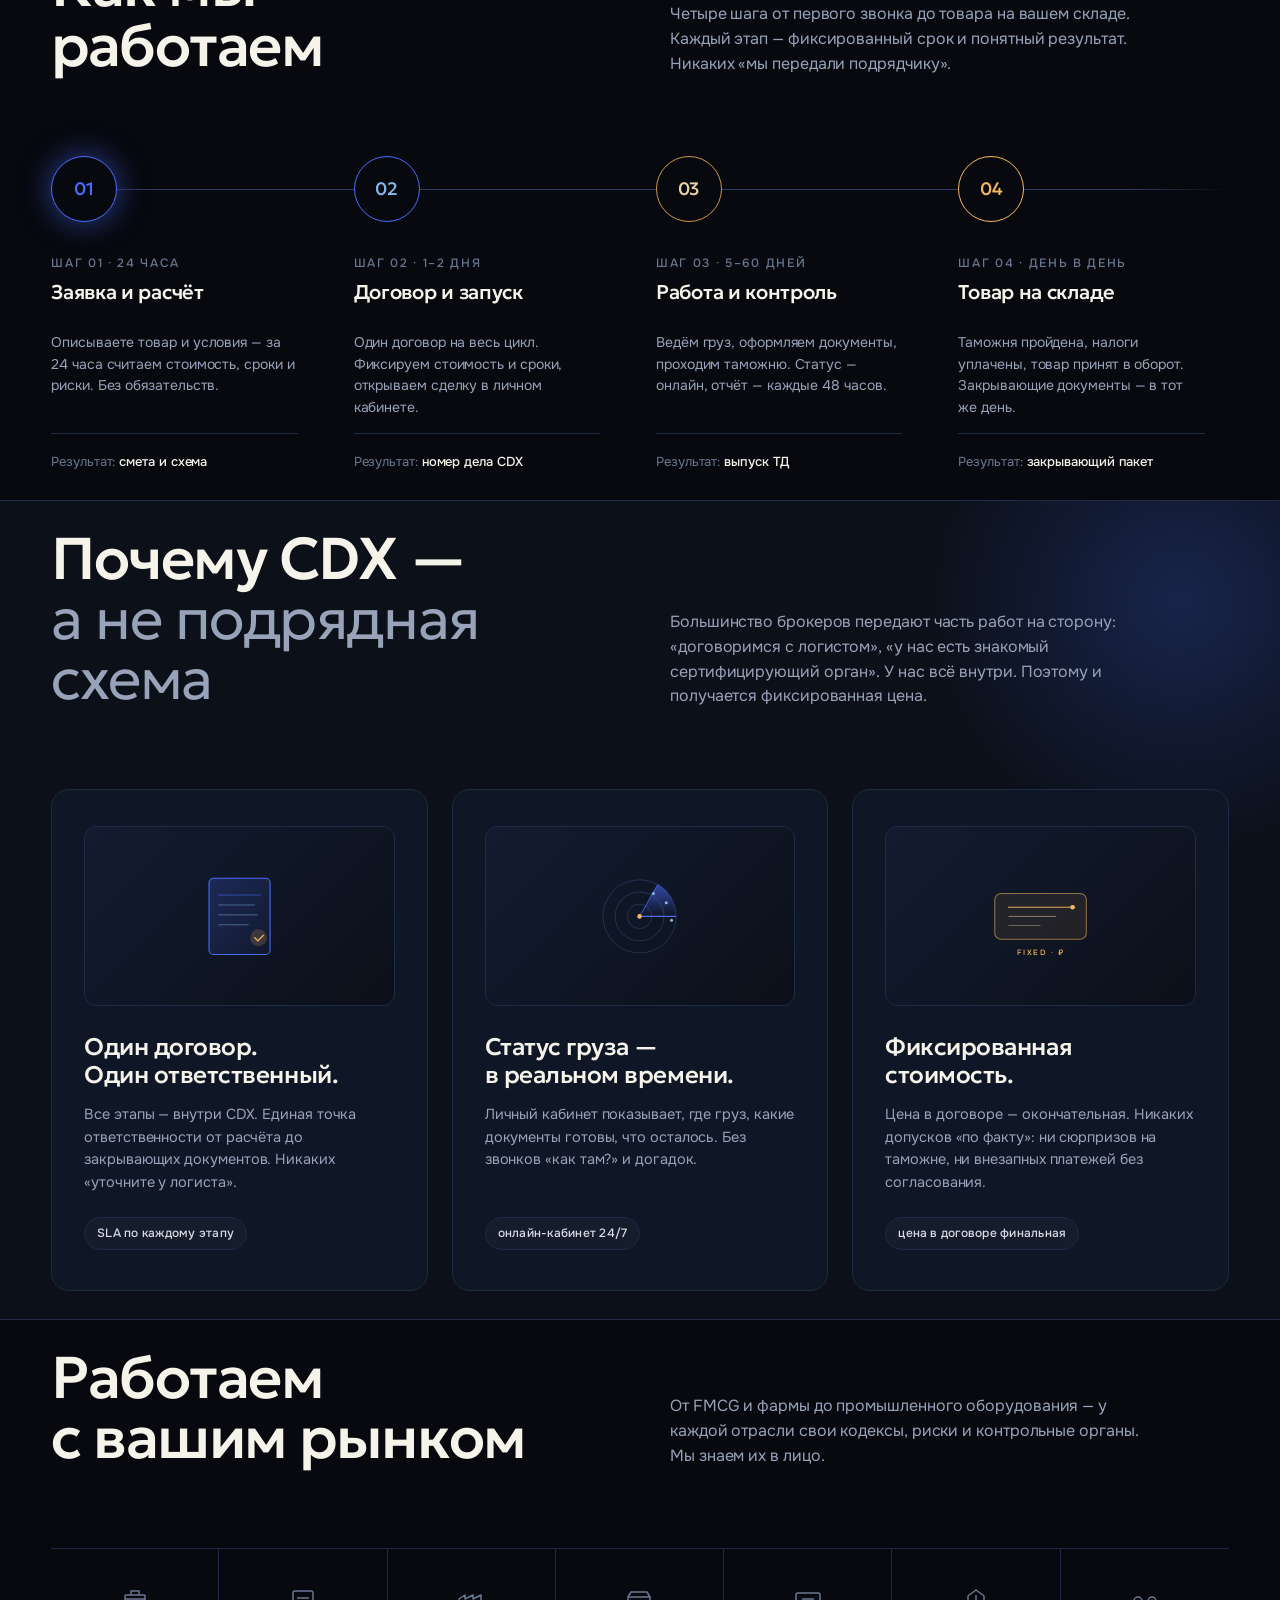
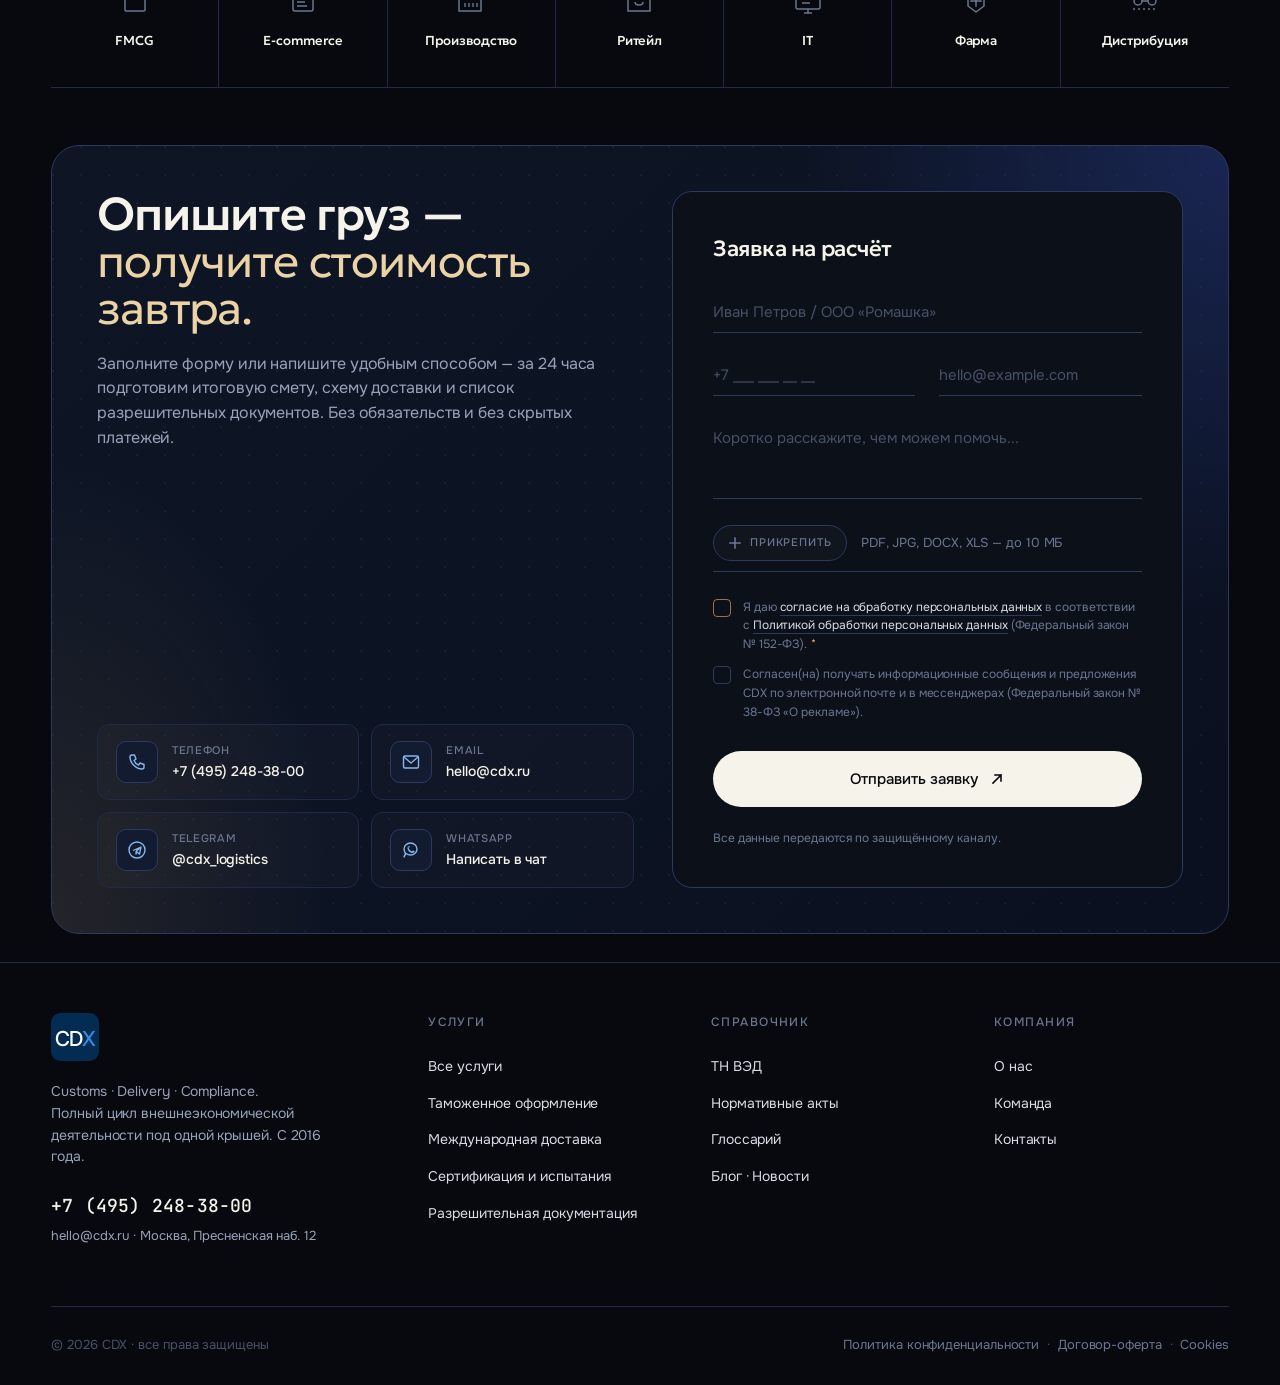
==== commit d8cfed0e: "fix: merge H1 titles, remove duplicate sidebar price/ срок, sync CTA card icons, simplify mono label" ====
--- a/index.html
+++ b/index.html
@@ -681,26 +681,12 @@
 .service-cta-cell:hover::after { opacity: 1; }
 .service-cta-cell:hover { transform: translateY(-2px); }
 
-.service-cta-cell .cell-arrow {
-  width: 56px; height: 56px;
-  border-radius: 14px;
+.service-cta-cell .service-icon {
   background: var(--accent);
-  display: grid; place-items: center;
+  border-color: var(--accent);
   color: #fff;
-  transition: transform .4s var(--ease-out);
-  position: relative; z-index: 2;
-}
-.service-cta-cell:hover .cell-arrow { transform: rotate(-12deg); }
-.service-cta-cell h3 {
-  font-family: var(--display);
-  font-weight: 500;
-  font-size: 22px;
-  line-height: 1.15;
-  letter-spacing: -0.015em;
-  margin: 24px 0 12px;
-  color: var(--fg-100);
-  position: relative; z-index: 2;
-}
+}
+.service-cta-cell:hover .service-icon { transform: rotate(-12deg); }
 .service-cta-cell p {
   font-size: 14.5px;
   line-height: 1.5;
@@ -1774,13 +1760,13 @@
       <a href="#contact" class="service-cta-cell">
         <div>
           <div class="service-top">
-            <div class="cell-arrow">
+            <div class="service-icon">
               <svg width="22" height="22" viewBox="0 0 22 22" fill="none">
                 <path d="M5 17 L17 5 M17 5 H8 M17 5 V14" stroke="currentColor" stroke-width="1.8" stroke-linecap="square"/>
               </svg>
             </div>
+            <h3 class="service-title">Нужна нестандартная услуга?</h3>
           </div>
-          <h3>Нужна нестандартная услуга?</h3>
           <p>Опишите задачу — соберём индивидуальную схему: от перевозки опасных грузов до сертификации новой категории товара.</p>
         </div>
         <span class="cell-link">
@@ -2142,7 +2128,7 @@
         </button>
 
         <p class="form-disclaimer">
-          Перезвоним в течение одного часа в рабочее время. Все данные передаются по защищённому каналу.
+          Все данные передаются по защищённому каналу.
         </p>
       </form>
 
